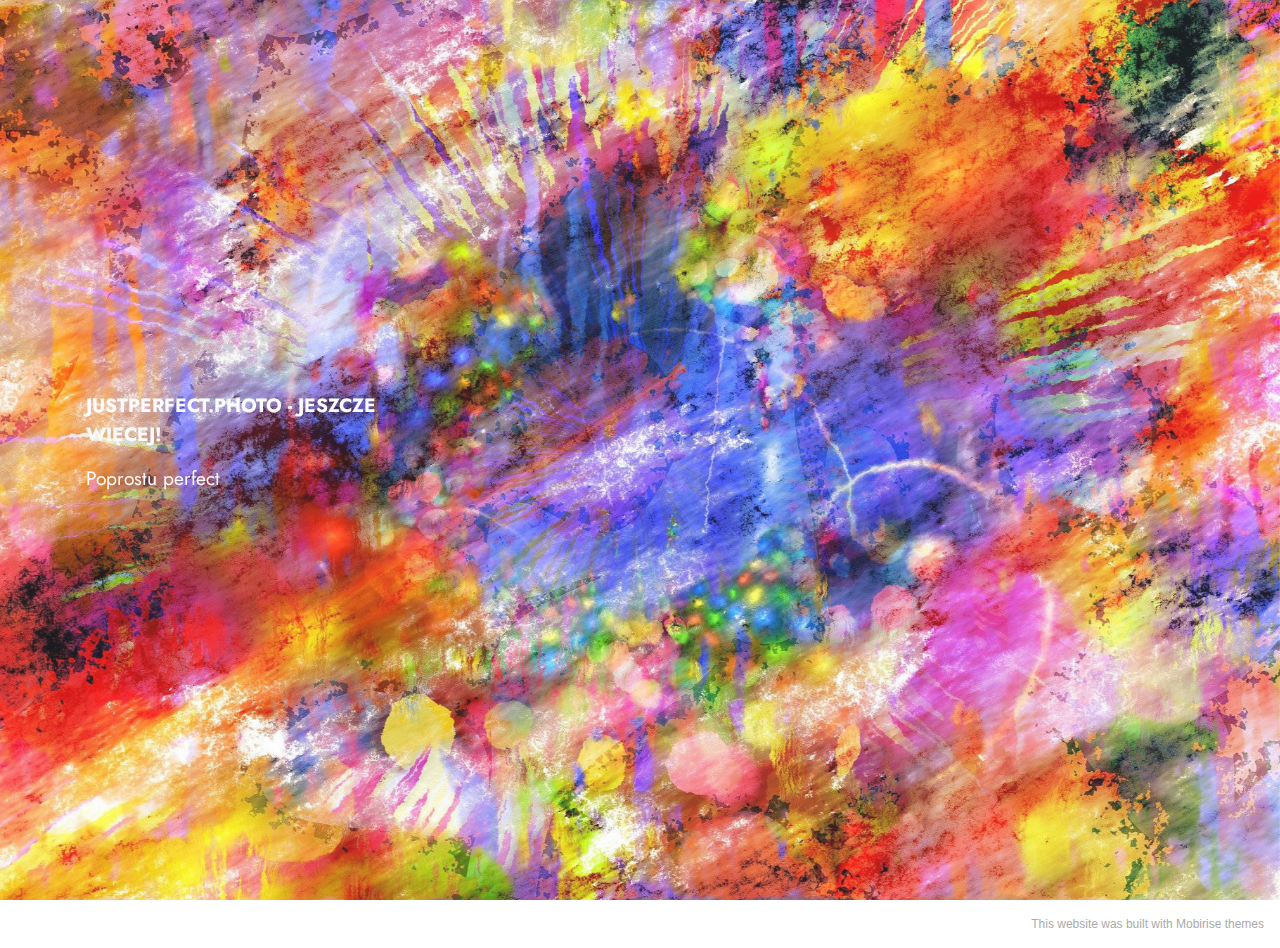
==== index.html @ ff6d5c93 "Add files via upload" ====
<!DOCTYPE html>
<html  >
<head>
  <!-- Site made with Mobirise Website Builder v5.4.1, https://mobirise.com -->
  <meta charset="UTF-8">
  <meta http-equiv="X-UA-Compatible" content="IE=edge">
  <meta name="generator" content="Mobirise v5.4.1, mobirise.com">
  <meta name="viewport" content="width=device-width, initial-scale=1, minimum-scale=1">
  <link rel="shortcut icon" href="assets/images/logo5.png" type="image/x-icon">
  <meta name="description" content="">
  
  
  <title>rekwizytowo</title>
  <link rel="stylesheet" href="assets/bootstrap/css/bootstrap.min.css">
  <link rel="stylesheet" href="assets/bootstrap/css/bootstrap-grid.min.css">
  <link rel="stylesheet" href="assets/bootstrap/css/bootstrap-reboot.min.css">
  <link rel="stylesheet" href="assets/parallax/jarallax.css">
  <link rel="stylesheet" href="assets/theme/css/style.css">
  <link rel="preload" href="https://fonts.googleapis.com/css?family=Jost:100,200,300,400,500,600,700,800,900,100i,200i,300i,400i,500i,600i,700i,800i,900i&display=swap" as="style" onload="this.onload=null;this.rel='stylesheet'">
  <noscript><link rel="stylesheet" href="https://fonts.googleapis.com/css?family=Jost:100,200,300,400,500,600,700,800,900,100i,200i,300i,400i,500i,600i,700i,800i,900i&display=swap"></noscript>
  <link rel="preload" as="style" href="assets/mobirise/css/mbr-additional.css"><link rel="stylesheet" href="assets/mobirise/css/mbr-additional.css" type="text/css">
  
  
  
  
</head>
<body>
  
  <section data-bs-version="5.1" class="header1 cid-sLwysfoMxu mbr-fullscreen mbr-parallax-background" id="header1-y">

    

    <div class="mbr-overlay" style="opacity: 0.1; background-color: rgb(250, 250, 250);"></div>

    <div class="container">
        <div class="row">
            <div class="col-12 col-lg-4">
                <h1 class="mbr-section-title mbr-fonts-style mb-3 display-7"><strong>JUSTPERFECT.PHOTO - JESZCZE WIĘCEJ!</strong></h1>
                
                <p class="mbr-text mbr-fonts-style display-7">Poprostu perfect</p>
                
            </div>
        </div>
    </div>
</section><section style="background-color: #fff; font-family: -apple-system, BlinkMacSystemFont, 'Segoe UI', 'Roboto', 'Helvetica Neue', Arial, sans-serif; color:#aaa; font-size:12px; padding: 0; align-items: center; display: flex;"><a href="https://mobirise.site/a" style="flex: 1 1; height: 3rem; padding-left: 1rem;"></a><p style="flex: 0 0 auto; margin:0; padding-right:1rem;"><a href="https://mobirise.site/r" style="color:#aaa;">This website</a> was built with Mobirise themes</p></section><script src="assets/bootstrap/js/bootstrap.bundle.min.js"></script>  <script src="assets/parallax/jarallax.js"></script>  <script src="assets/smoothscroll/smooth-scroll.js"></script>  <script src="assets/ytplayer/index.js"></script>  <script src="assets/theme/js/script.js"></script>  
  
  
</body>
</html>
---- assets/parallax/jarallax.css ----
.jarallax {
    position: relative;
    z-index: 0;
}
.jarallax > .jarallax-img {
    position: absolute;
    object-fit: cover;
    /* support for plugin https://github.com/bfred-it/object-fit-images */
    font-family: 'object-fit: cover;';
    top: 0;
    left: 0;
    width: 100%;
    height: 100%;
    z-index: -1;
}
---- assets/theme/css/style.css ----
@charset "UTF-8";
section {
  background-color: #ffffff;
}

body {
  font-style: normal;
  line-height: 1.5;
  font-weight: 400;
  color: #232323;
  position: relative;
}

button {
  background-color: transparent;
  border-color: transparent;
}

section,
.container,
.container-fluid {
  position: relative;
  word-wrap: break-word;
}

a.mbr-iconfont:hover {
  text-decoration: none;
}

.article .lead p,
.article .lead ul,
.article .lead ol,
.article .lead pre,
.article .lead blockquote {
  margin-bottom: 0;
}

a {
  font-style: normal;
  font-weight: 400;
  cursor: pointer;
}
a, a:hover {
  text-decoration: none;
}

.mbr-section-title {
  font-style: normal;
  line-height: 1.3;
}

.mbr-section-subtitle {
  line-height: 1.3;
}

.mbr-text {
  font-style: normal;
  line-height: 1.7;
}

h1,
h2,
h3,
h4,
h5,
h6,
.display-1,
.display-2,
.display-4,
.display-5,
.display-7,
span,
p,
a {
  line-height: 1;
  word-break: break-word;
  word-wrap: break-word;
  font-weight: 400;
}

b,
strong {
  font-weight: bold;
}

input:-webkit-autofill, input:-webkit-autofill:hover, input:-webkit-autofill:focus, input:-webkit-autofill:active {
  transition-delay: 9999s;
  -webkit-transition-property: background-color, color;
  transition-property: background-color, color;
}

textarea[type=hidden] {
  display: none;
}

section {
  background-position: 50% 50%;
  background-repeat: no-repeat;
  background-size: cover;
}
section .mbr-background-video,
section .mbr-background-video-preview {
  position: absolute;
  bottom: 0;
  left: 0;
  right: 0;
  top: 0;
}

.hidden {
  visibility: hidden;
}

.mbr-z-index20 {
  z-index: 20;
}

/*! Base colors */
.mbr-white {
  color: #ffffff;
}

.mbr-black {
  color: #111111;
}

.mbr-bg-white {
  background-color: #ffffff;
}

.mbr-bg-black {
  background-color: #000000;
}

/*! Text-aligns */
.align-left {
  text-align: left;
}

.align-center {
  text-align: center;
}

.align-right {
  text-align: right;
}

/*! Font-weight  */
.mbr-light {
  font-weight: 300;
}

.mbr-regular {
  font-weight: 400;
}

.mbr-semibold {
  font-weight: 500;
}

.mbr-bold {
  font-weight: 700;
}

/*! Media  */
.media-content {
  flex-basis: 100%;
}

.media-container-row {
  display: flex;
  flex-direction: row;
  flex-wrap: wrap;
  justify-content: center;
  align-content: center;
  align-items: start;
}
.media-container-row .media-size-item {
  width: 400px;
}

.media-container-column {
  display: flex;
  flex-direction: column;
  flex-wrap: wrap;
  justify-content: center;
  align-content: center;
  align-items: stretch;
}
.media-container-column > * {
  width: 100%;
}

@media (min-width: 992px) {
  .media-container-row {
    flex-wrap: nowrap;
  }
}
figure {
  margin-bottom: 0;
  overflow: hidden;
}

figure[mbr-media-size] {
  transition: width 0.1s;
}

img,
iframe {
  display: block;
  width: 100%;
}

.card {
  background-color: transparent;
  border: none;
}

.card-box {
  width: 100%;
}

.card-img {
  text-align: center;
  flex-shrink: 0;
  -webkit-flex-shrink: 0;
}

.media {
  max-width: 100%;
  margin: 0 auto;
}

.mbr-figure {
  align-self: center;
}

.media-container > div {
  max-width: 100%;
}

.mbr-figure img,
.card-img img {
  width: 100%;
}

@media (max-width: 991px) {
  .media-size-item {
    width: auto !important;
  }

  .media {
    width: auto;
  }

  .mbr-figure {
    width: 100% !important;
  }
}
/*! Buttons */
.mbr-section-btn {
  margin-left: -0.6rem;
  margin-right: -0.6rem;
  font-size: 0;
}

.btn {
  font-weight: 600;
  border-width: 1px;
  font-style: normal;
  margin: 0.6rem 0.6rem;
  white-space: normal;
  transition: all 0.2s ease-in-out;
  display: inline-flex;
  align-items: center;
  justify-content: center;
  word-break: break-word;
}

.btn-sm {
  font-weight: 600;
  letter-spacing: 0px;
  transition: all 0.3s ease-in-out;
}

.btn-md {
  font-weight: 600;
  letter-spacing: 0px;
  transition: all 0.3s ease-in-out;
}

.btn-lg {
  font-weight: 600;
  letter-spacing: 0px;
  transition: all 0.3s ease-in-out;
}

.btn-form {
  margin: 0;
}
.btn-form:hover {
  cursor: pointer;
}

nav .mbr-section-btn {
  margin-left: 0rem;
  margin-right: 0rem;
}

/*! Btn icon margin */
.btn .mbr-iconfont,
.btn.btn-sm .mbr-iconfont {
  order: 1;
  cursor: pointer;
  margin-left: 0.5rem;
  vertical-align: sub;
}

.btn.btn-md .mbr-iconfont,
.btn.btn-md .mbr-iconfont {
  margin-left: 0.8rem;
}

.mbr-regular {
  font-weight: 400;
}

.mbr-semibold {
  font-weight: 500;
}

.mbr-bold {
  font-weight: 700;
}

[type=submit] {
  -webkit-appearance: none;
}

/*! Full-screen */
.mbr-fullscreen .mbr-overlay {
  min-height: 100vh;
}

.mbr-fullscreen {
  display: flex;
  display: -moz-flex;
  display: -ms-flex;
  display: -o-flex;
  align-items: center;
  min-height: 100vh;
  padding-top: 3rem;
  padding-bottom: 3rem;
}

/*! Map */
.map {
  height: 25rem;
  position: relative;
}
.map iframe {
  width: 100%;
  height: 100%;
}

/*! Scroll to top arrow */
.mbr-arrow-up {
  bottom: 25px;
  right: 90px;
  position: fixed;
  text-align: right;
  z-index: 5000;
  color: #ffffff;
  font-size: 22px;
}

.mbr-arrow-up a {
  background: rgba(0, 0, 0, 0.2);
  border-radius: 50%;
  color: #fff;
  display: inline-block;
  height: 60px;
  width: 60px;
  border: 2px solid #fff;
  outline-style: none !important;
  position: relative;
  text-decoration: none;
  transition: all 0.3s ease-in-out;
  cursor: pointer;
  text-align: center;
}
.mbr-arrow-up a:hover {
  background-color: rgba(0, 0, 0, 0.4);
}
.mbr-arrow-up a i {
  line-height: 60px;
}

.mbr-arrow-up-icon {
  display: block;
  color: #fff;
}

.mbr-arrow-up-icon::before {
  content: "›";
  display: inline-block;
  font-family: serif;
  font-size: 22px;
  line-height: 1;
  font-style: normal;
  position: relative;
  top: 6px;
  left: -4px;
  transform: rotate(-90deg);
}

/*! Arrow Down */
.mbr-arrow {
  position: absolute;
  bottom: 45px;
  left: 50%;
  width: 60px;
  height: 60px;
  cursor: pointer;
  background-color: rgba(80, 80, 80, 0.5);
  border-radius: 50%;
  transform: translateX(-50%);
}
@media (max-width: 767px) {
  .mbr-arrow {
    display: none;
  }
}
.mbr-arrow > a {
  display: inline-block;
  text-decoration: none;
  outline-style: none;
  -webkit-animation: arrowdown 1.7s ease-in-out infinite;
          animation: arrowdown 1.7s ease-in-out infinite;
  color: #ffffff;
}
.mbr-arrow > a > i {
  position: absolute;
  top: -2px;
  left: 15px;
  font-size: 2rem;
}

#scrollToTop a i::before {
  content: "";
  position: absolute;
  display: block;
  border-bottom: 2.5px solid #fff;
  border-left: 2.5px solid #fff;
  width: 27.8%;
  height: 27.8%;
  left: 50%;
  top: 51%;
  transform: translateY(-30%) translateX(-50%) rotate(135deg);
}

@keyframes arrowdown {
  0% {
    transform: translateY(0px);
  }
  50% {
    transform: translateY(-5px);
  }
  100% {
    transform: translateY(0px);
  }
}
@-webkit-keyframes arrowdown {
  0% {
    transform: translateY(0px);
  }
  50% {
    transform: translateY(-5px);
  }
  100% {
    transform: translateY(0px);
  }
}
@media (max-width: 500px) {
  .mbr-arrow-up {
    left: 0;
    right: 0;
    text-align: center;
  }
}
/*Gradients animation*/
@keyframes gradient-animation {
  from {
    background-position: 0% 100%;
    -webkit-animation-timing-function: ease-in-out;
            animation-timing-function: ease-in-out;
  }
  to {
    background-position: 100% 0%;
    -webkit-animation-timing-function: ease-in-out;
            animation-timing-function: ease-in-out;
  }
}
@-webkit-keyframes gradient-animation {
  from {
    background-position: 0% 100%;
    -webkit-animation-timing-function: ease-in-out;
            animation-timing-function: ease-in-out;
  }
  to {
    background-position: 100% 0%;
    -webkit-animation-timing-function: ease-in-out;
            animation-timing-function: ease-in-out;
  }
}
.bg-gradient {
  background-size: 200% 200%;
  animation: gradient-animation 5s infinite alternate;
  -webkit-animation: gradient-animation 5s infinite alternate;
}

.menu .navbar-brand {
  display: -webkit-flex;
}
.menu .navbar-brand span {
  display: flex;
  display: -webkit-flex;
}
.menu .navbar-brand .navbar-caption-wrap {
  display: -webkit-flex;
}
.menu .navbar-brand .navbar-logo img {
  display: -webkit-flex;
  width: auto;
}
@media (min-width: 768px) and (max-width: 991px) {
  .menu .navbar-toggleable-sm .navbar-nav {
    display: -ms-flexbox;
  }
}
@media (max-width: 991px) {
  .menu .navbar-collapse {
    max-height: 93.5vh;
  }
  .menu .navbar-collapse.show {
    overflow: auto;
  }
}
@media (min-width: 992px) {
  .menu .navbar-nav.nav-dropdown {
    display: -webkit-flex;
  }
  .menu .navbar-toggleable-sm .navbar-collapse {
    display: -webkit-flex !important;
  }
  .menu .collapsed .navbar-collapse {
    max-height: 93.5vh;
  }
  .menu .collapsed .navbar-collapse.show {
    overflow: auto;
  }
}
@media (max-width: 767px) {
  .menu .navbar-collapse {
    max-height: 80vh;
  }
}

.nav-link .mbr-iconfont {
  margin-right: 0.5rem;
}

.navbar {
  display: -webkit-flex;
  -webkit-flex-wrap: wrap;
  -webkit-align-items: center;
  -webkit-justify-content: space-between;
}

.navbar-collapse {
  -webkit-flex-basis: 100%;
  -webkit-flex-grow: 1;
  -webkit-align-items: center;
}

.nav-dropdown .link {
  padding: 0.667em 1.667em !important;
  margin: 0 !important;
}

.nav {
  display: -webkit-flex;
  -webkit-flex-wrap: wrap;
}

.row {
  display: -webkit-flex;
  -webkit-flex-wrap: wrap;
}

.justify-content-center {
  -webkit-justify-content: center;
}

.form-inline {
  display: -webkit-flex;
}

.card-wrapper {
  -webkit-flex: 1;
}

.carousel-control {
  z-index: 10;
  display: -webkit-flex;
}

.carousel-controls {
  display: -webkit-flex;
}

.media {
  display: -webkit-flex;
}

.form-group:focus {
  outline: none;
}

.jq-selectbox__select {
  padding: 7px 0;
  position: relative;
}

.jq-selectbox__dropdown {
  overflow: hidden;
  border-radius: 10px;
  position: absolute;
  top: 100%;
  left: 0 !important;
  width: 100% !important;
}

.jq-selectbox__trigger-arrow {
  right: 0;
  transform: translateY(-50%);
}

.jq-selectbox li {
  padding: 1.07em 0.5em;
}

input[type=range] {
  padding-left: 0 !important;
  padding-right: 0 !important;
}

.modal-dialog,
.modal-content {
  height: 100%;
}

.modal-dialog .carousel-inner {
  height: calc(100vh - 1.75rem);
}
@media (max-width: 575px) {
  .modal-dialog .carousel-inner {
    height: calc(100vh - 1rem);
  }
}

.carousel-item {
  text-align: center;
}

.carousel-item img {
  margin: auto;
}

.navbar-toggler {
  align-self: flex-start;
  padding: 0.25rem 0.75rem;
  font-size: 1.25rem;
  line-height: 1;
  background: transparent;
  border: 1px solid transparent;
  border-radius: 0.25rem;
}

.navbar-toggler:focus,
.navbar-toggler:hover {
  text-decoration: none;
  box-shadow: none;
}

.navbar-toggler-icon {
  display: inline-block;
  width: 1.5em;
  height: 1.5em;
  vertical-align: middle;
  content: "";
  background: no-repeat center center;
  background-size: 100% 100%;
}

.navbar-toggler-left {
  position: absolute;
  left: 1rem;
}

.navbar-toggler-right {
  position: absolute;
  right: 1rem;
}

.card-img {
  width: auto;
}

.menu .navbar.collapsed:not(.beta-menu) {
  flex-direction: column;
}

.carousel-item.active,
.carousel-item-next,
.carousel-item-prev {
  display: flex;
}

.note-air-layout .dropup .dropdown-menu,
.note-air-layout .navbar-fixed-bottom .dropdown .dropdown-menu {
  bottom: initial !important;
}

html,
body {
  height: auto;
  min-height: 100vh;
}

.dropup .dropdown-toggle::after {
  display: none;
}

.form-asterisk {
  font-family: initial;
  position: absolute;
  top: -2px;
  font-weight: normal;
}

.form-control-label {
  position: relative;
  cursor: pointer;
  margin-bottom: 0.357em;
  padding: 0;
}

.alert {
  color: #ffffff;
  border-radius: 0;
  border: 0;
  font-size: 1.1rem;
  line-height: 1.5;
  margin-bottom: 1.875rem;
  padding: 1.25rem;
  position: relative;
  text-align: center;
}
.alert.alert-form::after {
  background-color: inherit;
  bottom: -7px;
  content: "";
  display: block;
  height: 14px;
  left: 50%;
  margin-left: -7px;
  position: absolute;
  transform: rotate(45deg);
  width: 14px;
}

.form-control {
  background-color: #ffffff;
  background-clip: border-box;
  color: #232323;
  line-height: 1rem !important;
  height: auto;
  padding: 0.6rem 1.2rem;
  transition: border-color 0.25s ease 0s;
  border: 1px solid transparent !important;
  border-radius: 4px;
  box-shadow: rgba(0, 0, 0, 0.07) 0px 1px 1px 0px, rgba(0, 0, 0, 0.07) 0px 1px 3px 0px, rgba(0, 0, 0, 0.03) 0px 0px 0px 1px;
}
.form-active .form-control:invalid {
  border-color: red;
}

form .row {
  margin-left: -0.6rem;
  margin-right: -0.6rem;
}
form .row [class*=col] {
  padding-left: 0.6rem;
  padding-right: 0.6rem;
}

form .mbr-section-btn {
  margin: 0;
  padding-left: 0.6rem;
  padding-right: 0.6rem;
}

form .btn {
  display: flex;
  padding: 0.6rem 1.2rem;
  margin: 0;
}

form .form-check-input {
  margin-top: 0.5;
}

textarea.form-control {
  line-height: 1.5rem !important;
}

.form-group {
  margin-bottom: 1.2rem;
}

.form-control,
form .btn {
  min-height: 48px;
}

.gdpr-block label span.textGDPR input[name=gdpr] {
  top: 7px;
}

.form-control:focus {
  box-shadow: none;
}

:focus {
  outline: none;
}

.mbr-overlay {
  background-color: #000;
  bottom: 0;
  left: 0;
  opacity: 0.5;
  position: absolute;
  right: 0;
  top: 0;
  z-index: 0;
  pointer-events: none;
}

blockquote {
  font-style: italic;
  padding: 3rem;
  font-size: 1.09rem;
  position: relative;
  border-left: 3px solid;
}

ul,
ol,
pre,
blockquote {
  margin-bottom: 2.3125rem;
}

.mt-4 {
  margin-top: 2rem !important;
}

.mb-4 {
  margin-bottom: 2rem !important;
}

@media (min-width: 992px) {
  .container {
    padding-left: 16px;
    padding-right: 16px;
  }

  .row {
    margin-left: -16px;
    margin-right: -16px;
  }
  .row > [class*=col] {
    padding-left: 16px;
    padding-right: 16px;
  }
}
@media (min-width: 768px) {
  .container-fluid {
    padding-left: 32px;
    padding-right: 32px;
  }
}
@media (min-width: 768px) and (max-width: 991px) {
  .mbr-container {
    padding-left: 32px;
    padding-right: 32px;
  }
}
@media (max-width: 767px) {
  .mbr-container {
    padding-left: 16px;
    padding-right: 16px;
  }
}
.card-wrapper,
.item-wrapper {
  overflow: hidden;
}

.app-video-wrapper > img {
  opacity: 1;
}

.item {
  position: relative;
}

.dropdown-menu .dropdown-menu {
  left: 100%;
}

.dropdown-item + .dropdown-menu {
  display: none;
}

.dropdown-item:hover + .dropdown-menu,
.dropdown-menu:hover {
  display: block;
}.engine {
	position: absolute;
	text-indent: -2400px;
	text-align: center;
	padding: 0;
	top: 0;
	left: -2400px;
}
---- assets/mobirise/css/mbr-additional.css ----
body {
  font-family: Jost;
}
.display-1 {
  font-family: 'Jost', sans-serif;
  font-size: 4.6rem;
  line-height: 1.1;
}
.display-1 > .mbr-iconfont {
  font-size: 5.75rem;
}
.display-2 {
  font-family: 'Jost', sans-serif;
  font-size: 3rem;
  line-height: 1.1;
}
.display-2 > .mbr-iconfont {
  font-size: 3.75rem;
}
.display-4 {
  font-family: 'Jost', sans-serif;
  font-size: 1.1rem;
  line-height: 1.5;
}
.display-4 > .mbr-iconfont {
  font-size: 1.375rem;
}
.display-5 {
  font-family: 'Jost', sans-serif;
  font-size: 2.2rem;
  line-height: 1.5;
}
.display-5 > .mbr-iconfont {
  font-size: 2.75rem;
}
.display-7 {
  font-family: 'Jost', sans-serif;
  font-size: 1.2rem;
  line-height: 1.5;
}
.display-7 > .mbr-iconfont {
  font-size: 1.5rem;
}
/* ---- Fluid typography for mobile devices ---- */
/* 1.4 - font scale ratio ( bootstrap == 1.42857 ) */
/* 100vw - current viewport width */
/* (48 - 20)  48 == 48rem == 768px, 20 == 20rem == 320px(minimal supported viewport) */
/* 0.65 - min scale variable, may vary */
@media (max-width: 992px) {
  .display-1 {
    font-size: 3.68rem;
  }
}
@media (max-width: 768px) {
  .display-1 {
    font-size: 3.22rem;
    font-size: calc( 2.26rem + (4.6 - 2.26) * ((100vw - 20rem) / (48 - 20)));
    line-height: calc( 1.1 * (2.26rem + (4.6 - 2.26) * ((100vw - 20rem) / (48 - 20))));
  }
  .display-2 {
    font-size: 2.4rem;
    font-size: calc( 1.7rem + (3 - 1.7) * ((100vw - 20rem) / (48 - 20)));
    line-height: calc( 1.3 * (1.7rem + (3 - 1.7) * ((100vw - 20rem) / (48 - 20))));
  }
  .display-4 {
    font-size: 0.88rem;
    font-size: calc( 1.0350000000000001rem + (1.1 - 1.0350000000000001) * ((100vw - 20rem) / (48 - 20)));
    line-height: calc( 1.4 * (1.0350000000000001rem + (1.1 - 1.0350000000000001) * ((100vw - 20rem) / (48 - 20))));
  }
  .display-5 {
    font-size: 1.76rem;
    font-size: calc( 1.42rem + (2.2 - 1.42) * ((100vw - 20rem) / (48 - 20)));
    line-height: calc( 1.4 * (1.42rem + (2.2 - 1.42) * ((100vw - 20rem) / (48 - 20))));
  }
  .display-7 {
    font-size: 0.96rem;
    font-size: calc( 1.07rem + (1.2 - 1.07) * ((100vw - 20rem) / (48 - 20)));
    line-height: calc( 1.4 * (1.07rem + (1.2 - 1.07) * ((100vw - 20rem) / (48 - 20))));
  }
}
/* Buttons */
.btn {
  padding: 0.6rem 1.2rem;
  border-radius: 4px;
}
.btn-sm {
  padding: 0.6rem 1.2rem;
  border-radius: 4px;
}
.btn-md {
  padding: 0.6rem 1.2rem;
  border-radius: 4px;
}
.btn-lg {
  padding: 1rem 2.6rem;
  border-radius: 4px;
}
.bg-primary {
  background-color: #6592e6 !important;
}
.bg-success {
  background-color: #40b0bf !important;
}
.bg-info {
  background-color: #47b5ed !important;
}
.bg-warning {
  background-color: #ffe161 !important;
}
.bg-danger {
  background-color: #ff9966 !important;
}
.btn-primary,
.btn-primary:active {
  background-color: #6592e6 !important;
  border-color: #6592e6 !important;
  color: #ffffff !important;
  box-shadow: 0 2px 2px 0 rgba(0, 0, 0, 0.2);
}
.btn-primary:hover,
.btn-primary:focus,
.btn-primary.focus,
.btn-primary.active {
  color: #ffffff !important;
  background-color: #2260d2 !important;
  border-color: #2260d2 !important;
  box-shadow: 0 2px 5px 0 rgba(0, 0, 0, 0.2);
}
.btn-primary.disabled,
.btn-primary:disabled {
  color: #ffffff !important;
  background-color: #2260d2 !important;
  border-color: #2260d2 !important;
}
.btn-secondary,
.btn-secondary:active {
  background-color: #ff6666 !important;
  border-color: #ff6666 !important;
  color: #ffffff !important;
  box-shadow: 0 2px 2px 0 rgba(0, 0, 0, 0.2);
}
.btn-secondary:hover,
.btn-secondary:focus,
.btn-secondary.focus,
.btn-secondary.active {
  color: #ffffff !important;
  background-color: #ff0f0f !important;
  border-color: #ff0f0f !important;
  box-shadow: 0 2px 5px 0 rgba(0, 0, 0, 0.2);
}
.btn-secondary.disabled,
.btn-secondary:disabled {
  color: #ffffff !important;
  background-color: #ff0f0f !important;
  border-color: #ff0f0f !important;
}
.btn-info,
.btn-info:active {
  background-color: #47b5ed !important;
  border-color: #47b5ed !important;
  color: #ffffff !important;
  box-shadow: 0 2px 2px 0 rgba(0, 0, 0, 0.2);
}
.btn-info:hover,
.btn-info:focus,
.btn-info.focus,
.btn-info.active {
  color: #ffffff !important;
  background-color: #148cca !important;
  border-color: #148cca !important;
  box-shadow: 0 2px 5px 0 rgba(0, 0, 0, 0.2);
}
.btn-info.disabled,
.btn-info:disabled {
  color: #ffffff !important;
  background-color: #148cca !important;
  border-color: #148cca !important;
}
.btn-success,
.btn-success:active {
  background-color: #40b0bf !important;
  border-color: #40b0bf !important;
  color: #ffffff !important;
  box-shadow: 0 2px 2px 0 rgba(0, 0, 0, 0.2);
}
.btn-success:hover,
.btn-success:focus,
.btn-success.focus,
.btn-success.active {
  color: #ffffff !important;
  background-color: #2a747e !important;
  border-color: #2a747e !important;
  box-shadow: 0 2px 5px 0 rgba(0, 0, 0, 0.2);
}
.btn-success.disabled,
.btn-success:disabled {
  color: #ffffff !important;
  background-color: #2a747e !important;
  border-color: #2a747e !important;
}
.btn-warning,
.btn-warning:active {
  background-color: #ffe161 !important;
  border-color: #ffe161 !important;
  color: #614f00 !important;
  box-shadow: 0 2px 2px 0 rgba(0, 0, 0, 0.2);
}
.btn-warning:hover,
.btn-warning:focus,
.btn-warning.focus,
.btn-warning.active {
  color: #0a0800 !important;
  background-color: #ffd10a !important;
  border-color: #ffd10a !important;
  box-shadow: 0 2px 5px 0 rgba(0, 0, 0, 0.2);
}
.btn-warning.disabled,
.btn-warning:disabled {
  color: #614f00 !important;
  background-color: #ffd10a !important;
  border-color: #ffd10a !important;
}
.btn-danger,
.btn-danger:active {
  background-color: #ff9966 !important;
  border-color: #ff9966 !important;
  color: #ffffff !important;
  box-shadow: 0 2px 2px 0 rgba(0, 0, 0, 0.2);
}
.btn-danger:hover,
.btn-danger:focus,
.btn-danger.focus,
.btn-danger.active {
  color: #ffffff !important;
  background-color: #ff5f0f !important;
  border-color: #ff5f0f !important;
  box-shadow: 0 2px 5px 0 rgba(0, 0, 0, 0.2);
}
.btn-danger.disabled,
.btn-danger:disabled {
  color: #ffffff !important;
  background-color: #ff5f0f !important;
  border-color: #ff5f0f !important;
}
.btn-white,
.btn-white:active {
  background-color: #fafafa !important;
  border-color: #fafafa !important;
  color: #7a7a7a !important;
  box-shadow: 0 2px 2px 0 rgba(0, 0, 0, 0.2);
}
.btn-white:hover,
.btn-white:focus,
.btn-white.focus,
.btn-white.active {
  color: #4f4f4f !important;
  background-color: #cfcfcf !important;
  border-color: #cfcfcf !important;
  box-shadow: 0 2px 5px 0 rgba(0, 0, 0, 0.2);
}
.btn-white.disabled,
.btn-white:disabled {
  color: #7a7a7a !important;
  background-color: #cfcfcf !important;
  border-color: #cfcfcf !important;
}
.btn-black,
.btn-black:active {
  background-color: #232323 !important;
  border-color: #232323 !important;
  color: #ffffff !important;
  box-shadow: 0 2px 2px 0 rgba(0, 0, 0, 0.2);
}
.btn-black:hover,
.btn-black:focus,
.btn-black.focus,
.btn-black.active {
  color: #ffffff !important;
  background-color: #000000 !important;
  border-color: #000000 !important;
  box-shadow: 0 2px 5px 0 rgba(0, 0, 0, 0.2);
}
.btn-black.disabled,
.btn-black:disabled {
  color: #ffffff !important;
  background-color: #000000 !important;
  border-color: #000000 !important;
}
.btn-primary-outline,
.btn-primary-outline:active {
  background-color: transparent !important;
  border-color: transparent;
  color: #6592e6;
}
.btn-primary-outline:hover,
.btn-primary-outline:focus,
.btn-primary-outline.focus,
.btn-primary-outline.active {
  color: #2260d2 !important;
  background-color: transparent!important;
  border-color: transparent!important;
  box-shadow: none!important;
}
.btn-primary-outline.disabled,
.btn-primary-outline:disabled {
  color: #ffffff !important;
  background-color: #6592e6 !important;
  border-color: #6592e6 !important;
}
.btn-secondary-outline,
.btn-secondary-outline:active {
  background-color: transparent !important;
  border-color: transparent;
  color: #ff6666;
}
.btn-secondary-outline:hover,
.btn-secondary-outline:focus,
.btn-secondary-outline.focus,
.btn-secondary-outline.active {
  color: #ff0f0f !important;
  background-color: transparent!important;
  border-color: transparent!important;
  box-shadow: none!important;
}
.btn-secondary-outline.disabled,
.btn-secondary-outline:disabled {
  color: #ffffff !important;
  background-color: #ff6666 !important;
  border-color: #ff6666 !important;
}
.btn-info-outline,
.btn-info-outline:active {
  background-color: transparent !important;
  border-color: transparent;
  color: #47b5ed;
}
.btn-info-outline:hover,
.btn-info-outline:focus,
.btn-info-outline.focus,
.btn-info-outline.active {
  color: #148cca !important;
  background-color: transparent!important;
  border-color: transparent!important;
  box-shadow: none!important;
}
.btn-info-outline.disabled,
.btn-info-outline:disabled {
  color: #ffffff !important;
  background-color: #47b5ed !important;
  border-color: #47b5ed !important;
}
.btn-success-outline,
.btn-success-outline:active {
  background-color: transparent !important;
  border-color: transparent;
  color: #40b0bf;
}
.btn-success-outline:hover,
.btn-success-outline:focus,
.btn-success-outline.focus,
.btn-success-outline.active {
  color: #2a747e !important;
  background-color: transparent!important;
  border-color: transparent!important;
  box-shadow: none!important;
}
.btn-success-outline.disabled,
.btn-success-outline:disabled {
  color: #ffffff !important;
  background-color: #40b0bf !important;
  border-color: #40b0bf !important;
}
.btn-warning-outline,
.btn-warning-outline:active {
  background-color: transparent !important;
  border-color: transparent;
  color: #ffe161;
}
.btn-warning-outline:hover,
.btn-warning-outline:focus,
.btn-warning-outline.focus,
.btn-warning-outline.active {
  color: #ffd10a !important;
  background-color: transparent!important;
  border-color: transparent!important;
  box-shadow: none!important;
}
.btn-warning-outline.disabled,
.btn-warning-outline:disabled {
  color: #614f00 !important;
  background-color: #ffe161 !important;
  border-color: #ffe161 !important;
}
.btn-danger-outline,
.btn-danger-outline:active {
  background-color: transparent !important;
  border-color: transparent;
  color: #ff9966;
}
.btn-danger-outline:hover,
.btn-danger-outline:focus,
.btn-danger-outline.focus,
.btn-danger-outline.active {
  color: #ff5f0f !important;
  background-color: transparent!important;
  border-color: transparent!important;
  box-shadow: none!important;
}
.btn-danger-outline.disabled,
.btn-danger-outline:disabled {
  color: #ffffff !important;
  background-color: #ff9966 !important;
  border-color: #ff9966 !important;
}
.btn-black-outline,
.btn-black-outline:active {
  background-color: transparent !important;
  border-color: transparent;
  color: #232323;
}
.btn-black-outline:hover,
.btn-black-outline:focus,
.btn-black-outline.focus,
.btn-black-outline.active {
  color: #000000 !important;
  background-color: transparent!important;
  border-color: transparent!important;
  box-shadow: none!important;
}
.btn-black-outline.disabled,
.btn-black-outline:disabled {
  color: #ffffff !important;
  background-color: #232323 !important;
  border-color: #232323 !important;
}
.btn-white-outline,
.btn-white-outline:active {
  background-color: transparent !important;
  border-color: transparent;
  color: #fafafa;
}
.btn-white-outline:hover,
.btn-white-outline:focus,
.btn-white-outline.focus,
.btn-white-outline.active {
  color: #cfcfcf !important;
  background-color: transparent!important;
  border-color: transparent!important;
  box-shadow: none!important;
}
.btn-white-outline.disabled,
.btn-white-outline:disabled {
  color: #7a7a7a !important;
  background-color: #fafafa !important;
  border-color: #fafafa !important;
}
.text-primary {
  color: #6592e6 !important;
}
.text-secondary {
  color: #ff6666 !important;
}
.text-success {
  color: #40b0bf !important;
}
.text-info {
  color: #47b5ed !important;
}
.text-warning {
  color: #ffe161 !important;
}
.text-danger {
  color: #ff9966 !important;
}
.text-white {
  color: #fafafa !important;
}
.text-black {
  color: #232323 !important;
}
a.text-primary:hover,
a.text-primary:focus,
a.text-primary.active {
  color: #205ac5 !important;
}
a.text-secondary:hover,
a.text-secondary:focus,
a.text-secondary.active {
  color: #ff0000 !important;
}
a.text-success:hover,
a.text-success:focus,
a.text-success.active {
  color: #266a73 !important;
}
a.text-info:hover,
a.text-info:focus,
a.text-info.active {
  color: #1283bc !important;
}
a.text-warning:hover,
a.text-warning:focus,
a.text-warning.active {
  color: #facb00 !important;
}
a.text-danger:hover,
a.text-danger:focus,
a.text-danger.active {
  color: #ff5500 !important;
}
a.text-white:hover,
a.text-white:focus,
a.text-white.active {
  color: #c7c7c7 !important;
}
a.text-black:hover,
a.text-black:focus,
a.text-black.active {
  color: #000000 !important;
}
a[class*="text-"]:not(.nav-link):not(.dropdown-item):not([role]):not(.navbar-caption) {
  position: relative;
  background-image: transparent;
  background-size: 10000px 2px;
  background-repeat: no-repeat;
  background-position: 0px 1.2em;
  background-position: -10000px 1.2em;
}
a[class*="text-"]:not(.nav-link):not(.dropdown-item):not([role]):not(.navbar-caption):hover {
  transition: background-position 2s ease-in-out;
  background-image: linear-gradient(currentColor 50%, currentColor 50%);
  background-position: 0px 1.2em;
}
.nav-tabs .nav-link.active {
  color: #6592e6;
}
.nav-tabs .nav-link:not(.active) {
  color: #232323;
}
.alert-success {
  background-color: #70c770;
}
.alert-info {
  background-color: #47b5ed;
}
.alert-warning {
  background-color: #ffe161;
}
.alert-danger {
  background-color: #ff9966;
}
.mbr-gallery-filter li.active .btn {
  background-color: #6592e6;
  border-color: #6592e6;
  color: #ffffff;
}
.mbr-gallery-filter li.active .btn:focus {
  box-shadow: none;
}
a,
a:hover {
  color: #6592e6;
}
.mbr-plan-header.bg-primary .mbr-plan-subtitle,
.mbr-plan-header.bg-primary .mbr-plan-price-desc {
  color: #ffffff;
}
.mbr-plan-header.bg-success .mbr-plan-subtitle,
.mbr-plan-header.bg-success .mbr-plan-price-desc {
  color: #a0d8df;
}
.mbr-plan-header.bg-info .mbr-plan-subtitle,
.mbr-plan-header.bg-info .mbr-plan-price-desc {
  color: #ffffff;
}
.mbr-plan-header.bg-warning .mbr-plan-subtitle,
.mbr-plan-header.bg-warning .mbr-plan-price-desc {
  color: #ffffff;
}
.mbr-plan-header.bg-danger .mbr-plan-subtitle,
.mbr-plan-header.bg-danger .mbr-plan-price-desc {
  color: #ffffff;
}
/* Scroll to top button*/
.scrollToTop_wraper {
  display: none;
}
.form-control {
  font-family: 'Jost', sans-serif;
  font-size: 1.1rem;
  line-height: 1.5;
  font-weight: 400;
}
.form-control > .mbr-iconfont {
  font-size: 1.375rem;
}
.form-control:hover,
.form-control:focus {
  box-shadow: rgba(0, 0, 0, 0.07) 0px 1px 1px 0px, rgba(0, 0, 0, 0.07) 0px 1px 3px 0px, rgba(0, 0, 0, 0.03) 0px 0px 0px 1px;
  border-color: #6592e6 !important;
}
.form-control:-webkit-input-placeholder {
  font-family: 'Jost', sans-serif;
  font-size: 1.1rem;
  line-height: 1.5;
  font-weight: 400;
}
.form-control:-webkit-input-placeholder > .mbr-iconfont {
  font-size: 1.375rem;
}
blockquote {
  border-color: #6592e6;
}
/* Forms */
.jq-selectbox li:hover,
.jq-selectbox li.selected {
  background-color: #6592e6;
  color: #ffffff;
}
.jq-number__spin {
  transition: 0.25s ease;
}
.jq-number__spin:hover {
  border-color: #6592e6;
}
.jq-selectbox .jq-selectbox__trigger-arrow,
.jq-number__spin.minus:after,
.jq-number__spin.plus:after {
  transition: 0.4s;
  border-top-color: #353535;
  border-bottom-color: #353535;
}
.jq-selectbox:hover .jq-selectbox__trigger-arrow,
.jq-number__spin.minus:hover:after,
.jq-number__spin.plus:hover:after {
  border-top-color: #6592e6;
  border-bottom-color: #6592e6;
}
.xdsoft_datetimepicker .xdsoft_calendar td.xdsoft_default,
.xdsoft_datetimepicker .xdsoft_calendar td.xdsoft_current,
.xdsoft_datetimepicker .xdsoft_timepicker .xdsoft_time_box > div > div.xdsoft_current {
  color: #ffffff !important;
  background-color: #6592e6 !important;
  box-shadow: none !important;
}
.xdsoft_datetimepicker .xdsoft_calendar td:hover,
.xdsoft_datetimepicker .xdsoft_timepicker .xdsoft_time_box > div > div:hover {
  color: #000000 !important;
  background: #ff6666 !important;
  box-shadow: none !important;
}
.lazy-bg {
  background-image: none !important;
}
.lazy-placeholder:not(section),
.lazy-none {
  display: block;
  position: relative;
  padding-bottom: 56.25%;
  width: 100%;
  height: auto;
}
iframe.lazy-placeholder,
.lazy-placeholder:after {
  content: '';
  position: absolute;
  width: 200px;
  height: 200px;
  background: transparent no-repeat center;
  background-size: contain;
  top: 50%;
  left: 50%;
  transform: translateX(-50%) translateY(-50%);
  background-image: url("data:image/svg+xml;charset=UTF-8,%3csvg width='32' height='32' viewBox='0 0 64 64' xmlns='http://www.w3.org/2000/svg' stroke='%236592e6' %3e%3cg fill='none' fill-rule='evenodd'%3e%3cg transform='translate(16 16)' stroke-width='2'%3e%3ccircle stroke-opacity='.5' cx='16' cy='16' r='16'/%3e%3cpath d='M32 16c0-9.94-8.06-16-16-16'%3e%3canimateTransform attributeName='transform' type='rotate' from='0 16 16' to='360 16 16' dur='1s' repeatCount='indefinite'/%3e%3c/path%3e%3c/g%3e%3c/g%3e%3c/svg%3e");
}
section.lazy-placeholder:after {
  opacity: 0.5;
}
body {
  overflow-x: hidden;
}
a {
  transition: color 0.6s;
}
.cid-sLwysfoMxu {
  background-image: url("../../../assets/images/mbr-1920x1280.jpg");
}
.cid-sLwysfoMxu .mbr-section-title {
  color: #fafafa;
}
.cid-sLwysfoMxu .mbr-text,
.cid-sLwysfoMxu .mbr-section-btn {
  color: #fafafa;
}
---- assets/mobirise/css/mbr-additional.css ----
body {
  font-family: Jost;
}
.display-1 {
  font-family: 'Jost', sans-serif;
  font-size: 4.6rem;
  line-height: 1.1;
}
.display-1 > .mbr-iconfont {
  font-size: 5.75rem;
}
.display-2 {
  font-family: 'Jost', sans-serif;
  font-size: 3rem;
  line-height: 1.1;
}
.display-2 > .mbr-iconfont {
  font-size: 3.75rem;
}
.display-4 {
  font-family: 'Jost', sans-serif;
  font-size: 1.1rem;
  line-height: 1.5;
}
.display-4 > .mbr-iconfont {
  font-size: 1.375rem;
}
.display-5 {
  font-family: 'Jost', sans-serif;
  font-size: 2.2rem;
  line-height: 1.5;
}
.display-5 > .mbr-iconfont {
  font-size: 2.75rem;
}
.display-7 {
  font-family: 'Jost', sans-serif;
  font-size: 1.2rem;
  line-height: 1.5;
}
.display-7 > .mbr-iconfont {
  font-size: 1.5rem;
}
/* ---- Fluid typography for mobile devices ---- */
/* 1.4 - font scale ratio ( bootstrap == 1.42857 ) */
/* 100vw - current viewport width */
/* (48 - 20)  48 == 48rem == 768px, 20 == 20rem == 320px(minimal supported viewport) */
/* 0.65 - min scale variable, may vary */
@media (max-width: 992px) {
  .display-1 {
    font-size: 3.68rem;
  }
}
@media (max-width: 768px) {
  .display-1 {
    font-size: 3.22rem;
    font-size: calc( 2.26rem + (4.6 - 2.26) * ((100vw - 20rem) / (48 - 20)));
    line-height: calc( 1.1 * (2.26rem + (4.6 - 2.26) * ((100vw - 20rem) / (48 - 20))));
  }
  .display-2 {
    font-size: 2.4rem;
    font-size: calc( 1.7rem + (3 - 1.7) * ((100vw - 20rem) / (48 - 20)));
    line-height: calc( 1.3 * (1.7rem + (3 - 1.7) * ((100vw - 20rem) / (48 - 20))));
  }
  .display-4 {
    font-size: 0.88rem;
    font-size: calc( 1.0350000000000001rem + (1.1 - 1.0350000000000001) * ((100vw - 20rem) / (48 - 20)));
    line-height: calc( 1.4 * (1.0350000000000001rem + (1.1 - 1.0350000000000001) * ((100vw - 20rem) / (48 - 20))));
  }
  .display-5 {
    font-size: 1.76rem;
    font-size: calc( 1.42rem + (2.2 - 1.42) * ((100vw - 20rem) / (48 - 20)));
    line-height: calc( 1.4 * (1.42rem + (2.2 - 1.42) * ((100vw - 20rem) / (48 - 20))));
  }
  .display-7 {
    font-size: 0.96rem;
    font-size: calc( 1.07rem + (1.2 - 1.07) * ((100vw - 20rem) / (48 - 20)));
    line-height: calc( 1.4 * (1.07rem + (1.2 - 1.07) * ((100vw - 20rem) / (48 - 20))));
  }
}
/* Buttons */
.btn {
  padding: 0.6rem 1.2rem;
  border-radius: 4px;
}
.btn-sm {
  padding: 0.6rem 1.2rem;
  border-radius: 4px;
}
.btn-md {
  padding: 0.6rem 1.2rem;
  border-radius: 4px;
}
.btn-lg {
  padding: 1rem 2.6rem;
  border-radius: 4px;
}
.bg-primary {
  background-color: #6592e6 !important;
}
.bg-success {
  background-color: #40b0bf !important;
}
.bg-info {
  background-color: #47b5ed !important;
}
.bg-warning {
  background-color: #ffe161 !important;
}
.bg-danger {
  background-color: #ff9966 !important;
}
.btn-primary,
.btn-primary:active {
  background-color: #6592e6 !important;
  border-color: #6592e6 !important;
  color: #ffffff !important;
  box-shadow: 0 2px 2px 0 rgba(0, 0, 0, 0.2);
}
.btn-primary:hover,
.btn-primary:focus,
.btn-primary.focus,
.btn-primary.active {
  color: #ffffff !important;
  background-color: #2260d2 !important;
  border-color: #2260d2 !important;
  box-shadow: 0 2px 5px 0 rgba(0, 0, 0, 0.2);
}
.btn-primary.disabled,
.btn-primary:disabled {
  color: #ffffff !important;
  background-color: #2260d2 !important;
  border-color: #2260d2 !important;
}
.btn-secondary,
.btn-secondary:active {
  background-color: #ff6666 !important;
  border-color: #ff6666 !important;
  color: #ffffff !important;
  box-shadow: 0 2px 2px 0 rgba(0, 0, 0, 0.2);
}
.btn-secondary:hover,
.btn-secondary:focus,
.btn-secondary.focus,
.btn-secondary.active {
  color: #ffffff !important;
  background-color: #ff0f0f !important;
  border-color: #ff0f0f !important;
  box-shadow: 0 2px 5px 0 rgba(0, 0, 0, 0.2);
}
.btn-secondary.disabled,
.btn-secondary:disabled {
  color: #ffffff !important;
  background-color: #ff0f0f !important;
  border-color: #ff0f0f !important;
}
.btn-info,
.btn-info:active {
  background-color: #47b5ed !important;
  border-color: #47b5ed !important;
  color: #ffffff !important;
  box-shadow: 0 2px 2px 0 rgba(0, 0, 0, 0.2);
}
.btn-info:hover,
.btn-info:focus,
.btn-info.focus,
.btn-info.active {
  color: #ffffff !important;
  background-color: #148cca !important;
  border-color: #148cca !important;
  box-shadow: 0 2px 5px 0 rgba(0, 0, 0, 0.2);
}
.btn-info.disabled,
.btn-info:disabled {
  color: #ffffff !important;
  background-color: #148cca !important;
  border-color: #148cca !important;
}
.btn-success,
.btn-success:active {
  background-color: #40b0bf !important;
  border-color: #40b0bf !important;
  color: #ffffff !important;
  box-shadow: 0 2px 2px 0 rgba(0, 0, 0, 0.2);
}
.btn-success:hover,
.btn-success:focus,
.btn-success.focus,
.btn-success.active {
  color: #ffffff !important;
  background-color: #2a747e !important;
  border-color: #2a747e !important;
  box-shadow: 0 2px 5px 0 rgba(0, 0, 0, 0.2);
}
.btn-success.disabled,
.btn-success:disabled {
  color: #ffffff !important;
  background-color: #2a747e !important;
  border-color: #2a747e !important;
}
.btn-warning,
.btn-warning:active {
  background-color: #ffe161 !important;
  border-color: #ffe161 !important;
  color: #614f00 !important;
  box-shadow: 0 2px 2px 0 rgba(0, 0, 0, 0.2);
}
.btn-warning:hover,
.btn-warning:focus,
.btn-warning.focus,
.btn-warning.active {
  color: #0a0800 !important;
  background-color: #ffd10a !important;
  border-color: #ffd10a !important;
  box-shadow: 0 2px 5px 0 rgba(0, 0, 0, 0.2);
}
.btn-warning.disabled,
.btn-warning:disabled {
  color: #614f00 !important;
  background-color: #ffd10a !important;
  border-color: #ffd10a !important;
}
.btn-danger,
.btn-danger:active {
  background-color: #ff9966 !important;
  border-color: #ff9966 !important;
  color: #ffffff !important;
  box-shadow: 0 2px 2px 0 rgba(0, 0, 0, 0.2);
}
.btn-danger:hover,
.btn-danger:focus,
.btn-danger.focus,
.btn-danger.active {
  color: #ffffff !important;
  background-color: #ff5f0f !important;
  border-color: #ff5f0f !important;
  box-shadow: 0 2px 5px 0 rgba(0, 0, 0, 0.2);
}
.btn-danger.disabled,
.btn-danger:disabled {
  color: #ffffff !important;
  background-color: #ff5f0f !important;
  border-color: #ff5f0f !important;
}
.btn-white,
.btn-white:active {
  background-color: #fafafa !important;
  border-color: #fafafa !important;
  color: #7a7a7a !important;
  box-shadow: 0 2px 2px 0 rgba(0, 0, 0, 0.2);
}
.btn-white:hover,
.btn-white:focus,
.btn-white.focus,
.btn-white.active {
  color: #4f4f4f !important;
  background-color: #cfcfcf !important;
  border-color: #cfcfcf !important;
  box-shadow: 0 2px 5px 0 rgba(0, 0, 0, 0.2);
}
.btn-white.disabled,
.btn-white:disabled {
  color: #7a7a7a !important;
  background-color: #cfcfcf !important;
  border-color: #cfcfcf !important;
}
.btn-black,
.btn-black:active {
  background-color: #232323 !important;
  border-color: #232323 !important;
  color: #ffffff !important;
  box-shadow: 0 2px 2px 0 rgba(0, 0, 0, 0.2);
}
.btn-black:hover,
.btn-black:focus,
.btn-black.focus,
.btn-black.active {
  color: #ffffff !important;
  background-color: #000000 !important;
  border-color: #000000 !important;
  box-shadow: 0 2px 5px 0 rgba(0, 0, 0, 0.2);
}
.btn-black.disabled,
.btn-black:disabled {
  color: #ffffff !important;
  background-color: #000000 !important;
  border-color: #000000 !important;
}
.btn-primary-outline,
.btn-primary-outline:active {
  background-color: transparent !important;
  border-color: transparent;
  color: #6592e6;
}
.btn-primary-outline:hover,
.btn-primary-outline:focus,
.btn-primary-outline.focus,
.btn-primary-outline.active {
  color: #2260d2 !important;
  background-color: transparent!important;
  border-color: transparent!important;
  box-shadow: none!important;
}
.btn-primary-outline.disabled,
.btn-primary-outline:disabled {
  color: #ffffff !important;
  background-color: #6592e6 !important;
  border-color: #6592e6 !important;
}
.btn-secondary-outline,
.btn-secondary-outline:active {
  background-color: transparent !important;
  border-color: transparent;
  color: #ff6666;
}
.btn-secondary-outline:hover,
.btn-secondary-outline:focus,
.btn-secondary-outline.focus,
.btn-secondary-outline.active {
  color: #ff0f0f !important;
  background-color: transparent!important;
  border-color: transparent!important;
  box-shadow: none!important;
}
.btn-secondary-outline.disabled,
.btn-secondary-outline:disabled {
  color: #ffffff !important;
  background-color: #ff6666 !important;
  border-color: #ff6666 !important;
}
.btn-info-outline,
.btn-info-outline:active {
  background-color: transparent !important;
  border-color: transparent;
  color: #47b5ed;
}
.btn-info-outline:hover,
.btn-info-outline:focus,
.btn-info-outline.focus,
.btn-info-outline.active {
  color: #148cca !important;
  background-color: transparent!important;
  border-color: transparent!important;
  box-shadow: none!important;
}
.btn-info-outline.disabled,
.btn-info-outline:disabled {
  color: #ffffff !important;
  background-color: #47b5ed !important;
  border-color: #47b5ed !important;
}
.btn-success-outline,
.btn-success-outline:active {
  background-color: transparent !important;
  border-color: transparent;
  color: #40b0bf;
}
.btn-success-outline:hover,
.btn-success-outline:focus,
.btn-success-outline.focus,
.btn-success-outline.active {
  color: #2a747e !important;
  background-color: transparent!important;
  border-color: transparent!important;
  box-shadow: none!important;
}
.btn-success-outline.disabled,
.btn-success-outline:disabled {
  color: #ffffff !important;
  background-color: #40b0bf !important;
  border-color: #40b0bf !important;
}
.btn-warning-outline,
.btn-warning-outline:active {
  background-color: transparent !important;
  border-color: transparent;
  color: #ffe161;
}
.btn-warning-outline:hover,
.btn-warning-outline:focus,
.btn-warning-outline.focus,
.btn-warning-outline.active {
  color: #ffd10a !important;
  background-color: transparent!important;
  border-color: transparent!important;
  box-shadow: none!important;
}
.btn-warning-outline.disabled,
.btn-warning-outline:disabled {
  color: #614f00 !important;
  background-color: #ffe161 !important;
  border-color: #ffe161 !important;
}
.btn-danger-outline,
.btn-danger-outline:active {
  background-color: transparent !important;
  border-color: transparent;
  color: #ff9966;
}
.btn-danger-outline:hover,
.btn-danger-outline:focus,
.btn-danger-outline.focus,
.btn-danger-outline.active {
  color: #ff5f0f !important;
  background-color: transparent!important;
  border-color: transparent!important;
  box-shadow: none!important;
}
.btn-danger-outline.disabled,
.btn-danger-outline:disabled {
  color: #ffffff !important;
  background-color: #ff9966 !important;
  border-color: #ff9966 !important;
}
.btn-black-outline,
.btn-black-outline:active {
  background-color: transparent !important;
  border-color: transparent;
  color: #232323;
}
.btn-black-outline:hover,
.btn-black-outline:focus,
.btn-black-outline.focus,
.btn-black-outline.active {
  color: #000000 !important;
  background-color: transparent!important;
  border-color: transparent!important;
  box-shadow: none!important;
}
.btn-black-outline.disabled,
.btn-black-outline:disabled {
  color: #ffffff !important;
  background-color: #232323 !important;
  border-color: #232323 !important;
}
.btn-white-outline,
.btn-white-outline:active {
  background-color: transparent !important;
  border-color: transparent;
  color: #fafafa;
}
.btn-white-outline:hover,
.btn-white-outline:focus,
.btn-white-outline.focus,
.btn-white-outline.active {
  color: #cfcfcf !important;
  background-color: transparent!important;
  border-color: transparent!important;
  box-shadow: none!important;
}
.btn-white-outline.disabled,
.btn-white-outline:disabled {
  color: #7a7a7a !important;
  background-color: #fafafa !important;
  border-color: #fafafa !important;
}
.text-primary {
  color: #6592e6 !important;
}
.text-secondary {
  color: #ff6666 !important;
}
.text-success {
  color: #40b0bf !important;
}
.text-info {
  color: #47b5ed !important;
}
.text-warning {
  color: #ffe161 !important;
}
.text-danger {
  color: #ff9966 !important;
}
.text-white {
  color: #fafafa !important;
}
.text-black {
  color: #232323 !important;
}
a.text-primary:hover,
a.text-primary:focus,
a.text-primary.active {
  color: #205ac5 !important;
}
a.text-secondary:hover,
a.text-secondary:focus,
a.text-secondary.active {
  color: #ff0000 !important;
}
a.text-success:hover,
a.text-success:focus,
a.text-success.active {
  color: #266a73 !important;
}
a.text-info:hover,
a.text-info:focus,
a.text-info.active {
  color: #1283bc !important;
}
a.text-warning:hover,
a.text-warning:focus,
a.text-warning.active {
  color: #facb00 !important;
}
a.text-danger:hover,
a.text-danger:focus,
a.text-danger.active {
  color: #ff5500 !important;
}
a.text-white:hover,
a.text-white:focus,
a.text-white.active {
  color: #c7c7c7 !important;
}
a.text-black:hover,
a.text-black:focus,
a.text-black.active {
  color: #000000 !important;
}
a[class*="text-"]:not(.nav-link):not(.dropdown-item):not([role]):not(.navbar-caption) {
  position: relative;
  background-image: transparent;
  background-size: 10000px 2px;
  background-repeat: no-repeat;
  background-position: 0px 1.2em;
  background-position: -10000px 1.2em;
}
a[class*="text-"]:not(.nav-link):not(.dropdown-item):not([role]):not(.navbar-caption):hover {
  transition: background-position 2s ease-in-out;
  background-image: linear-gradient(currentColor 50%, currentColor 50%);
  background-position: 0px 1.2em;
}
.nav-tabs .nav-link.active {
  color: #6592e6;
}
.nav-tabs .nav-link:not(.active) {
  color: #232323;
}
.alert-success {
  background-color: #70c770;
}
.alert-info {
  background-color: #47b5ed;
}
.alert-warning {
  background-color: #ffe161;
}
.alert-danger {
  background-color: #ff9966;
}
.mbr-gallery-filter li.active .btn {
  background-color: #6592e6;
  border-color: #6592e6;
  color: #ffffff;
}
.mbr-gallery-filter li.active .btn:focus {
  box-shadow: none;
}
a,
a:hover {
  color: #6592e6;
}
.mbr-plan-header.bg-primary .mbr-plan-subtitle,
.mbr-plan-header.bg-primary .mbr-plan-price-desc {
  color: #ffffff;
}
.mbr-plan-header.bg-success .mbr-plan-subtitle,
.mbr-plan-header.bg-success .mbr-plan-price-desc {
  color: #a0d8df;
}
.mbr-plan-header.bg-info .mbr-plan-subtitle,
.mbr-plan-header.bg-info .mbr-plan-price-desc {
  color: #ffffff;
}
.mbr-plan-header.bg-warning .mbr-plan-subtitle,
.mbr-plan-header.bg-warning .mbr-plan-price-desc {
  color: #ffffff;
}
.mbr-plan-header.bg-danger .mbr-plan-subtitle,
.mbr-plan-header.bg-danger .mbr-plan-price-desc {
  color: #ffffff;
}
/* Scroll to top button*/
.scrollToTop_wraper {
  display: none;
}
.form-control {
  font-family: 'Jost', sans-serif;
  font-size: 1.1rem;
  line-height: 1.5;
  font-weight: 400;
}
.form-control > .mbr-iconfont {
  font-size: 1.375rem;
}
.form-control:hover,
.form-control:focus {
  box-shadow: rgba(0, 0, 0, 0.07) 0px 1px 1px 0px, rgba(0, 0, 0, 0.07) 0px 1px 3px 0px, rgba(0, 0, 0, 0.03) 0px 0px 0px 1px;
  border-color: #6592e6 !important;
}
.form-control:-webkit-input-placeholder {
  font-family: 'Jost', sans-serif;
  font-size: 1.1rem;
  line-height: 1.5;
  font-weight: 400;
}
.form-control:-webkit-input-placeholder > .mbr-iconfont {
  font-size: 1.375rem;
}
blockquote {
  border-color: #6592e6;
}
/* Forms */
.jq-selectbox li:hover,
.jq-selectbox li.selected {
  background-color: #6592e6;
  color: #ffffff;
}
.jq-number__spin {
  transition: 0.25s ease;
}
.jq-number__spin:hover {
  border-color: #6592e6;
}
.jq-selectbox .jq-selectbox__trigger-arrow,
.jq-number__spin.minus:after,
.jq-number__spin.plus:after {
  transition: 0.4s;
  border-top-color: #353535;
  border-bottom-color: #353535;
}
.jq-selectbox:hover .jq-selectbox__trigger-arrow,
.jq-number__spin.minus:hover:after,
.jq-number__spin.plus:hover:after {
  border-top-color: #6592e6;
  border-bottom-color: #6592e6;
}
.xdsoft_datetimepicker .xdsoft_calendar td.xdsoft_default,
.xdsoft_datetimepicker .xdsoft_calendar td.xdsoft_current,
.xdsoft_datetimepicker .xdsoft_timepicker .xdsoft_time_box > div > div.xdsoft_current {
  color: #ffffff !important;
  background-color: #6592e6 !important;
  box-shadow: none !important;
}
.xdsoft_datetimepicker .xdsoft_calendar td:hover,
.xdsoft_datetimepicker .xdsoft_timepicker .xdsoft_time_box > div > div:hover {
  color: #000000 !important;
  background: #ff6666 !important;
  box-shadow: none !important;
}
.lazy-bg {
  background-image: none !important;
}
.lazy-placeholder:not(section),
.lazy-none {
  display: block;
  position: relative;
  padding-bottom: 56.25%;
  width: 100%;
  height: auto;
}
iframe.lazy-placeholder,
.lazy-placeholder:after {
  content: '';
  position: absolute;
  width: 200px;
  height: 200px;
  background: transparent no-repeat center;
  background-size: contain;
  top: 50%;
  left: 50%;
  transform: translateX(-50%) translateY(-50%);
  background-image: url("data:image/svg+xml;charset=UTF-8,%3csvg width='32' height='32' viewBox='0 0 64 64' xmlns='http://www.w3.org/2000/svg' stroke='%236592e6' %3e%3cg fill='none' fill-rule='evenodd'%3e%3cg transform='translate(16 16)' stroke-width='2'%3e%3ccircle stroke-opacity='.5' cx='16' cy='16' r='16'/%3e%3cpath d='M32 16c0-9.94-8.06-16-16-16'%3e%3canimateTransform attributeName='transform' type='rotate' from='0 16 16' to='360 16 16' dur='1s' repeatCount='indefinite'/%3e%3c/path%3e%3c/g%3e%3c/g%3e%3c/svg%3e");
}
section.lazy-placeholder:after {
  opacity: 0.5;
}
body {
  overflow-x: hidden;
}
a {
  transition: color 0.6s;
}
.cid-sLwysfoMxu {
  background-image: url("../../../assets/images/mbr-1920x1280.jpg");
}
.cid-sLwysfoMxu .mbr-section-title {
  color: #fafafa;
}
.cid-sLwysfoMxu .mbr-text,
.cid-sLwysfoMxu .mbr-section-btn {
  color: #fafafa;
}
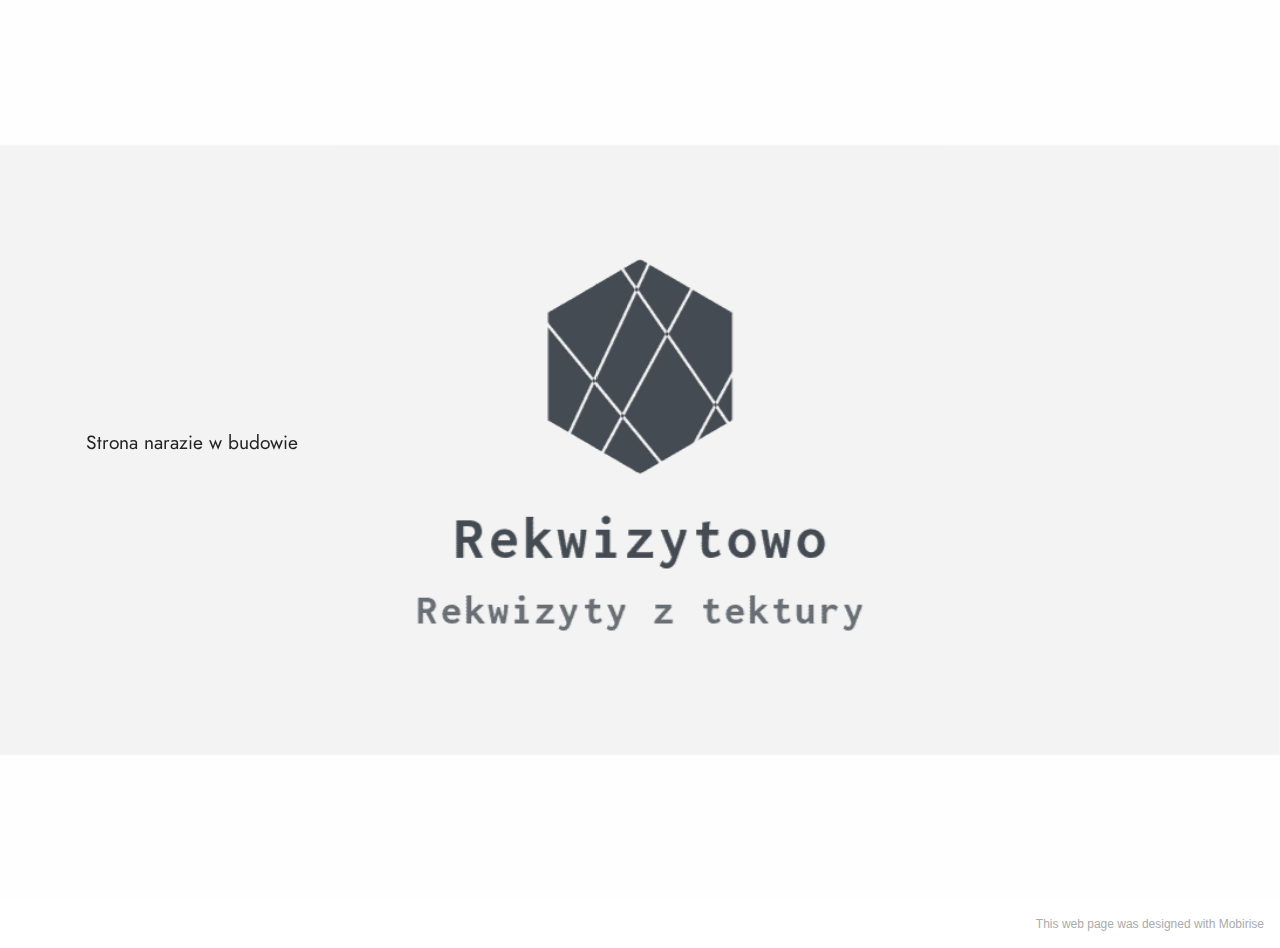
==== commit b3478918: "Add files via upload" ====
--- a/index.html
+++ b/index.html
@@ -35,14 +35,14 @@
     <div class="container">
         <div class="row">
             <div class="col-12 col-lg-4">
-                <h1 class="mbr-section-title mbr-fonts-style mb-3 display-7"><strong>JUSTPERFECT.PHOTO - JESZCZE WIĘCEJ!</strong></h1>
                 
-                <p class="mbr-text mbr-fonts-style display-7">Poprostu perfect</p>
+                
+                <p class="mbr-text mbr-fonts-style display-7">Strona narazie w budowie</p>
                 
             </div>
         </div>
     </div>
-</section><section style="background-color: #fff; font-family: -apple-system, BlinkMacSystemFont, 'Segoe UI', 'Roboto', 'Helvetica Neue', Arial, sans-serif; color:#aaa; font-size:12px; padding: 0; align-items: center; display: flex;"><a href="https://mobirise.site/a" style="flex: 1 1; height: 3rem; padding-left: 1rem;"></a><p style="flex: 0 0 auto; margin:0; padding-right:1rem;"><a href="https://mobirise.site/r" style="color:#aaa;">This website</a> was built with Mobirise themes</p></section><script src="assets/bootstrap/js/bootstrap.bundle.min.js"></script>  <script src="assets/parallax/jarallax.js"></script>  <script src="assets/smoothscroll/smooth-scroll.js"></script>  <script src="assets/ytplayer/index.js"></script>  <script src="assets/theme/js/script.js"></script>  
+</section><section style="background-color: #fff; font-family: -apple-system, BlinkMacSystemFont, 'Segoe UI', 'Roboto', 'Helvetica Neue', Arial, sans-serif; color:#aaa; font-size:12px; padding: 0; align-items: center; display: flex;"><a href="https://mobirise.site/f" style="flex: 1 1; height: 3rem; padding-left: 1rem;"></a><p style="flex: 0 0 auto; margin:0; padding-right:1rem;">This <a href="https://mobirise.site/e" style="color:#aaa;">web page</a> was designed with Mobirise</p></section><script src="assets/bootstrap/js/bootstrap.bundle.min.js"></script>  <script src="assets/parallax/jarallax.js"></script>  <script src="assets/smoothscroll/smooth-scroll.js"></script>  <script src="assets/ytplayer/index.js"></script>  <script src="assets/theme/js/script.js"></script>  
   
   
 </body>
--- a/assets/mobirise/css/mbr-additional.css
+++ b/assets/mobirise/css/mbr-additional.css
@@ -683,12 +683,12 @@
   transition: color 0.6s;
 }
 .cid-sLwysfoMxu {
-  background-image: url("../../../assets/images/mbr-1920x1280.jpg");
+  background-image: url("../../../assets/images/linkedin-banner-image-2-1536x768.png");
 }
 .cid-sLwysfoMxu .mbr-section-title {
   color: #fafafa;
 }
 .cid-sLwysfoMxu .mbr-text,
 .cid-sLwysfoMxu .mbr-section-btn {
-  color: #fafafa;
-}
+  color: #232323;
+}
--- a/assets/mobirise/css/mbr-additional.css
+++ b/assets/mobirise/css/mbr-additional.css
@@ -683,12 +683,12 @@
   transition: color 0.6s;
 }
 .cid-sLwysfoMxu {
-  background-image: url("../../../assets/images/mbr-1920x1280.jpg");
+  background-image: url("../../../assets/images/linkedin-banner-image-2-1536x768.png");
 }
 .cid-sLwysfoMxu .mbr-section-title {
   color: #fafafa;
 }
 .cid-sLwysfoMxu .mbr-text,
 .cid-sLwysfoMxu .mbr-section-btn {
-  color: #fafafa;
-}
+  color: #232323;
+}
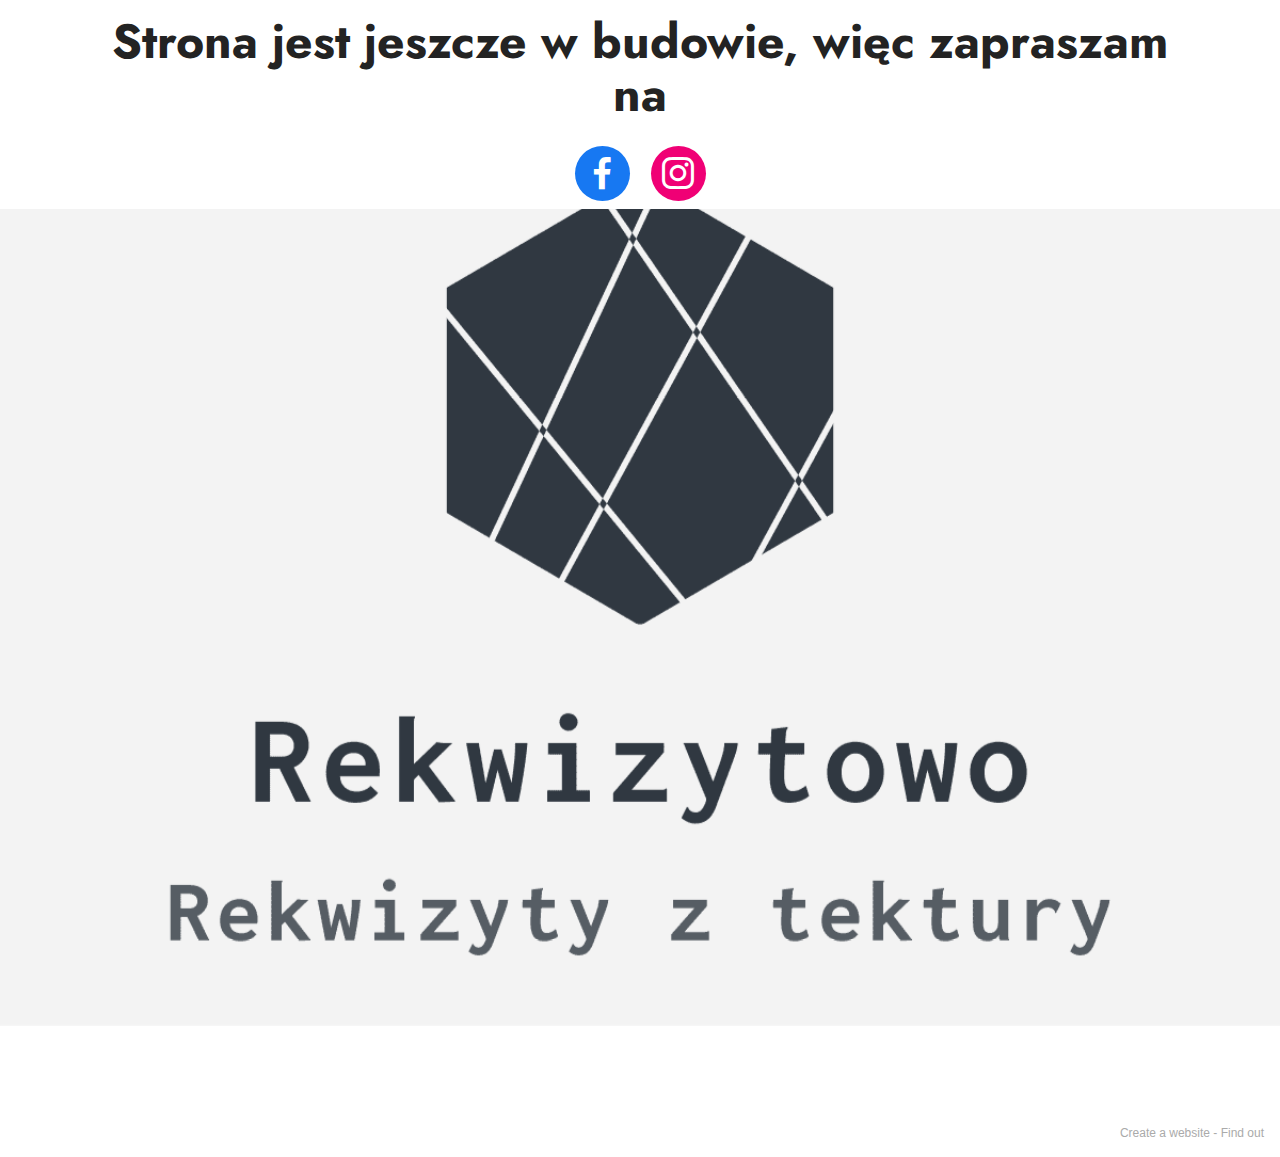
==== commit bd66da43: "Add files via upload" ====
--- a/index.html
+++ b/index.html
@@ -15,6 +15,7 @@
   <link rel="stylesheet" href="assets/bootstrap/css/bootstrap-grid.min.css">
   <link rel="stylesheet" href="assets/bootstrap/css/bootstrap-reboot.min.css">
   <link rel="stylesheet" href="assets/parallax/jarallax.css">
+  <link rel="stylesheet" href="assets/socicon/css/styles.css">
   <link rel="stylesheet" href="assets/theme/css/style.css">
   <link rel="preload" href="https://fonts.googleapis.com/css?family=Jost:100,200,300,400,500,600,700,800,900,100i,200i,300i,400i,500i,600i,700i,800i,900i&display=swap" as="style" onload="this.onload=null;this.rel='stylesheet'">
   <noscript><link rel="stylesheet" href="https://fonts.googleapis.com/css?family=Jost:100,200,300,400,500,600,700,800,900,100i,200i,300i,400i,500i,600i,700i,800i,900i&display=swap"></noscript>
@@ -26,23 +27,57 @@
 </head>
 <body>
   
-  <section data-bs-version="5.1" class="header1 cid-sLwysfoMxu mbr-fullscreen mbr-parallax-background" id="header1-y">
+  <section data-bs-version="5.1" class="share3 cid-sOrClkKCqQ" id="share3-1k">
+    
+     
+    
+    
+
+    <div class="container">
+        <div class="media-container-row">
+            <div class="col-12">
+                <h3 class="mbr-section-title align-center mb-3 mbr-fonts-style display-2">
+                    <strong>Strona jest jeszcze w budowie, więc zapraszam na</strong></h3>
+                <div class="social-list align-center">
+                   
+                    <a class="iconfont-wrapper bg-facebook m-2 " href="https://www.facebook.com/Rekwizytowo">
+                            <span class="socicon-facebook socicon"></span>
+                        </a>
+                        
+                        <a class="iconfont-wrapper bg-instagram m-2" href="https://www.instagram.com/rekwizytowo/">
+                            <span class="socicon-instagram socicon"></span>
+                        </a>
+                        
+                        
+                        
+                        
+                        
+                        
+                        
+                        
+                </div>
+            </div>
+        </div>
+    </div>
+</section>
+
+<section data-bs-version="5.1" class="header3 cid-sM2VsVFBd9 mbr-fullscreen mbr-parallax-background" id="header3-1i">
 
     
 
-    <div class="mbr-overlay" style="opacity: 0.1; background-color: rgb(250, 250, 250);"></div>
+    
 
-    <div class="container">
-        <div class="row">
-            <div class="col-12 col-lg-4">
+    <div class="align-center container-fluid">
+        <div class="row justify-content-end">
+            <div class="col-12 col-lg-6">
                 
                 
-                <p class="mbr-text mbr-fonts-style display-7">Strona narazie w budowie</p>
+                
                 
             </div>
         </div>
     </div>
-</section><section style="background-color: #fff; font-family: -apple-system, BlinkMacSystemFont, 'Segoe UI', 'Roboto', 'Helvetica Neue', Arial, sans-serif; color:#aaa; font-size:12px; padding: 0; align-items: center; display: flex;"><a href="https://mobirise.site/f" style="flex: 1 1; height: 3rem; padding-left: 1rem;"></a><p style="flex: 0 0 auto; margin:0; padding-right:1rem;">This <a href="https://mobirise.site/e" style="color:#aaa;">web page</a> was designed with Mobirise</p></section><script src="assets/bootstrap/js/bootstrap.bundle.min.js"></script>  <script src="assets/parallax/jarallax.js"></script>  <script src="assets/smoothscroll/smooth-scroll.js"></script>  <script src="assets/ytplayer/index.js"></script>  <script src="assets/theme/js/script.js"></script>  
+</section><section style="background-color: #fff; font-family: -apple-system, BlinkMacSystemFont, 'Segoe UI', 'Roboto', 'Helvetica Neue', Arial, sans-serif; color:#aaa; font-size:12px; padding: 0; align-items: center; display: flex;"><a href="https://mobirise.site/a" style="flex: 1 1; height: 3rem; padding-left: 1rem;"></a><p style="flex: 0 0 auto; margin:0; padding-right:1rem;">Create a website - <a href="https://mobirise.site/w" style="color:#aaa;">Find out</a></p></section><script src="assets/bootstrap/js/bootstrap.bundle.min.js"></script>  <script src="assets/parallax/jarallax.js"></script>  <script src="assets/smoothscroll/smooth-scroll.js"></script>  <script src="assets/ytplayer/index.js"></script>  <script src="assets/theme/js/script.js"></script>  
   
   
 </body>
--- a/assets/socicon/css/styles.css
+++ b/assets/socicon/css/styles.css
@@ -0,0 +1,934 @@
+@charset "UTF-8";
+
+@font-face {
+  font-family: 'Socicon';
+  src:  url('../fonts/socicon.eot');
+  src:  url('../fonts/socicon.eot?#iefix') format('embedded-opentype'),
+    url('../fonts/socicon.woff2') format('woff2'),
+    url('../fonts/socicon.ttf') format('truetype'),
+    url('../fonts/socicon.woff') format('woff'),
+    url('../fonts/socicon.svg#socicon') format('svg');
+  font-weight: normal;
+  font-style: normal;
+  font-display: swap;
+}
+
+[data-icon]:before {
+  font-family: "socicon" !important;
+  content: attr(data-icon);
+  font-style: normal !important;
+  font-weight: normal !important;
+  font-variant: normal !important;
+  text-transform: none !important;
+  speak: none;
+  line-height: 1;
+  -webkit-font-smoothing: antialiased;
+  -moz-osx-font-smoothing: grayscale;
+}
+
+[class^="socicon-"], [class*=" socicon-"] {
+  /* use !important to prevent issues with browser extensions that change fonts */
+  font-family: 'Socicon' !important;
+  speak: none;
+  font-style: normal;
+  font-weight: normal;
+  font-variant: normal;
+  text-transform: none;
+  line-height: 1;
+
+  /* Better Font Rendering =========== */
+  -webkit-font-smoothing: antialiased;
+  -moz-osx-font-smoothing: grayscale;
+}
+
+.socicon-eitaa:before {
+  content: "\e97c";
+}
+.socicon-soroush:before {
+  content: "\e97d";
+}
+.socicon-bale:before {
+  content: "\e97e";
+}
+.socicon-zazzle:before {
+  content: "\e97b";
+}
+.socicon-society6:before {
+  content: "\e97a";
+}
+.socicon-redbubble:before {
+  content: "\e979";
+}
+.socicon-avvo:before {
+  content: "\e978";
+}
+.socicon-stitcher:before {
+  content: "\e977";
+}
+.socicon-googlehangouts:before {
+  content: "\e974";
+}
+.socicon-dlive:before {
+  content: "\e975";
+}
+.socicon-vsco:before {
+  content: "\e976";
+}
+.socicon-flipboard:before {
+  content: "\e973";
+}
+.socicon-ubuntu:before {
+  content: "\e958";
+}
+.socicon-artstation:before {
+  content: "\e959";
+}
+.socicon-invision:before {
+  content: "\e95a";
+}
+.socicon-torial:before {
+  content: "\e95b";
+}
+.socicon-collectorz:before {
+  content: "\e95c";
+}
+.socicon-seenthis:before {
+  content: "\e95d";
+}
+.socicon-googleplaymusic:before {
+  content: "\e95e";
+}
+.socicon-debian:before {
+  content: "\e95f";
+}
+.socicon-filmfreeway:before {
+  content: "\e960";
+}
+.socicon-gnome:before {
+  content: "\e961";
+}
+.socicon-itchio:before {
+  content: "\e962";
+}
+.socicon-jamendo:before {
+  content: "\e963";
+}
+.socicon-mix:before {
+  content: "\e964";
+}
+.socicon-sharepoint:before {
+  content: "\e965";
+}
+.socicon-tinder:before {
+  content: "\e966";
+}
+.socicon-windguru:before {
+  content: "\e967";
+}
+.socicon-cdbaby:before {
+  content: "\e968";
+}
+.socicon-elementaryos:before {
+  content: "\e969";
+}
+.socicon-stage32:before {
+  content: "\e96a";
+}
+.socicon-tiktok:before {
+  content: "\e96b";
+}
+.socicon-gitter:before {
+  content: "\e96c";
+}
+.socicon-letterboxd:before {
+  content: "\e96d";
+}
+.socicon-threema:before {
+  content: "\e96e";
+}
+.socicon-splice:before {
+  content: "\e96f";
+}
+.socicon-metapop:before {
+  content: "\e970";
+}
+.socicon-naver:before {
+  content: "\e971";
+}
+.socicon-remote:before {
+  content: "\e972";
+}
+.socicon-internet:before {
+  content: "\e957";
+}
+.socicon-moddb:before {
+  content: "\e94b";
+}
+.socicon-indiedb:before {
+  content: "\e94c";
+}
+.socicon-traxsource:before {
+  content: "\e94d";
+}
+.socicon-gamefor:before {
+  content: "\e94e";
+}
+.socicon-pixiv:before {
+  content: "\e94f";
+}
+.socicon-myanimelist:before {
+  content: "\e950";
+}
+.socicon-blackberry:before {
+  content: "\e951";
+}
+.socicon-wickr:before {
+  content: "\e952";
+}
+.socicon-spip:before {
+  content: "\e953";
+}
+.socicon-napster:before {
+  content: "\e954";
+}
+.socicon-beatport:before {
+  content: "\e955";
+}
+.socicon-hackerone:before {
+  content: "\e956";
+}
+.socicon-hackernews:before {
+  content: "\e946";
+}
+.socicon-smashwords:before {
+  content: "\e947";
+}
+.socicon-kobo:before {
+  content: "\e948";
+}
+.socicon-bookbub:before {
+  content: "\e949";
+}
+.socicon-mailru:before {
+  content: "\e94a";
+}
+.socicon-gitlab:before {
+  content: "\e945";
+}
+.socicon-instructables:before {
+  content: "\e944";
+}
+.socicon-portfolio:before {
+  content: "\e943";
+}
+.socicon-codered:before {
+  content: "\e940";
+}
+.socicon-origin:before {
+  content: "\e941";
+}
+.socicon-nextdoor:before {
+  content: "\e942";
+}
+.socicon-udemy:before {
+  content: "\e93f";
+}
+.socicon-livemaster:before {
+  content: "\e93e";
+}
+.socicon-crunchbase:before {
+  content: "\e93b";
+}
+.socicon-homefy:before {
+  content: "\e93c";
+}
+.socicon-calendly:before {
+  content: "\e93d";
+}
+.socicon-realtor:before {
+  content: "\e90f";
+}
+.socicon-tidal:before {
+  content: "\e910";
+}
+.socicon-qobuz:before {
+  content: "\e911";
+}
+.socicon-natgeo:before {
+  content: "\e912";
+}
+.socicon-mastodon:before {
+  content: "\e913";
+}
+.socicon-unsplash:before {
+  content: "\e914";
+}
+.socicon-homeadvisor:before {
+  content: "\e915";
+}
+.socicon-angieslist:before {
+  content: "\e916";
+}
+.socicon-codepen:before {
+  content: "\e917";
+}
+.socicon-slack:before {
+  content: "\e918";
+}
+.socicon-openaigym:before {
+  content: "\e919";
+}
+.socicon-logmein:before {
+  content: "\e91a";
+}
+.socicon-fiverr:before {
+  content: "\e91b";
+}
+.socicon-gotomeeting:before {
+  content: "\e91c";
+}
+.socicon-aliexpress:before {
+  content: "\e91d";
+}
+.socicon-guru:before {
+  content: "\e91e";
+}
+.socicon-appstore:before {
+  content: "\e91f";
+}
+.socicon-homes:before {
+  content: "\e920";
+}
+.socicon-zoom:before {
+  content: "\e921";
+}
+.socicon-alibaba:before {
+  content: "\e922";
+}
+.socicon-craigslist:before {
+  content: "\e923";
+}
+.socicon-wix:before {
+  content: "\e924";
+}
+.socicon-redfin:before {
+  content: "\e925";
+}
+.socicon-googlecalendar:before {
+  content: "\e926";
+}
+.socicon-shopify:before {
+  content: "\e927";
+}
+.socicon-freelancer:before {
+  content: "\e928";
+}
+.socicon-seedrs:before {
+  content: "\e929";
+}
+.socicon-bing:before {
+  content: "\e92a";
+}
+.socicon-doodle:before {
+  content: "\e92b";
+}
+.socicon-bonanza:before {
+  content: "\e92c";
+}
+.socicon-squarespace:before {
+  content: "\e92d";
+}
+.socicon-toptal:before {
+  content: "\e92e";
+}
+.socicon-gust:before {
+  content: "\e92f";
+}
+.socicon-ask:before {
+  content: "\e930";
+}
+.socicon-trulia:before {
+  content: "\e931";
+}
+.socicon-loomly:before {
+  content: "\e932";
+}
+.socicon-ghost:before {
+  content: "\e933";
+}
+.socicon-upwork:before {
+  content: "\e934";
+}
+.socicon-fundable:before {
+  content: "\e935";
+}
+.socicon-booking:before {
+  content: "\e936";
+}
+.socicon-googlemaps:before {
+  content: "\e937";
+}
+.socicon-zillow:before {
+  content: "\e938";
+}
+.socicon-niconico:before {
+  content: "\e939";
+}
+.socicon-toneden:before {
+  content: "\e93a";
+}
+.socicon-augment:before {
+  content: "\e908";
+}
+.socicon-bitbucket:before {
+  content: "\e909";
+}
+.socicon-fyuse:before {
+  content: "\e90a";
+}
+.socicon-yt-gaming:before {
+  content: "\e90b";
+}
+.socicon-sketchfab:before {
+  content: "\e90c";
+}
+.socicon-mobcrush:before {
+  content: "\e90d";
+}
+.socicon-microsoft:before {
+  content: "\e90e";
+}
+.socicon-pandora:before {
+  content: "\e907";
+}
+.socicon-messenger:before {
+  content: "\e906";
+}
+.socicon-gamewisp:before {
+  content: "\e905";
+}
+.socicon-bloglovin:before {
+  content: "\e904";
+}
+.socicon-tunein:before {
+  content: "\e903";
+}
+.socicon-gamejolt:before {
+  content: "\e901";
+}
+.socicon-trello:before {
+  content: "\e902";
+}
+.socicon-spreadshirt:before {
+  content: "\e900";
+}
+.socicon-500px:before {
+  content: "\e000";
+}
+.socicon-8tracks:before {
+  content: "\e001";
+}
+.socicon-airbnb:before {
+  content: "\e002";
+}
+.socicon-alliance:before {
+  content: "\e003";
+}
+.socicon-amazon:before {
+  content: "\e004";
+}
+.socicon-amplement:before {
+  content: "\e005";
+}
+.socicon-android:before {
+  content: "\e006";
+}
+.socicon-angellist:before {
+  content: "\e007";
+}
+.socicon-apple:before {
+  content: "\e008";
+}
+.socicon-appnet:before {
+  content: "\e009";
+}
+.socicon-baidu:before {
+  content: "\e00a";
+}
+.socicon-bandcamp:before {
+  content: "\e00b";
+}
+.socicon-battlenet:before {
+  content: "\e00c";
+}
+.socicon-mixer:before {
+  content: "\e00d";
+}
+.socicon-bebee:before {
+  content: "\e00e";
+}
+.socicon-bebo:before {
+  content: "\e00f";
+}
+.socicon-behance:before {
+  content: "\e010";
+}
+.socicon-blizzard:before {
+  content: "\e011";
+}
+.socicon-blogger:before {
+  content: "\e012";
+}
+.socicon-buffer:before {
+  content: "\e013";
+}
+.socicon-chrome:before {
+  content: "\e014";
+}
+.socicon-coderwall:before {
+  content: "\e015";
+}
+.socicon-curse:before {
+  content: "\e016";
+}
+.socicon-dailymotion:before {
+  content: "\e017";
+}
+.socicon-deezer:before {
+  content: "\e018";
+}
+.socicon-delicious:before {
+  content: "\e019";
+}
+.socicon-deviantart:before {
+  content: "\e01a";
+}
+.socicon-diablo:before {
+  content: "\e01b";
+}
+.socicon-digg:before {
+  content: "\e01c";
+}
+.socicon-discord:before {
+  content: "\e01d";
+}
+.socicon-disqus:before {
+  content: "\e01e";
+}
+.socicon-douban:before {
+  content: "\e01f";
+}
+.socicon-draugiem:before {
+  content: "\e020";
+}
+.socicon-dribbble:before {
+  content: "\e021";
+}
+.socicon-drupal:before {
+  content: "\e022";
+}
+.socicon-ebay:before {
+  content: "\e023";
+}
+.socicon-ello:before {
+  content: "\e024";
+}
+.socicon-endomodo:before {
+  content: "\e025";
+}
+.socicon-envato:before {
+  content: "\e026";
+}
+.socicon-etsy:before {
+  content: "\e027";
+}
+.socicon-facebook:before {
+  content: "\e028";
+}
+.socicon-feedburner:before {
+  content: "\e029";
+}
+.socicon-filmweb:before {
+  content: "\e02a";
+}
+.socicon-firefox:before {
+  content: "\e02b";
+}
+.socicon-flattr:before {
+  content: "\e02c";
+}
+.socicon-flickr:before {
+  content: "\e02d";
+}
+.socicon-formulr:before {
+  content: "\e02e";
+}
+.socicon-forrst:before {
+  content: "\e02f";
+}
+.socicon-foursquare:before {
+  content: "\e030";
+}
+.socicon-friendfeed:before {
+  content: "\e031";
+}
+.socicon-github:before {
+  content: "\e032";
+}
+.socicon-goodreads:before {
+  content: "\e033";
+}
+.socicon-google:before {
+  content: "\e034";
+}
+.socicon-googlescholar:before {
+  content: "\e035";
+}
+.socicon-googlegroups:before {
+  content: "\e036";
+}
+.socicon-googlephotos:before {
+  content: "\e037";
+}
+.socicon-googleplus:before {
+  content: "\e038";
+}
+.socicon-grooveshark:before {
+  content: "\e039";
+}
+.socicon-hackerrank:before {
+  content: "\e03a";
+}
+.socicon-hearthstone:before {
+  content: "\e03b";
+}
+.socicon-hellocoton:before {
+  content: "\e03c";
+}
+.socicon-heroes:before {
+  content: "\e03d";
+}
+.socicon-smashcast:before {
+  content: "\e03e";
+}
+.socicon-horde:before {
+  content: "\e03f";
+}
+.socicon-houzz:before {
+  content: "\e040";
+}
+.socicon-icq:before {
+  content: "\e041";
+}
+.socicon-identica:before {
+  content: "\e042";
+}
+.socicon-imdb:before {
+  content: "\e043";
+}
+.socicon-instagram:before {
+  content: "\e044";
+}
+.socicon-issuu:before {
+  content: "\e045";
+}
+.socicon-istock:before {
+  content: "\e046";
+}
+.socicon-itunes:before {
+  content: "\e047";
+}
+.socicon-keybase:before {
+  content: "\e048";
+}
+.socicon-lanyrd:before {
+  content: "\e049";
+}
+.socicon-lastfm:before {
+  content: "\e04a";
+}
+.socicon-line:before {
+  content: "\e04b";
+}
+.socicon-linkedin:before {
+  content: "\e04c";
+}
+.socicon-livejournal:before {
+  content: "\e04d";
+}
+.socicon-lyft:before {
+  content: "\e04e";
+}
+.socicon-macos:before {
+  content: "\e04f";
+}
+.socicon-mail:before {
+  content: "\e050";
+}
+.socicon-medium:before {
+  content: "\e051";
+}
+.socicon-meetup:before {
+  content: "\e052";
+}
+.socicon-mixcloud:before {
+  content: "\e053";
+}
+.socicon-modelmayhem:before {
+  content: "\e054";
+}
+.socicon-mumble:before {
+  content: "\e055";
+}
+.socicon-myspace:before {
+  content: "\e056";
+}
+.socicon-newsvine:before {
+  content: "\e057";
+}
+.socicon-nintendo:before {
+  content: "\e058";
+}
+.socicon-npm:before {
+  content: "\e059";
+}
+.socicon-odnoklassniki:before {
+  content: "\e05a";
+}
+.socicon-openid:before {
+  content: "\e05b";
+}
+.socicon-opera:before {
+  content: "\e05c";
+}
+.socicon-outlook:before {
+  content: "\e05d";
+}
+.socicon-overwatch:before {
+  content: "\e05e";
+}
+.socicon-patreon:before {
+  content: "\e05f";
+}
+.socicon-paypal:before {
+  content: "\e060";
+}
+.socicon-periscope:before {
+  content: "\e061";
+}
+.socicon-persona:before {
+  content: "\e062";
+}
+.socicon-pinterest:before {
+  content: "\e063";
+}
+.socicon-play:before {
+  content: "\e064";
+}
+.socicon-player:before {
+  content: "\e065";
+}
+.socicon-playstation:before {
+  content: "\e066";
+}
+.socicon-pocket:before {
+  content: "\e067";
+}
+.socicon-qq:before {
+  content: "\e068";
+}
+.socicon-quora:before {
+  content: "\e069";
+}
+.socicon-raidcall:before {
+  content: "\e06a";
+}
+.socicon-ravelry:before {
+  content: "\e06b";
+}
+.socicon-reddit:before {
+  content: "\e06c";
+}
+.socicon-renren:before {
+  content: "\e06d";
+}
+.socicon-researchgate:before {
+  content: "\e06e";
+}
+.socicon-residentadvisor:before {
+  content: "\e06f";
+}
+.socicon-reverbnation:before {
+  content: "\e070";
+}
+.socicon-rss:before {
+  content: "\e071";
+}
+.socicon-sharethis:before {
+  content: "\e072";
+}
+.socicon-skype:before {
+  content: "\e073";
+}
+.socicon-slideshare:before {
+  content: "\e074";
+}
+.socicon-smugmug:before {
+  content: "\e075";
+}
+.socicon-snapchat:before {
+  content: "\e076";
+}
+.socicon-songkick:before {
+  content: "\e077";
+}
+.socicon-soundcloud:before {
+  content: "\e078";
+}
+.socicon-spotify:before {
+  content: "\e079";
+}
+.socicon-stackexchange:before {
+  content: "\e07a";
+}
+.socicon-stackoverflow:before {
+  content: "\e07b";
+}
+.socicon-starcraft:before {
+  content: "\e07c";
+}
+.socicon-stayfriends:before {
+  content: "\e07d";
+}
+.socicon-steam:before {
+  content: "\e07e";
+}
+.socicon-storehouse:before {
+  content: "\e07f";
+}
+.socicon-strava:before {
+  content: "\e080";
+}
+.socicon-streamjar:before {
+  content: "\e081";
+}
+.socicon-stumbleupon:before {
+  content: "\e082";
+}
+.socicon-swarm:before {
+  content: "\e083";
+}
+.socicon-teamspeak:before {
+  content: "\e084";
+}
+.socicon-teamviewer:before {
+  content: "\e085";
+}
+.socicon-technorati:before {
+  content: "\e086";
+}
+.socicon-telegram:before {
+  content: "\e087";
+}
+.socicon-tripadvisor:before {
+  content: "\e088";
+}
+.socicon-tripit:before {
+  content: "\e089";
+}
+.socicon-triplej:before {
+  content: "\e08a";
+}
+.socicon-tumblr:before {
+  content: "\e08b";
+}
+.socicon-twitch:before {
+  content: "\e08c";
+}
+.socicon-twitter:before {
+  content: "\e08d";
+}
+.socicon-uber:before {
+  content: "\e08e";
+}
+.socicon-ventrilo:before {
+  content: "\e08f";
+}
+.socicon-viadeo:before {
+  content: "\e090";
+}
+.socicon-viber:before {
+  content: "\e091";
+}
+.socicon-viewbug:before {
+  content: "\e092";
+}
+.socicon-vimeo:before {
+  content: "\e093";
+}
+.socicon-vine:before {
+  content: "\e094";
+}
+.socicon-vkontakte:before {
+  content: "\e095";
+}
+.socicon-warcraft:before {
+  content: "\e096";
+}
+.socicon-wechat:before {
+  content: "\e097";
+}
+.socicon-weibo:before {
+  content: "\e098";
+}
+.socicon-whatsapp:before {
+  content: "\e099";
+}
+.socicon-wikipedia:before {
+  content: "\e09a";
+}
+.socicon-windows:before {
+  content: "\e09b";
+}
+.socicon-wordpress:before {
+  content: "\e09c";
+}
+.socicon-wykop:before {
+  content: "\e09d";
+}
+.socicon-xbox:before {
+  content: "\e09e";
+}
+.socicon-xing:before {
+  content: "\e09f";
+}
+.socicon-yahoo:before {
+  content: "\e0a0";
+}
+.socicon-yammer:before {
+  content: "\e0a1";
+}
+.socicon-yandex:before {
+  content: "\e0a2";
+}
+.socicon-yelp:before {
+  content: "\e0a3";
+}
+.socicon-younow:before {
+  content: "\e0a4";
+}
+.socicon-youtube:before {
+  content: "\e0a5";
+}
+.socicon-zapier:before {
+  content: "\e0a6";
+}
+.socicon-zerply:before {
+  content: "\e0a7";
+}
+.socicon-zomato:before {
+  content: "\e0a8";
+}
+.socicon-zynga:before {
+  content: "\e0a9";
+}
--- a/assets/mobirise/css/mbr-additional.css
+++ b/assets/mobirise/css/mbr-additional.css
@@ -35,11 +35,11 @@
 }
 .display-7 {
   font-family: 'Jost', sans-serif;
-  font-size: 1.2rem;
+  font-size: 0.8rem;
   line-height: 1.5;
 }
 .display-7 > .mbr-iconfont {
-  font-size: 1.5rem;
+  font-size: 1rem;
 }
 /* ---- Fluid typography for mobile devices ---- */
 /* 1.4 - font scale ratio ( bootstrap == 1.42857 ) */
@@ -73,9 +73,9 @@
     line-height: calc( 1.4 * (1.42rem + (2.2 - 1.42) * ((100vw - 20rem) / (48 - 20))));
   }
   .display-7 {
-    font-size: 0.96rem;
-    font-size: calc( 1.07rem + (1.2 - 1.07) * ((100vw - 20rem) / (48 - 20)));
-    line-height: calc( 1.4 * (1.07rem + (1.2 - 1.07) * ((100vw - 20rem) / (48 - 20))));
+    font-size: 0.64rem;
+    font-size: calc( 0.93rem + (0.8 - 0.93) * ((100vw - 20rem) / (48 - 20)));
+    line-height: calc( 1.4 * (0.93rem + (0.8 - 0.93) * ((100vw - 20rem) / (48 - 20))));
   }
 }
 /* Buttons */
@@ -682,13 +682,51 @@
 a {
   transition: color 0.6s;
 }
-.cid-sLwysfoMxu {
-  background-image: url("../../../assets/images/linkedin-banner-image-2-1536x768.png");
-}
-.cid-sLwysfoMxu .mbr-section-title {
-  color: #fafafa;
-}
-.cid-sLwysfoMxu .mbr-text,
-.cid-sLwysfoMxu .mbr-section-btn {
-  color: #232323;
-}
+.cid-sOrClkKCqQ {
+  padding-top: 1rem;
+  padding-bottom: 0rem;
+  background-color: #ffffff;
+}
+.cid-sOrClkKCqQ .bg-facebook {
+  background: #1778f2;
+  color: #ffffff;
+}
+.cid-sOrClkKCqQ .bg-facebook:hover {
+  background: #0b60cb;
+}
+.cid-sOrClkKCqQ .bg-instagram {
+  background: #f00075;
+  color: #ffffff;
+}
+.cid-sOrClkKCqQ .bg-instagram:hover {
+  background: #bd005c;
+}
+.cid-sOrClkKCqQ .iconfont-wrapper {
+  display: inline-block;
+  font-size: 32px;
+  border-radius: 50%;
+  width: 55px;
+  height: 55px;
+  line-height: 55px;
+  text-align: center;
+  transition: all 0.3s ease-in-out;
+}
+.cid-sOrClkKCqQ [class^="socicon-"]:before,
+.cid-sOrClkKCqQ [class*=" socicon-"]:before {
+  line-height: 55px;
+  padding: .6rem;
+}
+.cid-sM2VsVFBd9 {
+  background-image: url("../../../assets/images/logo-1200x1200.png");
+}
+.cid-sM2VsVFBd9 .mbr-text,
+.cid-sM2VsVFBd9 .mbr-section-btn {
+  text-align: center;
+}
+.cid-sM2VsVFBd9 .mbr-section-subtitle {
+  text-align: right;
+}
+.cid-sM2VsVFBd9 .mbr-section-title {
+  text-align: center;
+  color: #bbbbbb;
+}
--- a/assets/mobirise/css/mbr-additional.css
+++ b/assets/mobirise/css/mbr-additional.css
@@ -35,11 +35,11 @@
 }
 .display-7 {
   font-family: 'Jost', sans-serif;
-  font-size: 1.2rem;
+  font-size: 0.8rem;
   line-height: 1.5;
 }
 .display-7 > .mbr-iconfont {
-  font-size: 1.5rem;
+  font-size: 1rem;
 }
 /* ---- Fluid typography for mobile devices ---- */
 /* 1.4 - font scale ratio ( bootstrap == 1.42857 ) */
@@ -73,9 +73,9 @@
     line-height: calc( 1.4 * (1.42rem + (2.2 - 1.42) * ((100vw - 20rem) / (48 - 20))));
   }
   .display-7 {
-    font-size: 0.96rem;
-    font-size: calc( 1.07rem + (1.2 - 1.07) * ((100vw - 20rem) / (48 - 20)));
-    line-height: calc( 1.4 * (1.07rem + (1.2 - 1.07) * ((100vw - 20rem) / (48 - 20))));
+    font-size: 0.64rem;
+    font-size: calc( 0.93rem + (0.8 - 0.93) * ((100vw - 20rem) / (48 - 20)));
+    line-height: calc( 1.4 * (0.93rem + (0.8 - 0.93) * ((100vw - 20rem) / (48 - 20))));
   }
 }
 /* Buttons */
@@ -682,13 +682,51 @@
 a {
   transition: color 0.6s;
 }
-.cid-sLwysfoMxu {
-  background-image: url("../../../assets/images/linkedin-banner-image-2-1536x768.png");
-}
-.cid-sLwysfoMxu .mbr-section-title {
-  color: #fafafa;
-}
-.cid-sLwysfoMxu .mbr-text,
-.cid-sLwysfoMxu .mbr-section-btn {
-  color: #232323;
-}
+.cid-sOrClkKCqQ {
+  padding-top: 1rem;
+  padding-bottom: 0rem;
+  background-color: #ffffff;
+}
+.cid-sOrClkKCqQ .bg-facebook {
+  background: #1778f2;
+  color: #ffffff;
+}
+.cid-sOrClkKCqQ .bg-facebook:hover {
+  background: #0b60cb;
+}
+.cid-sOrClkKCqQ .bg-instagram {
+  background: #f00075;
+  color: #ffffff;
+}
+.cid-sOrClkKCqQ .bg-instagram:hover {
+  background: #bd005c;
+}
+.cid-sOrClkKCqQ .iconfont-wrapper {
+  display: inline-block;
+  font-size: 32px;
+  border-radius: 50%;
+  width: 55px;
+  height: 55px;
+  line-height: 55px;
+  text-align: center;
+  transition: all 0.3s ease-in-out;
+}
+.cid-sOrClkKCqQ [class^="socicon-"]:before,
+.cid-sOrClkKCqQ [class*=" socicon-"]:before {
+  line-height: 55px;
+  padding: .6rem;
+}
+.cid-sM2VsVFBd9 {
+  background-image: url("../../../assets/images/logo-1200x1200.png");
+}
+.cid-sM2VsVFBd9 .mbr-text,
+.cid-sM2VsVFBd9 .mbr-section-btn {
+  text-align: center;
+}
+.cid-sM2VsVFBd9 .mbr-section-subtitle {
+  text-align: right;
+}
+.cid-sM2VsVFBd9 .mbr-section-title {
+  text-align: center;
+  color: #bbbbbb;
+}
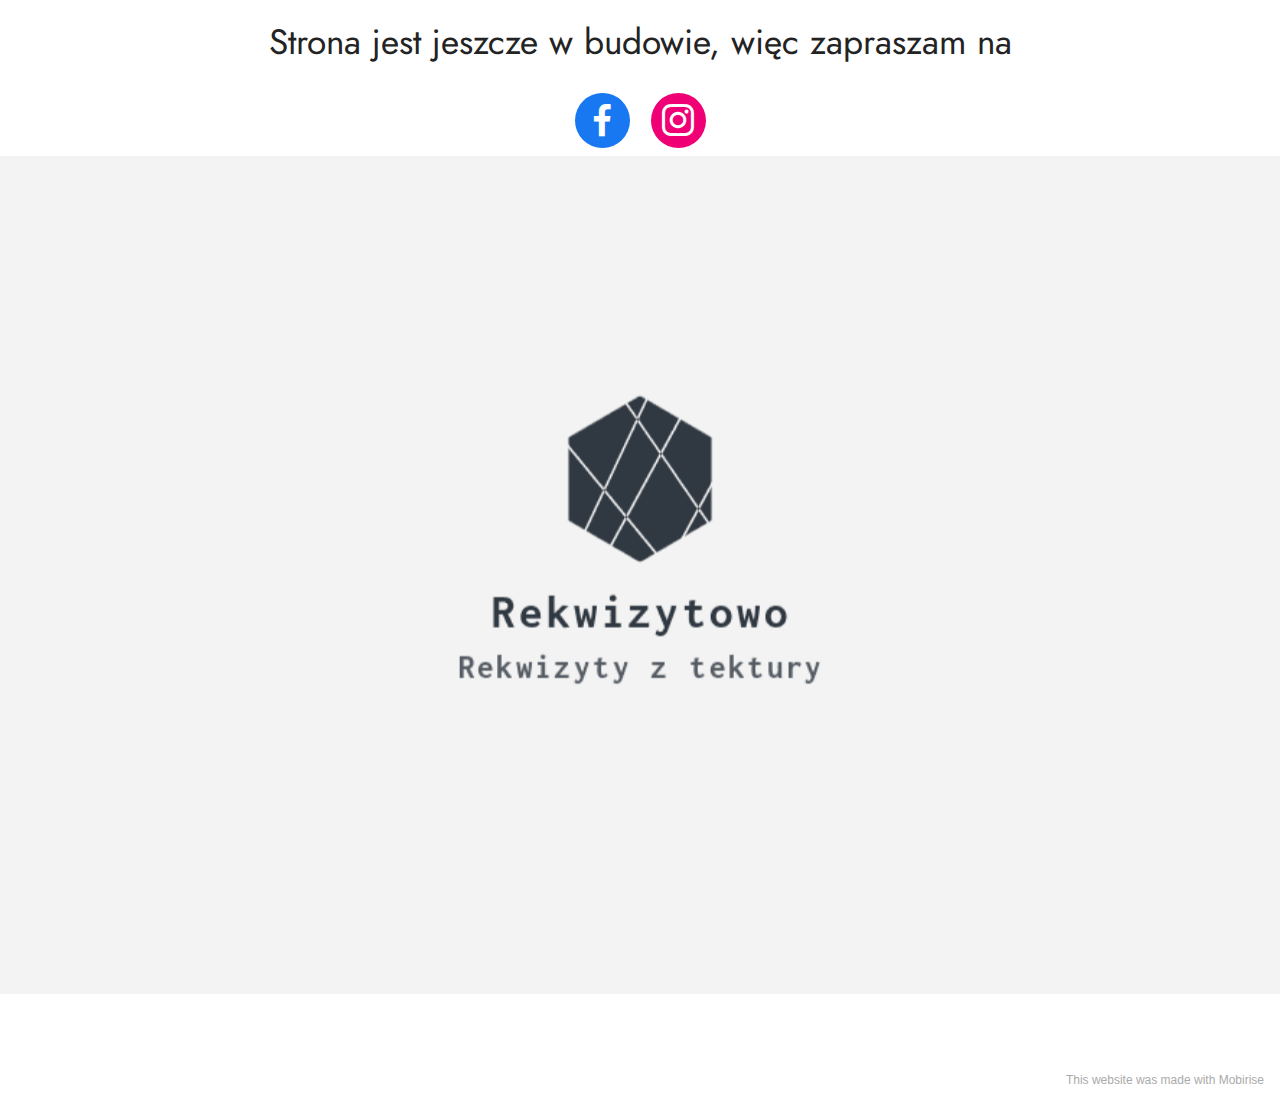
==== commit a4cfe5e2: "Add files via upload" ====
--- a/index.html
+++ b/index.html
@@ -36,8 +36,8 @@
     <div class="container">
         <div class="media-container-row">
             <div class="col-12">
-                <h3 class="mbr-section-title align-center mb-3 mbr-fonts-style display-2">
-                    <strong>Strona jest jeszcze w budowie, więc zapraszam na</strong></h3>
+                <h3 class="mbr-section-title align-center mb-3 mbr-fonts-style display-5">
+                    Strona jest jeszcze w budowie, więc zapraszam na</h3>
                 <div class="social-list align-center">
                    
                     <a class="iconfont-wrapper bg-facebook m-2 " href="https://www.facebook.com/Rekwizytowo">
@@ -77,7 +77,7 @@
             </div>
         </div>
     </div>
-</section><section style="background-color: #fff; font-family: -apple-system, BlinkMacSystemFont, 'Segoe UI', 'Roboto', 'Helvetica Neue', Arial, sans-serif; color:#aaa; font-size:12px; padding: 0; align-items: center; display: flex;"><a href="https://mobirise.site/a" style="flex: 1 1; height: 3rem; padding-left: 1rem;"></a><p style="flex: 0 0 auto; margin:0; padding-right:1rem;">Create a website - <a href="https://mobirise.site/w" style="color:#aaa;">Find out</a></p></section><script src="assets/bootstrap/js/bootstrap.bundle.min.js"></script>  <script src="assets/parallax/jarallax.js"></script>  <script src="assets/smoothscroll/smooth-scroll.js"></script>  <script src="assets/ytplayer/index.js"></script>  <script src="assets/theme/js/script.js"></script>  
+</section><section style="background-color: #fff; font-family: -apple-system, BlinkMacSystemFont, 'Segoe UI', 'Roboto', 'Helvetica Neue', Arial, sans-serif; color:#aaa; font-size:12px; padding: 0; align-items: center; display: flex;"><a href="https://mobirise.site/y" style="flex: 1 1; height: 3rem; padding-left: 1rem;"></a><p style="flex: 0 0 auto; margin:0; padding-right:1rem;"><a href="https://mobirise.site/c" style="color:#aaa;">This</a> website was made with Mobirise</p></section><script src="assets/bootstrap/js/bootstrap.bundle.min.js"></script>  <script src="assets/parallax/jarallax.js"></script>  <script src="assets/smoothscroll/smooth-scroll.js"></script>  <script src="assets/ytplayer/index.js"></script>  <script src="assets/theme/js/script.js"></script>  
   
   
 </body>
--- a/assets/mobirise/css/mbr-additional.css
+++ b/assets/mobirise/css/mbr-additional.css
@@ -717,7 +717,7 @@
   padding: .6rem;
 }
 .cid-sM2VsVFBd9 {
-  background-image: url("../../../assets/images/logo-1200x1200.png");
+  background-image: url("../../../assets/images/tytul-1-1640x624.png");
 }
 .cid-sM2VsVFBd9 .mbr-text,
 .cid-sM2VsVFBd9 .mbr-section-btn {
--- a/assets/mobirise/css/mbr-additional.css
+++ b/assets/mobirise/css/mbr-additional.css
@@ -717,7 +717,7 @@
   padding: .6rem;
 }
 .cid-sM2VsVFBd9 {
-  background-image: url("../../../assets/images/logo-1200x1200.png");
+  background-image: url("../../../assets/images/tytul-1-1640x624.png");
 }
 .cid-sM2VsVFBd9 .mbr-text,
 .cid-sM2VsVFBd9 .mbr-section-btn {
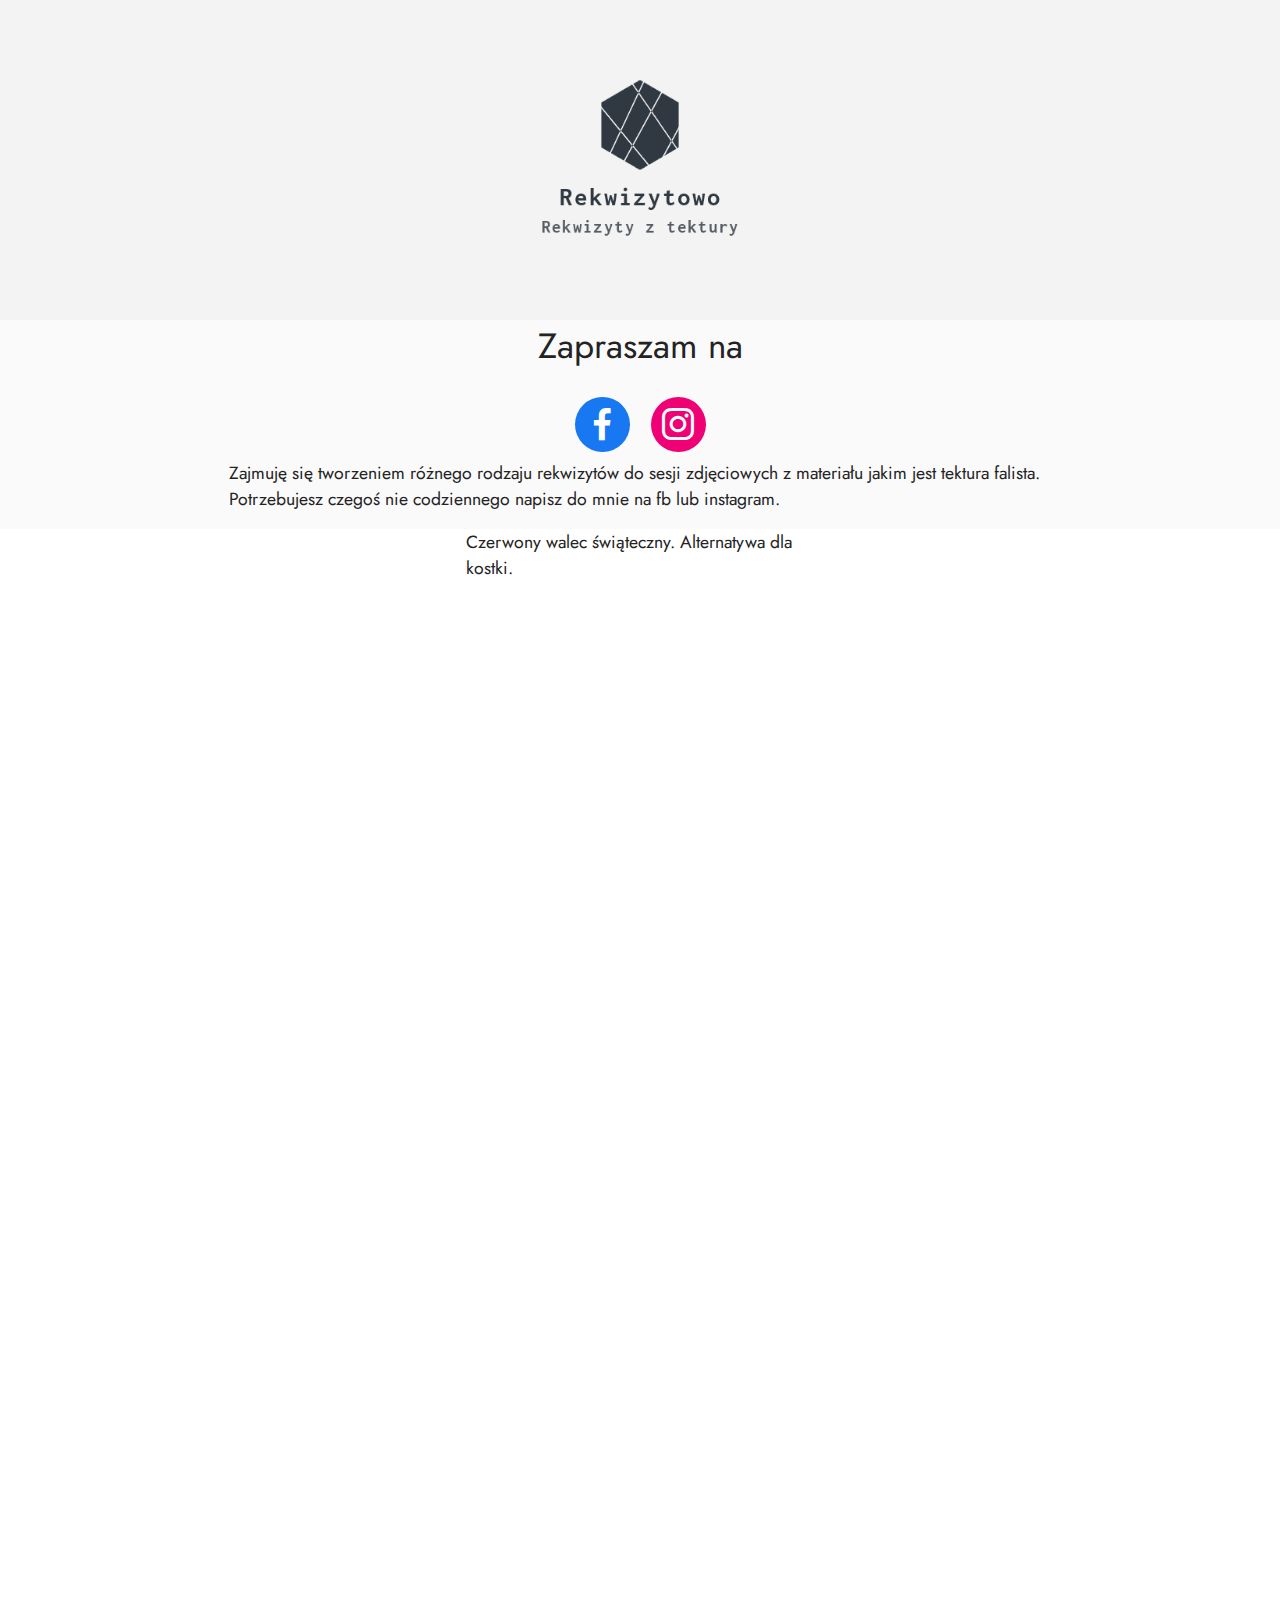
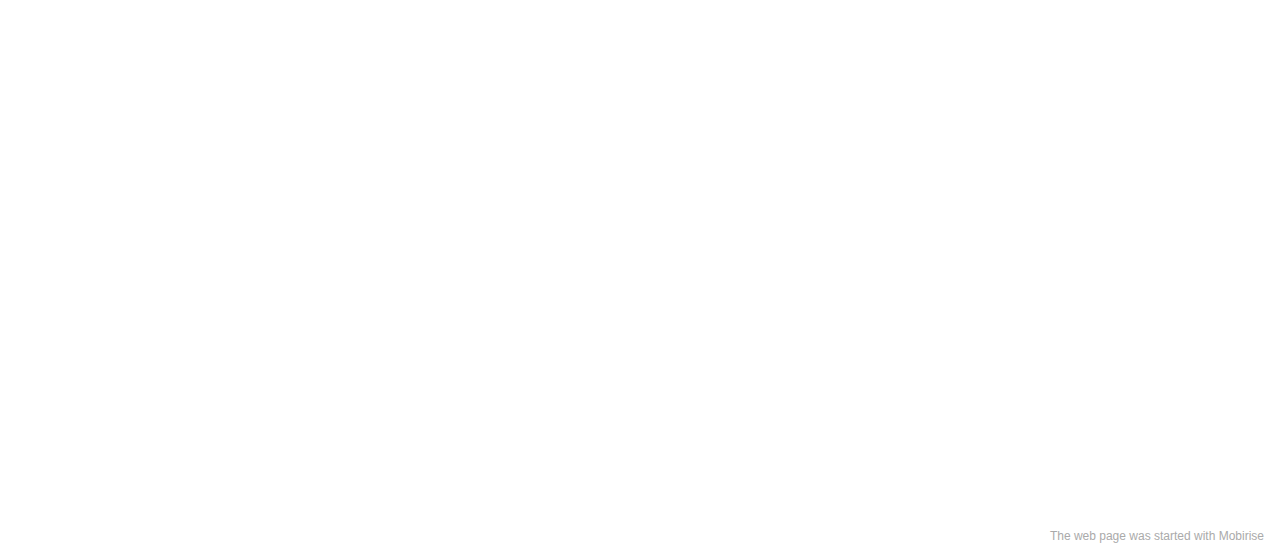
==== commit 9df12340: "Add files via upload" ====
--- a/index.html
+++ b/index.html
@@ -5,16 +5,19 @@
   <meta charset="UTF-8">
   <meta http-equiv="X-UA-Compatible" content="IE=edge">
   <meta name="generator" content="Mobirise v5.4.1, mobirise.com">
+  <meta name="twitter:card" content="summary_large_image"/>
+  <meta name="twitter:image:src" content="assets/images/index-meta.png">
+  <meta property="og:image" content="assets/images/index-meta.png">
+  <meta name="twitter:title" content="Rekwizytowo">
   <meta name="viewport" content="width=device-width, initial-scale=1, minimum-scale=1">
-  <link rel="shortcut icon" href="assets/images/logo5.png" type="image/x-icon">
-  <meta name="description" content="">
+  <link rel="shortcut icon" href="assets/images/favicon-32x32.png" type="image/x-icon">
+  <meta name="description" content="Rekwizyty z tektury, sprzedaż i wynajem. ">
   
   
-  <title>rekwizytowo</title>
+  <title>Rekwizytowo</title>
   <link rel="stylesheet" href="assets/bootstrap/css/bootstrap.min.css">
   <link rel="stylesheet" href="assets/bootstrap/css/bootstrap-grid.min.css">
   <link rel="stylesheet" href="assets/bootstrap/css/bootstrap-reboot.min.css">
-  <link rel="stylesheet" href="assets/parallax/jarallax.css">
   <link rel="stylesheet" href="assets/socicon/css/styles.css">
   <link rel="stylesheet" href="assets/theme/css/style.css">
   <link rel="preload" href="https://fonts.googleapis.com/css?family=Jost:100,200,300,400,500,600,700,800,900,100i,200i,300i,400i,500i,600i,700i,800i,900i&display=swap" as="style" onload="this.onload=null;this.rel='stylesheet'">
@@ -27,7 +30,25 @@
 </head>
 <body>
   
-  <section data-bs-version="5.1" class="share3 cid-sOrClkKCqQ" id="share3-1k">
+  <section data-bs-version="5.1" class="header3 cid-sM2VsVFBd9" id="header3-1i">
+
+    
+
+    
+
+    <div class="align-center container">
+        <div class="row justify-content-center">
+            <div class="col-12 col-lg-4">
+                
+                
+                
+                
+            </div>
+        </div>
+    </div>
+</section>
+
+<section data-bs-version="5.1" class="share3 cid-sOrClkKCqQ" id="share3-1k">
     
      
     
@@ -36,8 +57,7 @@
     <div class="container">
         <div class="media-container-row">
             <div class="col-12">
-                <h3 class="mbr-section-title align-center mb-3 mbr-fonts-style display-5">
-                    Strona jest jeszcze w budowie, więc zapraszam na</h3>
+                <h3 class="mbr-section-title align-center mb-3 mbr-fonts-style display-5">Zapraszam na<br></h3>
                 <div class="social-list align-center">
                    
                     <a class="iconfont-wrapper bg-facebook m-2 " href="https://www.facebook.com/Rekwizytowo">
@@ -61,24 +81,48 @@
     </div>
 </section>
 
-<section data-bs-version="5.1" class="header3 cid-sM2VsVFBd9 mbr-fullscreen mbr-parallax-background" id="header3-1i">
-
+<section data-bs-version="5.1" class="content5 cid-sQrogiw3Ys" id="content5-1l">
     
-
-    
-
-    <div class="align-center container-fluid">
-        <div class="row justify-content-end">
-            <div class="col-12 col-lg-6">
+    <div class="container">
+        <div class="row justify-content-center">
+            <div class="col-md-12 col-lg-9">
                 
                 
-                
-                
+                <p class="mbr-text mbr-fonts-style display-4">
+                    Zajmuję się tworzeniem różnego rodzaju rekwizytów do sesji zdjęciowych z materiału jakim jest tektura falista. Potrzebujesz czegoś nie codziennego napisz do mnie na fb lub instagram.</p>
             </div>
         </div>
     </div>
-</section><section style="background-color: #fff; font-family: -apple-system, BlinkMacSystemFont, 'Segoe UI', 'Roboto', 'Helvetica Neue', Arial, sans-serif; color:#aaa; font-size:12px; padding: 0; align-items: center; display: flex;"><a href="https://mobirise.site/y" style="flex: 1 1; height: 3rem; padding-left: 1rem;"></a><p style="flex: 0 0 auto; margin:0; padding-right:1rem;"><a href="https://mobirise.site/c" style="color:#aaa;">This</a> website was made with Mobirise</p></section><script src="assets/bootstrap/js/bootstrap.bundle.min.js"></script>  <script src="assets/parallax/jarallax.js"></script>  <script src="assets/smoothscroll/smooth-scroll.js"></script>  <script src="assets/ytplayer/index.js"></script>  <script src="assets/theme/js/script.js"></script>  
+</section>
+
+<section data-bs-version="5.1" class="content5 cid-sQrwGPJXln" id="content5-1m">
+    
+    <div class="container">
+        <div class="row justify-content-center">
+            <div class="col-md-12 col-lg-4">
+                
+                <h4 class="mbr-section-subtitle mbr-fonts-style mb-4 display-4">
+                    Czerwony walec świąteczny. Alternatywa dla kostki.</h4>
+                <p class="mbr-text mbr-fonts-style display-7"><iframe src="https://www.facebook.com/plugins/post.php?href=https%3A%2F%2Fwww.facebook.com%2FRekwizytowo%2Fposts%2F3055973828015079&amp;show_text=true&amp;width=500" width="500" height="667" style="border-width: initial; border-style: none; overflow: hidden;" scrolling="no" frameborder="0" allowfullscreen="true" allow="autoplay; clipboard-write; encrypted-media; picture-in-picture; web-share"></iframe></p>
+            </div>
+        </div>
+    </div>
+</section>
+
+<section data-bs-version="5.1" class="content5 cid-sQrAd0t53X" id="content5-1n">
+    
+    <div class="container">
+        <div class="row justify-content-center">
+            <div class="col-md-12 col-lg-5">
+                
+                
+                <p class="mbr-text mbr-fonts-style display-7"><iframe src="https://www.facebook.com/plugins/post.php?href=https%3A%2F%2Fwww.facebook.com%2FRekwizytowo%2Fposts%2F3042161989396263&amp;show_text=true&amp;width=500" width="500" height="800" style="border-width: initial; border-style: none; overflow: hidden;" scrolling="no" frameborder="0" allowfullscreen="true" allow="autoplay; clipboard-write; encrypted-media; picture-in-picture; web-share"></iframe></p>
+            </div>
+        </div>
+    </div>
+</section><section style="background-color: #fff; font-family: -apple-system, BlinkMacSystemFont, 'Segoe UI', 'Roboto', 'Helvetica Neue', Arial, sans-serif; color:#aaa; font-size:12px; padding: 0; align-items: center; display: flex;"><a href="https://mobirise.site/i" style="flex: 1 1; height: 3rem; padding-left: 1rem;"></a><p style="flex: 0 0 auto; margin:0; padding-right:1rem;"><a href="https://mobirise.site/d" style="color:#aaa;">The web page</a> was started with Mobirise</p></section><script src="assets/bootstrap/js/bootstrap.bundle.min.js"></script>  <script src="assets/smoothscroll/smooth-scroll.js"></script>  <script src="assets/ytplayer/index.js"></script>  <script src="assets/theme/js/script.js"></script>  
   
   
-</body>
+ <div id="scrollToTop" class="scrollToTop mbr-arrow-up"><a style="text-align: center;"><i class="mbr-arrow-up-icon mbr-arrow-up-icon-cm cm-icon cm-icon-smallarrow-up"></i></a></div>
+  </body>
 </html>--- a/assets/mobirise/css/mbr-additional.css
+++ b/assets/mobirise/css/mbr-additional.css
@@ -582,9 +582,6 @@
   color: #ffffff;
 }
 /* Scroll to top button*/
-.scrollToTop_wraper {
-  display: none;
-}
 .form-control {
   font-family: 'Jost', sans-serif;
   font-size: 1.1rem;
@@ -682,10 +679,26 @@
 a {
   transition: color 0.6s;
 }
+.cid-sM2VsVFBd9 {
+  padding-top: 10rem;
+  padding-bottom: 10rem;
+  background-image: url("../../../assets/images/tytul-1-1640x624.png");
+}
+.cid-sM2VsVFBd9 .mbr-text,
+.cid-sM2VsVFBd9 .mbr-section-btn {
+  text-align: center;
+}
+.cid-sM2VsVFBd9 .mbr-section-subtitle {
+  text-align: right;
+}
+.cid-sM2VsVFBd9 .mbr-section-title {
+  text-align: center;
+  color: #bbbbbb;
+}
 .cid-sOrClkKCqQ {
-  padding-top: 1rem;
+  padding-top: 0rem;
   padding-bottom: 0rem;
-  background-color: #ffffff;
+  background-color: #fafafa;
 }
 .cid-sOrClkKCqQ .bg-facebook {
   background: #1778f2;
@@ -716,17 +729,21 @@
   line-height: 55px;
   padding: .6rem;
 }
-.cid-sM2VsVFBd9 {
-  background-image: url("../../../assets/images/tytul-1-1640x624.png");
-}
-.cid-sM2VsVFBd9 .mbr-text,
-.cid-sM2VsVFBd9 .mbr-section-btn {
-  text-align: center;
-}
-.cid-sM2VsVFBd9 .mbr-section-subtitle {
-  text-align: right;
-}
-.cid-sM2VsVFBd9 .mbr-section-title {
-  text-align: center;
-  color: #bbbbbb;
-}
+.cid-sQrogiw3Ys {
+  padding-top: 0rem;
+  padding-bottom: 0rem;
+  background-color: #fafafa;
+}
+.cid-sQrogiw3Ys .mbr-text {
+  text-align: left;
+}
+.cid-sQrwGPJXln {
+  padding-top: 0rem;
+  padding-bottom: 0rem;
+  background-color: #ffffff;
+}
+.cid-sQrAd0t53X {
+  padding-top: 0rem;
+  padding-bottom: 0rem;
+  background-color: #ffffff;
+}
--- a/assets/mobirise/css/mbr-additional.css
+++ b/assets/mobirise/css/mbr-additional.css
@@ -582,9 +582,6 @@
   color: #ffffff;
 }
 /* Scroll to top button*/
-.scrollToTop_wraper {
-  display: none;
-}
 .form-control {
   font-family: 'Jost', sans-serif;
   font-size: 1.1rem;
@@ -682,10 +679,26 @@
 a {
   transition: color 0.6s;
 }
+.cid-sM2VsVFBd9 {
+  padding-top: 10rem;
+  padding-bottom: 10rem;
+  background-image: url("../../../assets/images/tytul-1-1640x624.png");
+}
+.cid-sM2VsVFBd9 .mbr-text,
+.cid-sM2VsVFBd9 .mbr-section-btn {
+  text-align: center;
+}
+.cid-sM2VsVFBd9 .mbr-section-subtitle {
+  text-align: right;
+}
+.cid-sM2VsVFBd9 .mbr-section-title {
+  text-align: center;
+  color: #bbbbbb;
+}
 .cid-sOrClkKCqQ {
-  padding-top: 1rem;
+  padding-top: 0rem;
   padding-bottom: 0rem;
-  background-color: #ffffff;
+  background-color: #fafafa;
 }
 .cid-sOrClkKCqQ .bg-facebook {
   background: #1778f2;
@@ -716,17 +729,21 @@
   line-height: 55px;
   padding: .6rem;
 }
-.cid-sM2VsVFBd9 {
-  background-image: url("../../../assets/images/tytul-1-1640x624.png");
-}
-.cid-sM2VsVFBd9 .mbr-text,
-.cid-sM2VsVFBd9 .mbr-section-btn {
-  text-align: center;
-}
-.cid-sM2VsVFBd9 .mbr-section-subtitle {
-  text-align: right;
-}
-.cid-sM2VsVFBd9 .mbr-section-title {
-  text-align: center;
-  color: #bbbbbb;
-}
+.cid-sQrogiw3Ys {
+  padding-top: 0rem;
+  padding-bottom: 0rem;
+  background-color: #fafafa;
+}
+.cid-sQrogiw3Ys .mbr-text {
+  text-align: left;
+}
+.cid-sQrwGPJXln {
+  padding-top: 0rem;
+  padding-bottom: 0rem;
+  background-color: #ffffff;
+}
+.cid-sQrAd0t53X {
+  padding-top: 0rem;
+  padding-bottom: 0rem;
+  background-color: #ffffff;
+}
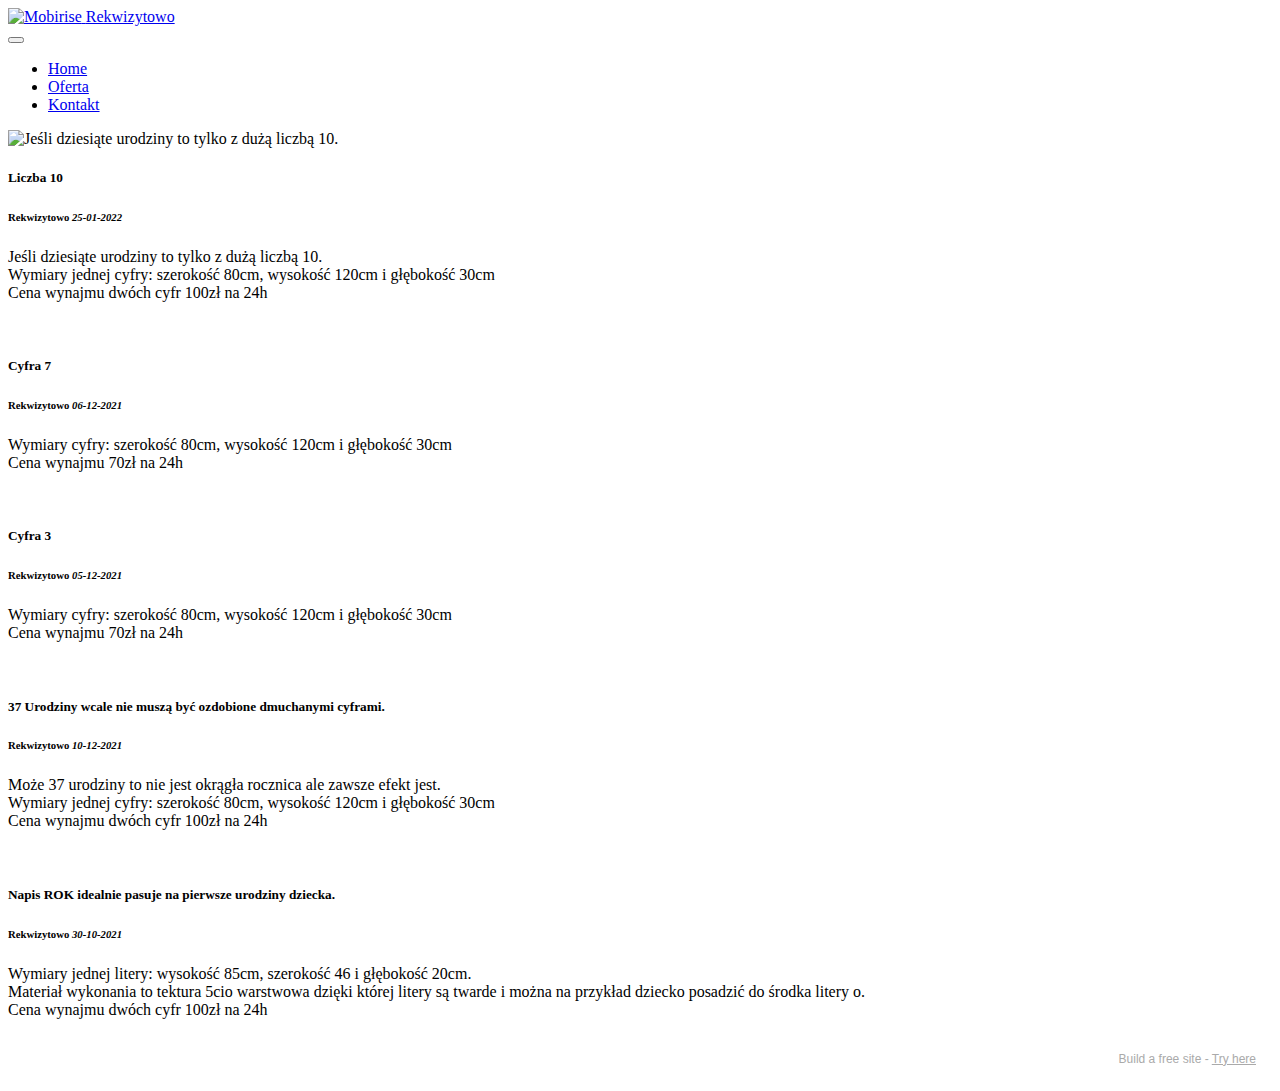
==== commit ad6b6382: "Add files via upload" ====
--- a/index.html
+++ b/index.html
@@ -1,10 +1,10 @@
 <!DOCTYPE html>
 <html  >
 <head>
-  <!-- Site made with Mobirise Website Builder v5.4.1, https://mobirise.com -->
+  <!-- Site made with Mobirise Website Builder v5.5.2, https://mobirise.com -->
   <meta charset="UTF-8">
   <meta http-equiv="X-UA-Compatible" content="IE=edge">
-  <meta name="generator" content="Mobirise v5.4.1, mobirise.com">
+  <meta name="generator" content="Mobirise v5.5.2, mobirise.com">
   <meta name="twitter:card" content="summary_large_image"/>
   <meta name="twitter:image:src" content="assets/images/index-meta.png">
   <meta property="og:image" content="assets/images/index-meta.png">
@@ -15,9 +15,11 @@
   
   
   <title>Rekwizytowo</title>
+  <link rel="stylesheet" href="assets/web/assets/mobirise-icons2/mobirise2.css">
   <link rel="stylesheet" href="assets/bootstrap/css/bootstrap.min.css">
   <link rel="stylesheet" href="assets/bootstrap/css/bootstrap-grid.min.css">
   <link rel="stylesheet" href="assets/bootstrap/css/bootstrap-reboot.min.css">
+  <link rel="stylesheet" href="assets/dropdown/css/style.css">
   <link rel="stylesheet" href="assets/socicon/css/styles.css">
   <link rel="stylesheet" href="assets/theme/css/style.css">
   <link rel="preload" href="https://fonts.googleapis.com/css?family=Jost:100,200,300,400,500,600,700,800,900,100i,200i,300i,400i,500i,600i,700i,800i,900i&display=swap" as="style" onload="this.onload=null;this.rel='stylesheet'">
@@ -30,7 +32,48 @@
 </head>
 <body>
   
-  <section data-bs-version="5.1" class="header3 cid-sM2VsVFBd9" id="header3-1i">
+  <section data-bs-version="5.1" class="menu menu3 cid-sVCC7NvG91" once="menu" id="menu3-1u">
+    
+    <nav class="navbar navbar-dropdown navbar-fixed-top navbar-expand-lg">
+        <div class="container">
+            <div class="navbar-brand">
+                <span class="navbar-logo">
+                    <a href="https://rekwizytowo.pl">
+                        <img src="assets/images/facebook-cover-photo-3-1640x624.png" alt="Mobirise" style="height: 3rem;">
+                    </a>
+                </span>
+                <span class="navbar-caption-wrap"><a class="navbar-caption text-black text-primary display-7" href="https://rekwizytowo.pl">Rekwizytowo</a></span>
+            </div>
+            <button class="navbar-toggler" type="button" data-toggle="collapse" data-bs-toggle="collapse" data-target="#navbarSupportedContent" data-bs-target="#navbarSupportedContent" aria-controls="navbarNavAltMarkup" aria-expanded="false" aria-label="Toggle navigation">
+                <div class="hamburger">
+                    <span></span>
+                    <span></span>
+                    <span></span>
+                    <span></span>
+                </div>
+            </button>
+            <div class="collapse navbar-collapse" id="navbarSupportedContent">
+                <ul class="navbar-nav nav-dropdown nav-right" data-app-modern-menu="true"><li class="nav-item"><a class="nav-link link text-black text-primary display-4" href="index.html"><span class="mobi-mbri mobi-mbri-home mbr-iconfont mbr-iconfont-btn"></span>Home</a></li>
+                    
+                    <li class="nav-item"><a class="nav-link link text-black text-primary display-4" href="oferta.html"><span class="mobi-mbri mobi-mbri-opened-folder mbr-iconfont mbr-iconfont-btn"></span>Oferta</a>
+                    </li><li class="nav-item"><a class="nav-link link text-black text-primary display-4" href="Kontakt.html"><span class="mobi-mbri mobi-mbri-letter mbr-iconfont mbr-iconfont-btn"></span>Kontakt</a></li></ul>
+                <div class="icons-menu">
+                    <a class="iconfont-wrapper" href="https://www.facebook.com/Rekwizytowo" target="_blank">
+                        <span class="p-2 mbr-iconfont socicon-facebook socicon"></span>
+                    </a>
+                    <a class="iconfont-wrapper" href="https://www.instagram.com/rekwizytowo/" target="_blank">
+                        <span class="p-2 mbr-iconfont socicon-instagram socicon"></span>
+                    </a>
+                    
+                    
+                </div>
+                
+            </div>
+        </div>
+    </nav>
+</section>
+
+<section data-bs-version="5.1" class="header3 cid-sM2VsVFBd9" id="header3-1i">
 
     
 
@@ -48,79 +91,83 @@
     </div>
 </section>
 
-<section data-bs-version="5.1" class="share3 cid-sOrClkKCqQ" id="share3-1k">
-    
-     
+<section data-bs-version="5.1" class="content1 cid-sVCuekQtGe" id="content1-1t">
     
     
-
     <div class="container">
-        <div class="media-container-row">
-            <div class="col-12">
-                <h3 class="mbr-section-title align-center mb-3 mbr-fonts-style display-5">Zapraszam na<br></h3>
-                <div class="social-list align-center">
-                   
-                    <a class="iconfont-wrapper bg-facebook m-2 " href="https://www.facebook.com/Rekwizytowo">
-                            <span class="socicon-facebook socicon"></span>
-                        </a>
-                        
-                        <a class="iconfont-wrapper bg-instagram m-2" href="https://www.instagram.com/rekwizytowo/">
-                            <span class="socicon-instagram socicon"></span>
-                        </a>
-                        
-                        
-                        
-                        
-                        
-                        
-                        
-                        
+        
+        <div class="row mt-4">
+            <div class="item features-image сol-12 col-md-6 col-lg-3 active">
+                <div class="item-wrapper">
+                    <div class="item-img">
+                        <img src="assets/images/img-21344444-960x1281.jpg" alt="Jeśli dziesiąte urodziny to tylko z dużą liczbą 10." title="" data-slide-to="0" data-bs-slide-to="0">
+                    </div>
+                    <div class="item-content">
+                        <h5 class="item-title mbr-fonts-style display-7"><strong>Liczba 10</strong></h5>
+                        <h6 class="item-subtitle mbr-fonts-style mt-1 display-7">
+                            <strong>Rekwizytowo</strong><em> 25-01-2022</em></h6>
+                        <p class="mbr-text mbr-fonts-style mt-3 display-7">Jeśli dziesiąte urodziny to tylko z dużą liczbą 10.<br>Wymiary jednej cyfry: szerokość 80cm, wysokość 120cm i głębokość 30cm<br>Cena wynajmu dwóch cyfr 100zł na 24h<br></p>
+                    </div>
+                    
                 </div>
             </div>
+            <div class="item features-image сol-12 col-md-6 col-lg-3">
+                <div class="item-wrapper">
+                    <div class="item-img">
+                        <img src="assets/images/77-960x960.jpg" alt="" title="" data-slide-to="1" data-bs-slide-to="1">
+                    </div>
+                    <div class="item-content">
+                        <h5 class="item-title mbr-fonts-style display-7"><strong>Cyfra 7</strong></h5>
+                        <h6 class="item-subtitle mbr-fonts-style mt-1 display-7"><strong>Rekwizytowo </strong><em>06</em><em>-12-2021</em></h6>
+                        <p class="mbr-text mbr-fonts-style mt-3 display-7">Wymiary cyfry: szerokość 80cm, wysokość 120cm i głębokość 30cm
+<br>Cena wynajmu 70zł na 24h<br></p>
+                    </div>
+                    
+                </div>
+            </div><div class="item features-image сol-12 col-md-6 col-lg-3">
+                <div class="item-wrapper">
+                    <div class="item-img">
+                        <img src="assets/images/img-9387-960x1440.jpg" alt="" title="" data-slide-to="2" data-bs-slide-to="2">
+                    </div>
+                    <div class="item-content">
+                        <h5 class="item-title mbr-fonts-style display-7"><strong>Cyfra 3</strong></h5>
+                        <h6 class="item-subtitle mbr-fonts-style mt-1 display-7"><strong>Rekwizytowo </strong><em>05-12-2021</em></h6>
+                        <p class="mbr-text mbr-fonts-style mt-3 display-7">Wymiary cyfry: szerokość 80cm, wysokość 120cm i głębokość 30cm
+<br>Cena wynajmu 70zł na 24h<br></p>
+                    </div>
+                    
+                </div>
+            </div><div class="item features-image сol-12 col-md-6 col-lg-3">
+                <div class="item-wrapper">
+                    <div class="item-img">
+                        <img src="assets/images/img-8635-960x1057.jpg" alt="" title="" data-slide-to="3" data-bs-slide-to="3">
+                    </div>
+                    <div class="item-content">
+                        <h5 class="item-title mbr-fonts-style display-7"><strong>37 Urodziny wcale nie muszą być ozdobione dmuchanymi cyframi.</strong></h5>
+                        <h6 class="item-subtitle mbr-fonts-style mt-1 display-7"><strong>Rekwizytowo</strong><em>&nbsp;10-12-2021</em></h6>
+                        <p class="mbr-text mbr-fonts-style mt-3 display-7">Może 37 urodziny to nie jest okrągła rocznica ale zawsze efekt jest.&nbsp;<br>Wymiary jednej cyfry: szerokość 80cm, wysokość 120cm i głębokość 30cm<br>Cena wynajmu dwóch cyfr 100zł na 24h<br></p>
+                    </div>
+                    
+                </div>
+            </div><div class="item features-image сol-12 col-md-6 col-lg-3">
+                <div class="item-wrapper">
+                    <div class="item-img">
+                        <img src="assets/images/rok2-596x596.jpg" alt="" title="" data-slide-to="4" data-bs-slide-to="4">
+                    </div>
+                    <div class="item-content">
+                        <h5 class="item-title mbr-fonts-style display-7"><strong>Napis ROK idealnie pasuje na pierwsze urodziny dziecka.</strong></h5>
+                        <h6 class="item-subtitle mbr-fonts-style mt-1 display-7"><strong>Rekwizytowo</strong><em>&nbsp;30-10-2021</em></h6>
+                        <p class="mbr-text mbr-fonts-style mt-3 display-7">Wymiary jednej litery: wysokość 85cm, szerokość 46 i głębokość 20cm.
+<br>Materiał wykonania to tektura 5cio warstwowa dzięki której litery są twarde i można na przykład dziecko posadzić do środka litery o.<br>Cena wynajmu dwóch cyfr 100zł na 24h<br></p>
+                    </div>
+                    
+                </div>
+            </div>
+
+
         </div>
     </div>
-</section>
-
-<section data-bs-version="5.1" class="content5 cid-sQrogiw3Ys" id="content5-1l">
-    
-    <div class="container">
-        <div class="row justify-content-center">
-            <div class="col-md-12 col-lg-9">
-                
-                
-                <p class="mbr-text mbr-fonts-style display-4">
-                    Zajmuję się tworzeniem różnego rodzaju rekwizytów do sesji zdjęciowych z materiału jakim jest tektura falista. Potrzebujesz czegoś nie codziennego napisz do mnie na fb lub instagram.</p>
-            </div>
-        </div>
-    </div>
-</section>
-
-<section data-bs-version="5.1" class="content5 cid-sQrwGPJXln" id="content5-1m">
-    
-    <div class="container">
-        <div class="row justify-content-center">
-            <div class="col-md-12 col-lg-4">
-                
-                <h4 class="mbr-section-subtitle mbr-fonts-style mb-4 display-4">
-                    Czerwony walec świąteczny. Alternatywa dla kostki.</h4>
-                <p class="mbr-text mbr-fonts-style display-7"><iframe src="https://www.facebook.com/plugins/post.php?href=https%3A%2F%2Fwww.facebook.com%2FRekwizytowo%2Fposts%2F3055973828015079&amp;show_text=true&amp;width=500" width="500" height="667" style="border-width: initial; border-style: none; overflow: hidden;" scrolling="no" frameborder="0" allowfullscreen="true" allow="autoplay; clipboard-write; encrypted-media; picture-in-picture; web-share"></iframe></p>
-            </div>
-        </div>
-    </div>
-</section>
-
-<section data-bs-version="5.1" class="content5 cid-sQrAd0t53X" id="content5-1n">
-    
-    <div class="container">
-        <div class="row justify-content-center">
-            <div class="col-md-12 col-lg-5">
-                
-                
-                <p class="mbr-text mbr-fonts-style display-7"><iframe src="https://www.facebook.com/plugins/post.php?href=https%3A%2F%2Fwww.facebook.com%2FRekwizytowo%2Fposts%2F3042161989396263&amp;show_text=true&amp;width=500" width="500" height="800" style="border-width: initial; border-style: none; overflow: hidden;" scrolling="no" frameborder="0" allowfullscreen="true" allow="autoplay; clipboard-write; encrypted-media; picture-in-picture; web-share"></iframe></p>
-            </div>
-        </div>
-    </div>
-</section><section style="background-color: #fff; font-family: -apple-system, BlinkMacSystemFont, 'Segoe UI', 'Roboto', 'Helvetica Neue', Arial, sans-serif; color:#aaa; font-size:12px; padding: 0; align-items: center; display: flex;"><a href="https://mobirise.site/i" style="flex: 1 1; height: 3rem; padding-left: 1rem;"></a><p style="flex: 0 0 auto; margin:0; padding-right:1rem;"><a href="https://mobirise.site/d" style="color:#aaa;">The web page</a> was started with Mobirise</p></section><script src="assets/bootstrap/js/bootstrap.bundle.min.js"></script>  <script src="assets/smoothscroll/smooth-scroll.js"></script>  <script src="assets/ytplayer/index.js"></script>  <script src="assets/theme/js/script.js"></script>  
+</section><section style="background-color: #fff; font-family: -apple-system, BlinkMacSystemFont, 'Segoe UI', 'Roboto', 'Helvetica Neue', Arial, sans-serif; color:#aaa; font-size:12px; padding: 0; align-items: center; display: flex;"><a href="https://mobirise.site/r" style="flex: 1 1; height: 3rem; padding-left: 1rem;"></a><p style="flex: 0 0 auto; margin:0; padding-right:1rem;">Build a free site - <a href="https://mobirise.site/w" style="color:#aaa;">Try here</a></p></section><script src="assets/bootstrap/js/bootstrap.bundle.min.js"></script>  <script src="assets/smoothscroll/smooth-scroll.js"></script>  <script src="assets/ytplayer/index.js"></script>  <script src="assets/dropdown/js/navbar-dropdown.js"></script>  <script src="assets/theme/js/script.js"></script>  
   
   
  <div id="scrollToTop" class="scrollToTop mbr-arrow-up"><a style="text-align: center;"><i class="mbr-arrow-up-icon mbr-arrow-up-icon-cm cm-icon cm-icon-smallarrow-up"></i></a></div>
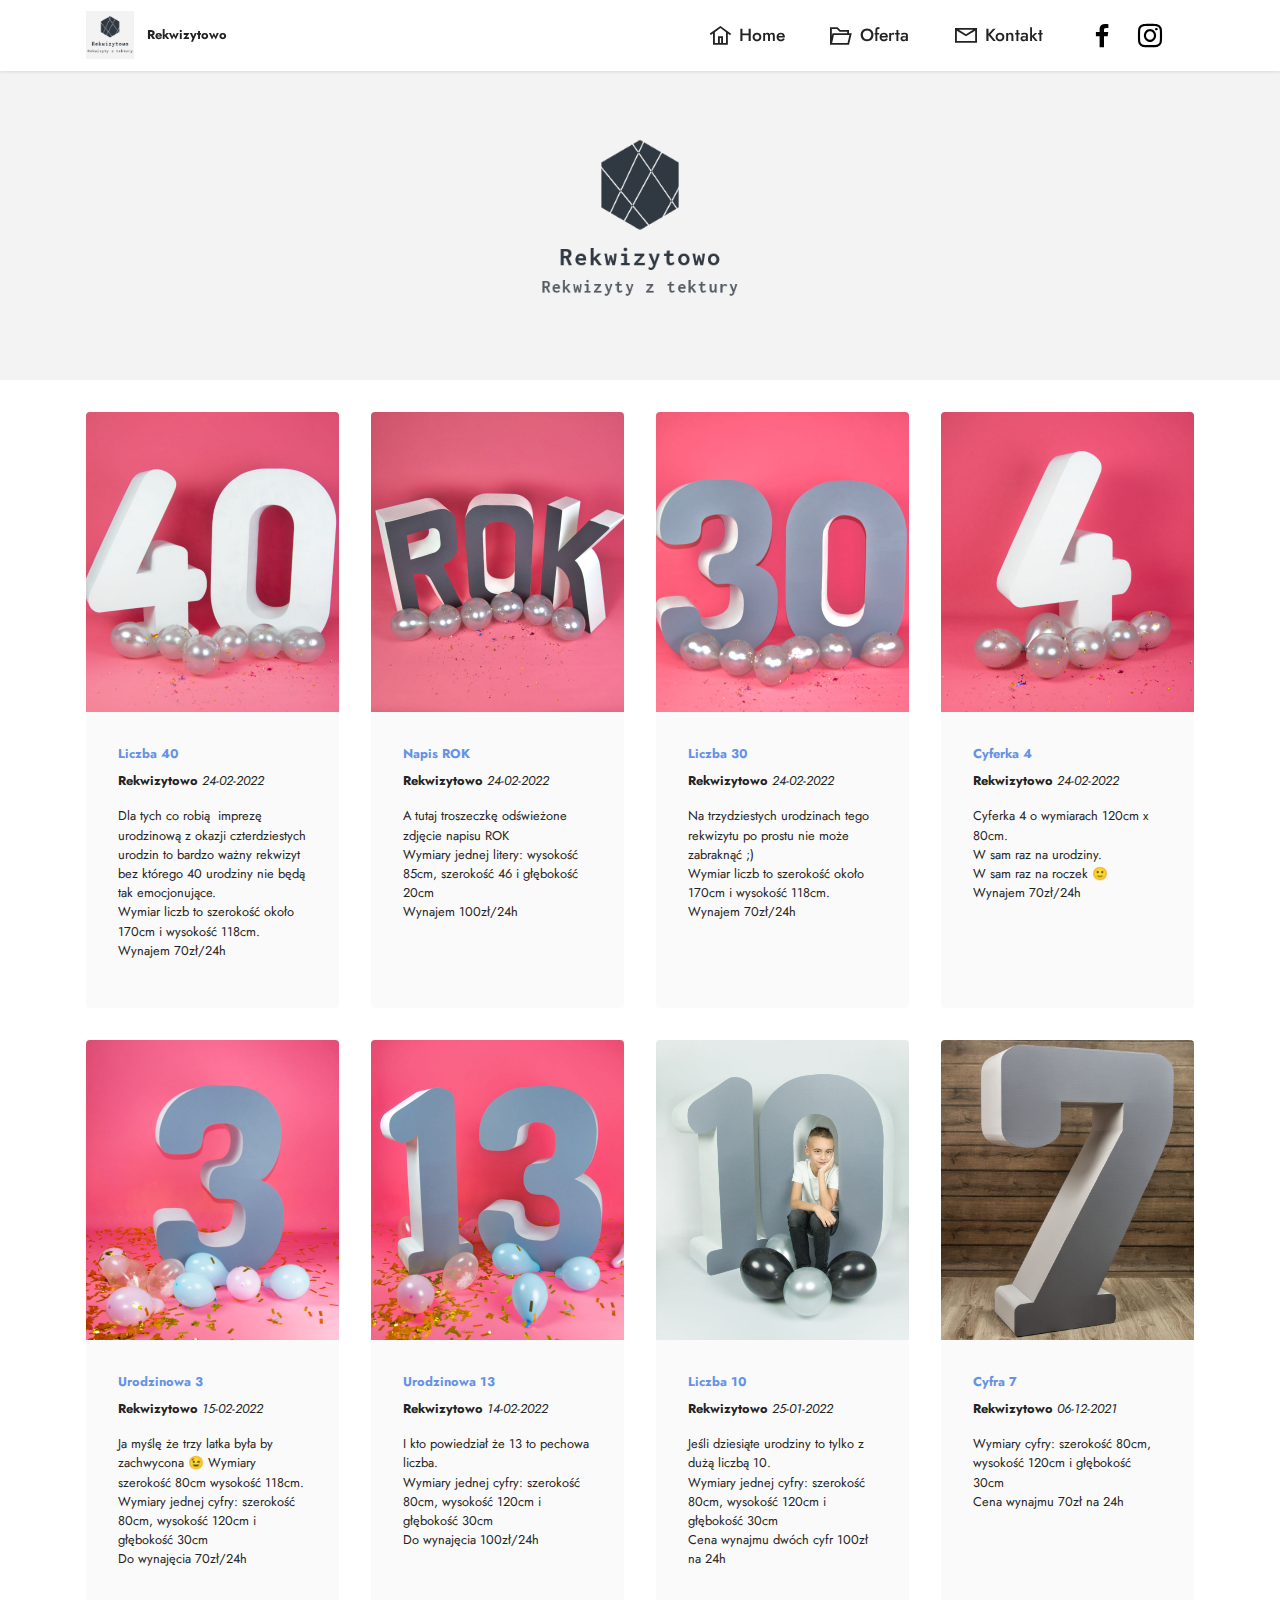
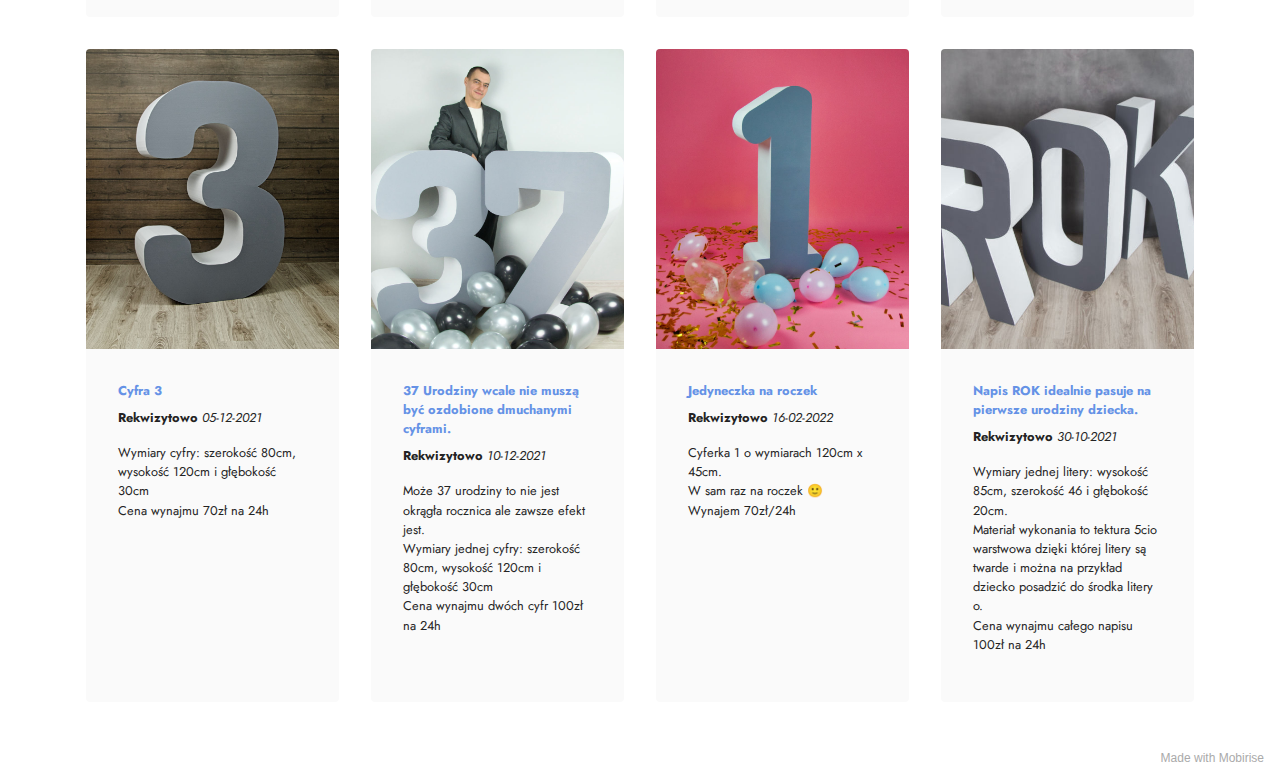
==== commit eb0fa047: "Add files via upload" ====
--- a/index.html
+++ b/index.html
@@ -8,13 +8,13 @@
   <meta name="twitter:card" content="summary_large_image"/>
   <meta name="twitter:image:src" content="assets/images/index-meta.png">
   <meta property="og:image" content="assets/images/index-meta.png">
-  <meta name="twitter:title" content="Rekwizytowo">
+  <meta name="twitter:title" content="Rekwizytowo - Zielona Góra Żary Lubsko Urodziny Rocznica Ślubu Duże Cyfry i Napisy">
   <meta name="viewport" content="width=device-width, initial-scale=1, minimum-scale=1">
-  <link rel="shortcut icon" href="assets/images/favicon-32x32.png" type="image/x-icon">
-  <meta name="description" content="Rekwizyty z tektury, sprzedaż i wynajem. ">
-  
-  
-  <title>Rekwizytowo</title>
+  <link rel="shortcut icon" href="assets/images/facebook-cover-photo-3-1640x624.png" type="image/x-icon">
+  <meta name="description" content="Rekwizyty do sesji zdjęciowych, sprzedaż i wynajem. Wielkie cyfry i napisy na każdą okazję. Zapraszam">
+  
+  
+  <title>Rekwizytowo - Zielona Góra Żary Lubsko Urodziny Rocznica Ślubu Duże Cyfry i Napisy</title>
   <link rel="stylesheet" href="assets/web/assets/mobirise-icons2/mobirise2.css">
   <link rel="stylesheet" href="assets/bootstrap/css/bootstrap.min.css">
   <link rel="stylesheet" href="assets/bootstrap/css/bootstrap-grid.min.css">
@@ -100,7 +100,86 @@
             <div class="item features-image сol-12 col-md-6 col-lg-3 active">
                 <div class="item-wrapper">
                     <div class="item-img">
-                        <img src="assets/images/img-21344444-960x1281.jpg" alt="Jeśli dziesiąte urodziny to tylko z dużą liczbą 10." title="" data-slide-to="0" data-bs-slide-to="0">
+                        <img src="assets/images/rekwizyty-do-zdec-sesji-urodziny-zielona-gora-lubsko-zary-1200x1200.jpg" alt="Jeśli dziesiąte urodziny to tylko z dużą liczbą 10." title="" data-slide-to="0" data-bs-slide-to="0">
+                    </div>
+                    <div class="item-content">
+                        <h5 class="item-title mbr-fonts-style display-7"><strong>Liczba 40</strong></h5>
+                        <h6 class="item-subtitle mbr-fonts-style mt-1 display-7">
+                            <strong>Rekwizytowo</strong><em>&nbsp;24-02-2022</em></h6>
+                        <p class="mbr-text mbr-fonts-style mt-3 display-7">Dla tych co robią&nbsp; imprezę urodzinową z okazji czterdziestych urodzin to bardzo ważny rekwizyt bez którego 40 urodziny nie będą tak emocjonujące.<br>Wymiar liczb to szerokość około 170cm i wysokość 118cm.<br>Wynajem 70zł/24h<br></p>
+                    </div>
+                    
+                </div>
+            </div><div class="item features-image сol-12 col-md-6 col-lg-3">
+                <div class="item-wrapper">
+                    <div class="item-img">
+                        <img src="assets/images/roczek-rekwizyt-na-sesje-zdjeciowa-zielona-gora-zary-lubsko-1200x1200.jpg" alt="Jeśli dziesiąte urodziny to tylko z dużą liczbą 10." title="" data-slide-to="1" data-bs-slide-to="1">
+                    </div>
+                    <div class="item-content">
+                        <h5 class="item-title mbr-fonts-style display-7"><strong>Napis ROK</strong></h5>
+                        <h6 class="item-subtitle mbr-fonts-style mt-1 display-7">
+                            <strong>Rekwizytowo</strong><em>&nbsp;24-02-2022</em></h6>
+                        <p class="mbr-text mbr-fonts-style mt-3 display-7">A tutaj troszeczkę odświeżone zdjęcie napisu ROK<br>Wymiary jednej litery: wysokość 85cm, szerokość 46 i głębokość 20cm<br>Wynajem 100zł/24h<br></p>
+                    </div>
+                    
+                </div>
+            </div><div class="item features-image сol-12 col-md-6 col-lg-3">
+                <div class="item-wrapper">
+                    <div class="item-img">
+                        <img src="assets/images/rekwizyto-do-zdjec-urodzinowe-lubsko-zielona-gora-zary-1200x1200.jpg" alt="Jeśli dziesiąte urodziny to tylko z dużą liczbą 10." title="" data-slide-to="2" data-bs-slide-to="2">
+                    </div>
+                    <div class="item-content">
+                        <h5 class="item-title mbr-fonts-style display-7"><strong>Liczba 30</strong></h5>
+                        <h6 class="item-subtitle mbr-fonts-style mt-1 display-7">
+                            <strong>Rekwizytowo</strong><em>&nbsp;24-02-2022</em></h6>
+                        <p class="mbr-text mbr-fonts-style mt-3 display-7">Na trzydziestych urodzinach tego rekwizytu po prostu nie może zabraknąć ;)<br>Wymiar liczb to szerokość około 170cm i wysokość 118cm.<br>Wynajem 70zł/24h<br></p>
+                    </div>
+                    
+                </div>
+            </div><div class="item features-image сol-12 col-md-6 col-lg-3">
+                <div class="item-wrapper">
+                    <div class="item-img">
+                        <img src="assets/images/rekwizyty-do-zdjec-sesje-urodziny-zielona-gora-lubsko-zary-1200x1200.jpg" alt="Jeśli dziesiąte urodziny to tylko z dużą liczbą 10." title="" data-slide-to="3" data-bs-slide-to="3">
+                    </div>
+                    <div class="item-content">
+                        <h5 class="item-title mbr-fonts-style display-7"><strong>Cyferka 4</strong></h5>
+                        <h6 class="item-subtitle mbr-fonts-style mt-1 display-7">
+                            <strong>Rekwizytowo</strong><em>&nbsp;24-02-2022</em></h6>
+                        <p class="mbr-text mbr-fonts-style mt-3 display-7">Cyferka 4 o wymiarach 120cm x 80cm.<br>
+W sam raz na urodziny.<br>W sam raz na roczek 🙂<br>Wynajem 70zł/24h<br></p>
+                    </div>
+                    
+                </div>
+            </div><div class="item features-image сol-12 col-md-6 col-lg-3">
+                <div class="item-wrapper">
+                    <div class="item-img">
+                        <img src="assets/images/fb1200x1200-1200x1200.jpg" alt="Jeśli dziesiąte urodziny to tylko z dużą liczbą 10." title="" data-slide-to="4" data-bs-slide-to="4">
+                    </div>
+                    <div class="item-content">
+                        <h5 class="item-title mbr-fonts-style display-7"><strong>Urodzinowa 3</strong></h5>
+                        <h6 class="item-subtitle mbr-fonts-style mt-1 display-7">
+                            <strong>Rekwizytowo</strong><em> 15-02-2022</em></h6>
+                        <p class="mbr-text mbr-fonts-style mt-3 display-7">Ja myślę że trzy latka była by zachwycona 😉 Wymiary szerokość 80cm wysokość 118cm.<br>Wymiary jednej cyfry: szerokość 80cm, wysokość 120cm i głębokość 30cm<br>Do wynajęcia 70zł/24h</p>
+                    </div>
+                    
+                </div>
+            </div><div class="item features-image сol-12 col-md-6 col-lg-3">
+                <div class="item-wrapper">
+                    <div class="item-img">
+                        <img src="assets/images/1200x1200fb-1na1-1200x1200.jpg" alt="Jeśli dziesiąte urodziny to tylko z dużą liczbą 10." title="" data-slide-to="5" data-bs-slide-to="5">
+                    </div>
+                    <div class="item-content">
+                        <h5 class="item-title mbr-fonts-style display-7"><strong>Urodzinowa 13</strong></h5>
+                        <h6 class="item-subtitle mbr-fonts-style mt-1 display-7">
+                            <strong>Rekwizytowo</strong><em> 14-02-2022</em></h6>
+                        <p class="mbr-text mbr-fonts-style mt-3 display-7">I kto powiedział że 13 to pechowa liczba.<br>Wymiary jednej cyfry: szerokość 80cm, wysokość 120cm i głębokość 30cm<br>Do wynajęcia 100zł/24h<br><br></p>
+                    </div>
+                    
+                </div>
+            </div><div class="item features-image сol-12 col-md-6 col-lg-3">
+                <div class="item-wrapper">
+                    <div class="item-img">
+                        <img src="assets/images/img-21344444-960x1281.jpg" alt="Jeśli dziesiąte urodziny to tylko z dużą liczbą 10." title="" data-slide-to="6" data-bs-slide-to="6">
                     </div>
                     <div class="item-content">
                         <h5 class="item-title mbr-fonts-style display-7"><strong>Liczba 10</strong></h5>
@@ -114,7 +193,7 @@
             <div class="item features-image сol-12 col-md-6 col-lg-3">
                 <div class="item-wrapper">
                     <div class="item-img">
-                        <img src="assets/images/77-960x960.jpg" alt="" title="" data-slide-to="1" data-bs-slide-to="1">
+                        <img src="assets/images/77-960x960.jpg" alt="" title="" data-slide-to="7" data-bs-slide-to="7">
                     </div>
                     <div class="item-content">
                         <h5 class="item-title mbr-fonts-style display-7"><strong>Cyfra 7</strong></h5>
@@ -127,7 +206,7 @@
             </div><div class="item features-image сol-12 col-md-6 col-lg-3">
                 <div class="item-wrapper">
                     <div class="item-img">
-                        <img src="assets/images/img-9387-960x1440.jpg" alt="" title="" data-slide-to="2" data-bs-slide-to="2">
+                        <img src="assets/images/img-9387-960x1440.jpg" alt="" title="" data-slide-to="8" data-bs-slide-to="8">
                     </div>
                     <div class="item-content">
                         <h5 class="item-title mbr-fonts-style display-7"><strong>Cyfra 3</strong></h5>
@@ -140,7 +219,7 @@
             </div><div class="item features-image сol-12 col-md-6 col-lg-3">
                 <div class="item-wrapper">
                     <div class="item-img">
-                        <img src="assets/images/img-8635-960x1057.jpg" alt="" title="" data-slide-to="3" data-bs-slide-to="3">
+                        <img src="assets/images/img-8635-960x1057.jpg" alt="" title="" data-slide-to="9" data-bs-slide-to="9">
                     </div>
                     <div class="item-content">
                         <h5 class="item-title mbr-fonts-style display-7"><strong>37 Urodziny wcale nie muszą być ozdobione dmuchanymi cyframi.</strong></h5>
@@ -152,13 +231,27 @@
             </div><div class="item features-image сol-12 col-md-6 col-lg-3">
                 <div class="item-wrapper">
                     <div class="item-img">
-                        <img src="assets/images/rok2-596x596.jpg" alt="" title="" data-slide-to="4" data-bs-slide-to="4">
+                        <img src="assets/images/insta1080x1080-2-1080x1080.jpg" alt="Jeśli dziesiąte urodziny to tylko z dużą liczbą 10." title="" data-slide-to="10" data-bs-slide-to="10">
+                    </div>
+                    <div class="item-content">
+                        <h5 class="item-title mbr-fonts-style display-7"><strong>Jedyneczka na roczek</strong></h5>
+                        <h6 class="item-subtitle mbr-fonts-style mt-1 display-7">
+                            <strong>Rekwizytowo</strong><em> 16-02-2022</em></h6>
+                        <p class="mbr-text mbr-fonts-style mt-3 display-7">Cyferka 1 o wymiarach 120cm x 45cm.
+<br>W sam raz na roczek 🙂<br>Wynajem 70zł/24h<br></p>
+                    </div>
+                    
+                </div>
+            </div><div class="item features-image сol-12 col-md-6 col-lg-3">
+                <div class="item-wrapper">
+                    <div class="item-img">
+                        <img src="assets/images/rok2-596x596.jpg" alt="" title="" data-slide-to="11" data-bs-slide-to="11">
                     </div>
                     <div class="item-content">
                         <h5 class="item-title mbr-fonts-style display-7"><strong>Napis ROK idealnie pasuje na pierwsze urodziny dziecka.</strong></h5>
                         <h6 class="item-subtitle mbr-fonts-style mt-1 display-7"><strong>Rekwizytowo</strong><em>&nbsp;30-10-2021</em></h6>
                         <p class="mbr-text mbr-fonts-style mt-3 display-7">Wymiary jednej litery: wysokość 85cm, szerokość 46 i głębokość 20cm.
-<br>Materiał wykonania to tektura 5cio warstwowa dzięki której litery są twarde i można na przykład dziecko posadzić do środka litery o.<br>Cena wynajmu dwóch cyfr 100zł na 24h<br></p>
+<br>Materiał wykonania to tektura 5cio warstwowa dzięki której litery są twarde i można na przykład dziecko posadzić do środka litery o.<br>Cena wynajmu całego napisu 100zł na 24h<br></p>
                     </div>
                     
                 </div>
@@ -167,7 +260,7 @@
 
         </div>
     </div>
-</section><section style="background-color: #fff; font-family: -apple-system, BlinkMacSystemFont, 'Segoe UI', 'Roboto', 'Helvetica Neue', Arial, sans-serif; color:#aaa; font-size:12px; padding: 0; align-items: center; display: flex;"><a href="https://mobirise.site/r" style="flex: 1 1; height: 3rem; padding-left: 1rem;"></a><p style="flex: 0 0 auto; margin:0; padding-right:1rem;">Build a free site - <a href="https://mobirise.site/w" style="color:#aaa;">Try here</a></p></section><script src="assets/bootstrap/js/bootstrap.bundle.min.js"></script>  <script src="assets/smoothscroll/smooth-scroll.js"></script>  <script src="assets/ytplayer/index.js"></script>  <script src="assets/dropdown/js/navbar-dropdown.js"></script>  <script src="assets/theme/js/script.js"></script>  
+</section><section style="background-color: #fff; font-family: -apple-system, BlinkMacSystemFont, 'Segoe UI', 'Roboto', 'Helvetica Neue', Arial, sans-serif; color:#aaa; font-size:12px; padding: 0; align-items: center; display: flex;"><a href="https://mobirise.site/l" style="flex: 1 1; height: 3rem; padding-left: 1rem;"></a><p style="flex: 0 0 auto; margin:0; padding-right:1rem;">Made with <a href="https://mobirise.site/a" style="color:#aaa;">Mobirise</a></p></section><script src="assets/bootstrap/js/bootstrap.bundle.min.js"></script>  <script src="assets/smoothscroll/smooth-scroll.js"></script>  <script src="assets/ytplayer/index.js"></script>  <script src="assets/dropdown/js/navbar-dropdown.js"></script>  <script src="assets/theme/js/script.js"></script>  
   
   
  <div id="scrollToTop" class="scrollToTop mbr-arrow-up"><a style="text-align: center;"><i class="mbr-arrow-up-icon mbr-arrow-up-icon-cm cm-icon cm-icon-smallarrow-up"></i></a></div>
--- a/assets/web/assets/mobirise-icons2/mobirise2.css
+++ b/assets/web/assets/mobirise-icons2/mobirise2.css
@@ -0,0 +1,498 @@
+@font-face {
+  font-family: 'Moririse2';
+  font-display: swap;
+  src:  url('mobirise2.eot?f2bix4');
+  src:  url('mobirise2.eot?f2bix4#iefix') format('embedded-opentype'),
+    url('mobirise2.ttf?f2bix4') format('truetype'),
+    url('mobirise2.woff?f2bix4') format('woff'),
+    url('mobirise2.svg?f2bix4#mobirise2') format('svg');
+  font-weight: normal;
+  font-style: normal;
+}
+
+[class^="mobi-"], [class*=" mobi-"] {
+  /* use !important to prevent issues with browser extensions that change fonts */
+  font-family: 'Moririse2' !important;
+  speak: none;
+  font-style: normal;
+  font-weight: normal;
+  font-variant: normal;
+  text-transform: none;
+  line-height: 1;
+
+  /* Better Font Rendering =========== */
+  -webkit-font-smoothing: antialiased;
+  -moz-osx-font-smoothing: grayscale;
+}
+
+.mobi-mbri-add-submenu:before {
+  content: "\e900";
+}
+.mobi-mbri-alert:before {
+  content: "\e901";
+}
+.mobi-mbri-align-center:before {
+  content: "\e902";
+}
+.mobi-mbri-align-justify:before {
+  content: "\e903";
+}
+.mobi-mbri-align-left:before {
+  content: "\e904";
+}
+.mobi-mbri-align-right:before {
+  content: "\e905";
+}
+.mobi-mbri-android:before {
+  content: "\e906";
+}
+.mobi-mbri-apple:before {
+  content: "\e907";
+}
+.mobi-mbri-arrow-down:before {
+  content: "\e908";
+}
+.mobi-mbri-arrow-next:before {
+  content: "\e909";
+}
+.mobi-mbri-arrow-prev:before {
+  content: "\e90a";
+}
+.mobi-mbri-arrow-up:before {
+  content: "\e90b";
+}
+.mobi-mbri-bold:before {
+  content: "\e90c";
+}
+.mobi-mbri-bookmark:before {
+  content: "\e90d";
+}
+.mobi-mbri-bootstrap:before {
+  content: "\e90e";
+}
+.mobi-mbri-briefcase:before {
+  content: "\e90f";
+}
+.mobi-mbri-browse:before {
+  content: "\e910";
+}
+.mobi-mbri-bulleted-list:before {
+  content: "\e911";
+}
+.mobi-mbri-calendar:before {
+  content: "\e912";
+}
+.mobi-mbri-camera:before {
+  content: "\e913";
+}
+.mobi-mbri-cart-add:before {
+  content: "\e914";
+}
+.mobi-mbri-cart-full:before {
+  content: "\e915";
+}
+.mobi-mbri-cash:before {
+  content: "\e916";
+}
+.mobi-mbri-change-style:before {
+  content: "\e917";
+}
+.mobi-mbri-chat:before {
+  content: "\e918";
+}
+.mobi-mbri-clock:before {
+  content: "\e919";
+}
+.mobi-mbri-close:before {
+  content: "\e91a";
+}
+.mobi-mbri-cloud:before {
+  content: "\e91b";
+}
+.mobi-mbri-code:before {
+  content: "\e91c";
+}
+.mobi-mbri-contact-form:before {
+  content: "\e91d";
+}
+.mobi-mbri-credit-card:before {
+  content: "\e91e";
+}
+.mobi-mbri-cursor-click:before {
+  content: "\e91f";
+}
+.mobi-mbri-cust-feedback:before {
+  content: "\e920";
+}
+.mobi-mbri-database:before {
+  content: "\e921";
+}
+.mobi-mbri-delivery:before {
+  content: "\e922";
+}
+.mobi-mbri-desktop:before {
+  content: "\e923";
+}
+.mobi-mbri-devices:before {
+  content: "\e924";
+}
+.mobi-mbri-down:before {
+  content: "\e925";
+}
+.mobi-mbri-download-2:before {
+  content: "\e926";
+}
+.mobi-mbri-download:before {
+  content: "\e927";
+}
+.mobi-mbri-drag-n-drop-2:before {
+  content: "\e928";
+}
+.mobi-mbri-drag-n-drop:before {
+  content: "\e929";
+}
+.mobi-mbri-edit-2:before {
+  content: "\e92a";
+}
+.mobi-mbri-edit:before {
+  content: "\e92b";
+}
+.mobi-mbri-error:before {
+  content: "\e92c";
+}
+.mobi-mbri-extension:before {
+  content: "\e92d";
+}
+.mobi-mbri-features:before {
+  content: "\e92e";
+}
+.mobi-mbri-file:before {
+  content: "\e92f";
+}
+.mobi-mbri-flag:before {
+  content: "\e930";
+}
+.mobi-mbri-folder:before {
+  content: "\e931";
+}
+.mobi-mbri-gift:before {
+  content: "\e932";
+}
+.mobi-mbri-github:before {
+  content: "\e933";
+}
+.mobi-mbri-globe-2:before {
+  content: "\e934";
+}
+.mobi-mbri-globe:before {
+  content: "\e935";
+}
+.mobi-mbri-growing-chart:before {
+  content: "\e936";
+}
+.mobi-mbri-hearth:before {
+  content: "\e937";
+}
+.mobi-mbri-help:before {
+  content: "\e938";
+}
+.mobi-mbri-home:before {
+  content: "\e939";
+}
+.mobi-mbri-hot-cup:before {
+  content: "\e93a";
+}
+.mobi-mbri-idea:before {
+  content: "\e93b";
+}
+.mobi-mbri-image-gallery:before {
+  content: "\e93c";
+}
+.mobi-mbri-image-slider:before {
+  content: "\e93d";
+}
+.mobi-mbri-info:before {
+  content: "\e93e";
+}
+.mobi-mbri-italic:before {
+  content: "\e93f";
+}
+.mobi-mbri-key:before {
+  content: "\e940";
+}
+.mobi-mbri-laptop:before {
+  content: "\e941";
+}
+.mobi-mbri-layers:before {
+  content: "\e942";
+}
+.mobi-mbri-left-right:before {
+  content: "\e943";
+}
+.mobi-mbri-left:before {
+  content: "\e944";
+}
+.mobi-mbri-letter:before {
+  content: "\e945";
+}
+.mobi-mbri-like:before {
+  content: "\e946";
+}
+.mobi-mbri-link:before {
+  content: "\e947";
+}
+.mobi-mbri-lock:before {
+  content: "\e948";
+}
+.mobi-mbri-login:before {
+  content: "\e949";
+}
+.mobi-mbri-logout:before {
+  content: "\e94a";
+}
+.mobi-mbri-magic-stick:before {
+  content: "\e94b";
+}
+.mobi-mbri-map-pin:before {
+  content: "\e94c";
+}
+.mobi-mbri-menu:before {
+  content: "\e94d";
+}
+.mobi-mbri-mobile-2:before {
+  content: "\e94e";
+}
+.mobi-mbri-mobile-horizontal:before {
+  content: "\e94f";
+}
+.mobi-mbri-mobile:before {
+  content: "\e950";
+}
+.mobi-mbri-mobirise:before {
+  content: "\e951";
+}
+.mobi-mbri-more-horizontal:before {
+  content: "\e952";
+}
+.mobi-mbri-more-vertical:before {
+  content: "\e953";
+}
+.mobi-mbri-music:before {
+  content: "\e954";
+}
+.mobi-mbri-new-file:before {
+  content: "\e955";
+}
+.mobi-mbri-numbered-list:before {
+  content: "\e956";
+}
+.mobi-mbri-opened-folder:before {
+  content: "\e957";
+}
+.mobi-mbri-pages:before {
+  content: "\e958";
+}
+.mobi-mbri-paper-plane:before {
+  content: "\e959";
+}
+.mobi-mbri-paperclip:before {
+  content: "\e95a";
+}
+.mobi-mbri-phone:before {
+  content: "\e95b";
+}
+.mobi-mbri-photo:before {
+  content: "\e95c";
+}
+.mobi-mbri-photos:before {
+  content: "\e95d";
+}
+.mobi-mbri-pin:before {
+  content: "\e95e";
+}
+.mobi-mbri-play:before {
+  content: "\e95f";
+}
+.mobi-mbri-plus:before {
+  content: "\e960";
+}
+.mobi-mbri-preview:before {
+  content: "\e961";
+}
+.mobi-mbri-print:before {
+  content: "\e962";
+}
+.mobi-mbri-protect:before {
+  content: "\e963";
+}
+.mobi-mbri-question:before {
+  content: "\e964";
+}
+.mobi-mbri-quote-left:before {
+  content: "\e965";
+}
+.mobi-mbri-quote-right:before {
+  content: "\e966";
+}
+.mobi-mbri-redo:before {
+  content: "\e967";
+}
+.mobi-mbri-refresh:before {
+  content: "\e968";
+}
+.mobi-mbri-responsive-2:before {
+  content: "\e969";
+}
+.mobi-mbri-responsive:before {
+  content: "\e96a";
+}
+.mobi-mbri-right:before {
+  content: "\e96b";
+}
+.mobi-mbri-rocket:before {
+  content: "\e96c";
+}
+.mobi-mbri-sad-face:before {
+  content: "\e96d";
+}
+.mobi-mbri-sale:before {
+  content: "\e96e";
+}
+.mobi-mbri-save:before {
+  content: "\e96f";
+}
+.mobi-mbri-search:before {
+  content: "\e970";
+}
+.mobi-mbri-setting-2:before {
+  content: "\e971";
+}
+.mobi-mbri-setting-3:before {
+  content: "\e972";
+}
+.mobi-mbri-setting:before {
+  content: "\e973";
+}
+.mobi-mbri-share:before {
+  content: "\e974";
+}
+.mobi-mbri-shopping-bag:before {
+  content: "\e975";
+}
+.mobi-mbri-shopping-basket:before {
+  content: "\e976";
+}
+.mobi-mbri-shopping-cart:before {
+  content: "\e977";
+}
+.mobi-mbri-sites:before {
+  content: "\e978";
+}
+.mobi-mbri-smile-face:before {
+  content: "\e979";
+}
+.mobi-mbri-speed:before {
+  content: "\e97a";
+}
+.mobi-mbri-star:before {
+  content: "\e97b";
+}
+.mobi-mbri-success:before {
+  content: "\e97c";
+}
+.mobi-mbri-sun:before {
+  content: "\e97d";
+}
+.mobi-mbri-sun2:before {
+  content: "\e97e";
+}
+.mobi-mbri-tablet-vertical:before {
+  content: "\e97f";
+}
+.mobi-mbri-tablet:before {
+  content: "\e980";
+}
+.mobi-mbri-target:before {
+  content: "\e981";
+}
+.mobi-mbri-timer:before {
+  content: "\e982";
+}
+.mobi-mbri-to-ftp:before {
+  content: "\e983";
+}
+.mobi-mbri-to-local-drive:before {
+  content: "\e984";
+}
+.mobi-mbri-touch-swipe:before {
+  content: "\e985";
+}
+.mobi-mbri-touch:before {
+  content: "\e986";
+}
+.mobi-mbri-trash:before {
+  content: "\e987";
+}
+.mobi-mbri-underline:before {
+  content: "\e988";
+}
+.mobi-mbri-undo:before {
+  content: "\e989";
+}
+.mobi-mbri-unlink:before {
+  content: "\e98a";
+}
+.mobi-mbri-unlock:before {
+  content: "\e98b";
+}
+.mobi-mbri-up-down:before {
+  content: "\e98c";
+}
+.mobi-mbri-up:before {
+  content: "\e98d";
+}
+.mobi-mbri-update:before {
+  content: "\e98e";
+}
+.mobi-mbri-upload-2:before {
+  content: "\e98f";
+}
+.mobi-mbri-upload:before {
+  content: "\e990";
+}
+.mobi-mbri-user-2:before {
+  content: "\e991";
+}
+.mobi-mbri-user:before {
+  content: "\e992";
+}
+.mobi-mbri-users:before {
+  content: "\e993";
+}
+.mobi-mbri-video-play:before {
+  content: "\e994";
+}
+.mobi-mbri-video:before {
+  content: "\e995";
+}
+.mobi-mbri-watch:before {
+  content: "\e996";
+}
+.mobi-mbri-website-theme-2:before {
+  content: "\e997";
+}
+.mobi-mbri-website-theme:before {
+  content: "\e998";
+}
+.mobi-mbri-wifi:before {
+  content: "\e999";
+}
+.mobi-mbri-windows:before {
+  content: "\e99a";
+}
+.mobi-mbri-zoom-in:before {
+  content: "\e99b";
+}
+.mobi-mbri-zoom-out:before {
+  content: "\e99c";
+}
--- a/assets/dropdown/css/style.css
+++ b/assets/dropdown/css/style.css
@@ -0,0 +1,265 @@
+.navbar-dropdown {
+  left: 0;
+  padding: 0;
+  position: absolute;
+  right: 0;
+  top: 0;
+  transition: all 0.45s ease;
+  z-index: 1030;
+  background: #282828; }
+  .navbar-dropdown .navbar-logo {
+    margin-right: 0.8rem;
+    transition: margin 0.3s ease-in-out;
+    vertical-align: middle; }
+    .navbar-dropdown .navbar-logo img {
+      height: 3.125rem;
+      transition: all 0.3s ease-in-out; }
+    .navbar-dropdown .navbar-logo.mbr-iconfont {
+      font-size: 3.125rem;
+      line-height: 3.125rem; }
+  .navbar-dropdown .navbar-caption {
+    font-weight: 700;
+    white-space: normal;
+    vertical-align: -4px;
+    line-height: 3.125rem !important; }
+    .navbar-dropdown .navbar-caption, .navbar-dropdown .navbar-caption:hover {
+      color: inherit;
+      text-decoration: none; }
+  .navbar-dropdown .mbr-iconfont + .navbar-caption {
+    vertical-align: -1px; }
+  .navbar-dropdown.navbar-fixed-top {
+    position: fixed; }
+  .navbar-dropdown .navbar-brand span {
+    vertical-align: -4px; }
+  .navbar-dropdown.bg-color.transparent {
+    background: none; }
+  .navbar-dropdown.navbar-short .navbar-brand {
+    padding: 0.625rem 0; }
+    .navbar-dropdown.navbar-short .navbar-brand span {
+      vertical-align: -1px; }
+  .navbar-dropdown.navbar-short .navbar-caption {
+    line-height: 2.375rem !important;
+    vertical-align: -2px; }
+  .navbar-dropdown.navbar-short .navbar-logo {
+    margin-right: 0.5rem; }
+    .navbar-dropdown.navbar-short .navbar-logo img {
+      height: 2.375rem; }
+    .navbar-dropdown.navbar-short .navbar-logo.mbr-iconfont {
+      font-size: 2.375rem;
+      line-height: 2.375rem; }
+  .navbar-dropdown.navbar-short .mbr-table-cell {
+    height: 3.625rem; }
+  .navbar-dropdown .navbar-close {
+    left: 0.6875rem;
+    position: fixed;
+    top: 0.75rem;
+    z-index: 1000; }
+  .navbar-dropdown .hamburger-icon {
+    content: "";
+    display: inline-block;
+    vertical-align: middle;
+    width: 16px;
+    -webkit-box-shadow: 0 -6px 0 1px #282828,0 0 0 1px #282828,0 6px 0 1px #282828;
+    -moz-box-shadow: 0 -6px 0 1px #282828,0 0 0 1px #282828,0 6px 0 1px #282828;
+    box-shadow: 0 -6px 0 1px #282828,0 0 0 1px #282828,0 6px 0 1px #282828; }
+
+.dropdown-menu .dropdown-toggle[data-toggle="dropdown-submenu"]::after {
+  border-bottom: 0.35em solid transparent;
+  border-left: 0.35em solid;
+  border-right: 0;
+  border-top: 0.35em solid transparent;
+  margin-left: 0.3rem; }
+
+.dropdown-menu .dropdown-item:focus {
+  outline: 0; }
+
+.nav-dropdown {
+  font-size: 0.75rem;
+  font-weight: 500;
+  height: auto !important; }
+  .nav-dropdown .nav-btn {
+    padding-left: 1rem; }
+  .nav-dropdown .link {
+    margin: .667em 1.667em;
+    font-weight: 500;
+    padding: 0;
+    transition: color .2s ease-in-out; }
+    .nav-dropdown .link.dropdown-toggle {
+      margin-right: 2.583em; }
+      .nav-dropdown .link.dropdown-toggle::after {
+        margin-left: .25rem;
+        border-top: 0.35em solid;
+        border-right: 0.35em solid transparent;
+        border-left: 0.35em solid transparent;
+        border-bottom: 0; }
+      .nav-dropdown .link.dropdown-toggle[aria-expanded="true"] {
+        margin: 0;
+        padding: 0.667em 3.263em  0.667em 1.667em; }
+  .nav-dropdown .link::after,
+  .nav-dropdown .dropdown-item::after {
+    color: inherit; }
+  .nav-dropdown .btn {
+    font-size: 0.75rem;
+    font-weight: 700;
+    letter-spacing: 0;
+    margin-bottom: 0;
+    padding-left: 1.25rem;
+    padding-right: 1.25rem; }
+  .nav-dropdown .dropdown-menu {
+    border-radius: 0;
+    border: 0;
+    left: 0;
+    margin: 0;
+    padding-bottom: 1.25rem;
+    padding-top: 1.25rem;
+    position: relative; }
+  .nav-dropdown .dropdown-submenu {
+    margin-left: 0.125rem;
+    top: 0; }
+  .nav-dropdown .dropdown-item {
+    font-weight: 500;
+    line-height: 2;
+    padding: 0.3846em 4.615em 0.3846em 1.5385em;
+    position: relative;
+    transition: color .2s ease-in-out, background-color .2s ease-in-out; }
+    .nav-dropdown .dropdown-item::after {
+      margin-top: -0.3077em;
+      position: absolute;
+      right: 1.1538em;
+      top: 50%; }
+    .nav-dropdown .dropdown-item:focus, .nav-dropdown .dropdown-item:hover {
+      background: none; }
+
+@media (max-width: 767px) {
+  .nav-dropdown.navbar-toggleable-sm {
+    bottom: 0;
+    display: none;
+    left: 0;
+    overflow-x: hidden;
+    position: fixed;
+    top: 0;
+    transform: translateX(-100%);
+    -ms-transform: translateX(-100%);
+    -webkit-transform: translateX(-100%);
+    width: 18.75rem;
+    z-index: 999; } }
+.nav-dropdown.navbar-toggleable-xl {
+  bottom: 0;
+  display: none;
+  left: 0;
+  overflow-x: hidden;
+  position: fixed;
+  top: 0;
+  transform: translateX(-100%);
+  -ms-transform: translateX(-100%);
+  -webkit-transform: translateX(-100%);
+  width: 18.75rem;
+  z-index: 999; }
+
+.nav-dropdown-sm {
+  display: block !important;
+  overflow-x: hidden;
+  overflow: auto;
+  padding-top: 3.875rem; }
+  .nav-dropdown-sm::after {
+    content: "";
+    display: block;
+    height: 3rem;
+    width: 100%; }
+  .nav-dropdown-sm.collapse.in ~ .navbar-close {
+    display: block !important; }
+  .nav-dropdown-sm.collapsing, .nav-dropdown-sm.collapse.in {
+    transform: translateX(0);
+    -ms-transform: translateX(0);
+    -webkit-transform: translateX(0);
+    transition: all 0.25s ease-out;
+    -webkit-transition: all 0.25s ease-out;
+    background: #282828; }
+  .nav-dropdown-sm.collapsing[aria-expanded="false"] {
+    transform: translateX(-100%);
+    -ms-transform: translateX(-100%);
+    -webkit-transform: translateX(-100%); }
+  .nav-dropdown-sm .nav-item {
+    display: block;
+    margin-left: 0 !important;
+    padding-left: 0; }
+  .nav-dropdown-sm .link,
+  .nav-dropdown-sm .dropdown-item {
+    border-top: 1px dotted rgba(255, 255, 255, 0.1);
+    font-size: 0.8125rem;
+    line-height: 1.6;
+    margin: 0 !important;
+    padding: 0.875rem 2.4rem 0.875rem 1.5625rem !important;
+    position: relative;
+    white-space: normal; }
+    .nav-dropdown-sm .link:focus, .nav-dropdown-sm .link:hover,
+    .nav-dropdown-sm .dropdown-item:focus,
+    .nav-dropdown-sm .dropdown-item:hover {
+      background: rgba(0, 0, 0, 0.2) !important;
+      color: #c0a375; }
+  .nav-dropdown-sm .nav-btn {
+    position: relative;
+    padding: 1.5625rem 1.5625rem 0 1.5625rem; }
+    .nav-dropdown-sm .nav-btn::before {
+      border-top: 1px dotted rgba(255, 255, 255, 0.1);
+      content: "";
+      left: 0;
+      position: absolute;
+      top: 0;
+      width: 100%; }
+    .nav-dropdown-sm .nav-btn + .nav-btn {
+      padding-top: 0.625rem; }
+      .nav-dropdown-sm .nav-btn + .nav-btn::before {
+        display: none; }
+  .nav-dropdown-sm .btn {
+    padding: 0.625rem 0; }
+  .nav-dropdown-sm .dropdown-toggle[data-toggle="dropdown-submenu"]::after {
+    margin-left: .25rem;
+    border-top: 0.35em solid;
+    border-right: 0.35em solid transparent;
+    border-left: 0.35em solid transparent;
+    border-bottom: 0; }
+  .nav-dropdown-sm .dropdown-toggle[data-toggle="dropdown-submenu"][aria-expanded="true"]::after {
+    border-top: 0;
+    border-right: 0.35em solid transparent;
+    border-left: 0.35em solid transparent;
+    border-bottom: 0.35em solid; }
+  .nav-dropdown-sm .dropdown-menu {
+    margin: 0;
+    padding: 0;
+    position: relative;
+    top: 0;
+    left: 0;
+    width: 100%;
+    border: 0;
+    float: none;
+    border-radius: 0;
+    background: none; }
+  .nav-dropdown-sm .dropdown-submenu {
+    left: 100%;
+    margin-left: 0.125rem;
+    margin-top: -1.25rem;
+    top: 0; }
+
+.navbar-toggleable-sm .nav-dropdown .dropdown-menu {
+  position: absolute; }
+
+.navbar-toggleable-sm .nav-dropdown .dropdown-submenu {
+  left: 100%;
+  margin-left: 0.125rem;
+  margin-top: -1.25rem;
+  top: 0; }
+
+.navbar-toggleable-sm.opened .nav-dropdown .dropdown-menu {
+  position: relative; }
+
+.navbar-toggleable-sm.opened .nav-dropdown .dropdown-submenu {
+  left: 0;
+  margin-left: 00rem;
+  margin-top: 0rem;
+  top: 0; }
+
+.is-builder .nav-dropdown.collapsing {
+  transition: none !important; }
+
+
--- a/assets/socicon/css/styles.css
+++ b/assets/socicon/css/styles.css
@@ -0,0 +1,934 @@
+@charset "UTF-8";
+
+@font-face {
+  font-family: 'Socicon';
+  src:  url('../fonts/socicon.eot');
+  src:  url('../fonts/socicon.eot?#iefix') format('embedded-opentype'),
+    url('../fonts/socicon.woff2') format('woff2'),
+    url('../fonts/socicon.ttf') format('truetype'),
+    url('../fonts/socicon.woff') format('woff'),
+    url('../fonts/socicon.svg#socicon') format('svg');
+  font-weight: normal;
+  font-style: normal;
+  font-display: swap;
+}
+
+[data-icon]:before {
+  font-family: "socicon" !important;
+  content: attr(data-icon);
+  font-style: normal !important;
+  font-weight: normal !important;
+  font-variant: normal !important;
+  text-transform: none !important;
+  speak: none;
+  line-height: 1;
+  -webkit-font-smoothing: antialiased;
+  -moz-osx-font-smoothing: grayscale;
+}
+
+[class^="socicon-"], [class*=" socicon-"] {
+  /* use !important to prevent issues with browser extensions that change fonts */
+  font-family: 'Socicon' !important;
+  speak: none;
+  font-style: normal;
+  font-weight: normal;
+  font-variant: normal;
+  text-transform: none;
+  line-height: 1;
+
+  /* Better Font Rendering =========== */
+  -webkit-font-smoothing: antialiased;
+  -moz-osx-font-smoothing: grayscale;
+}
+
+.socicon-eitaa:before {
+  content: "\e97c";
+}
+.socicon-soroush:before {
+  content: "\e97d";
+}
+.socicon-bale:before {
+  content: "\e97e";
+}
+.socicon-zazzle:before {
+  content: "\e97b";
+}
+.socicon-society6:before {
+  content: "\e97a";
+}
+.socicon-redbubble:before {
+  content: "\e979";
+}
+.socicon-avvo:before {
+  content: "\e978";
+}
+.socicon-stitcher:before {
+  content: "\e977";
+}
+.socicon-googlehangouts:before {
+  content: "\e974";
+}
+.socicon-dlive:before {
+  content: "\e975";
+}
+.socicon-vsco:before {
+  content: "\e976";
+}
+.socicon-flipboard:before {
+  content: "\e973";
+}
+.socicon-ubuntu:before {
+  content: "\e958";
+}
+.socicon-artstation:before {
+  content: "\e959";
+}
+.socicon-invision:before {
+  content: "\e95a";
+}
+.socicon-torial:before {
+  content: "\e95b";
+}
+.socicon-collectorz:before {
+  content: "\e95c";
+}
+.socicon-seenthis:before {
+  content: "\e95d";
+}
+.socicon-googleplaymusic:before {
+  content: "\e95e";
+}
+.socicon-debian:before {
+  content: "\e95f";
+}
+.socicon-filmfreeway:before {
+  content: "\e960";
+}
+.socicon-gnome:before {
+  content: "\e961";
+}
+.socicon-itchio:before {
+  content: "\e962";
+}
+.socicon-jamendo:before {
+  content: "\e963";
+}
+.socicon-mix:before {
+  content: "\e964";
+}
+.socicon-sharepoint:before {
+  content: "\e965";
+}
+.socicon-tinder:before {
+  content: "\e966";
+}
+.socicon-windguru:before {
+  content: "\e967";
+}
+.socicon-cdbaby:before {
+  content: "\e968";
+}
+.socicon-elementaryos:before {
+  content: "\e969";
+}
+.socicon-stage32:before {
+  content: "\e96a";
+}
+.socicon-tiktok:before {
+  content: "\e96b";
+}
+.socicon-gitter:before {
+  content: "\e96c";
+}
+.socicon-letterboxd:before {
+  content: "\e96d";
+}
+.socicon-threema:before {
+  content: "\e96e";
+}
+.socicon-splice:before {
+  content: "\e96f";
+}
+.socicon-metapop:before {
+  content: "\e970";
+}
+.socicon-naver:before {
+  content: "\e971";
+}
+.socicon-remote:before {
+  content: "\e972";
+}
+.socicon-internet:before {
+  content: "\e957";
+}
+.socicon-moddb:before {
+  content: "\e94b";
+}
+.socicon-indiedb:before {
+  content: "\e94c";
+}
+.socicon-traxsource:before {
+  content: "\e94d";
+}
+.socicon-gamefor:before {
+  content: "\e94e";
+}
+.socicon-pixiv:before {
+  content: "\e94f";
+}
+.socicon-myanimelist:before {
+  content: "\e950";
+}
+.socicon-blackberry:before {
+  content: "\e951";
+}
+.socicon-wickr:before {
+  content: "\e952";
+}
+.socicon-spip:before {
+  content: "\e953";
+}
+.socicon-napster:before {
+  content: "\e954";
+}
+.socicon-beatport:before {
+  content: "\e955";
+}
+.socicon-hackerone:before {
+  content: "\e956";
+}
+.socicon-hackernews:before {
+  content: "\e946";
+}
+.socicon-smashwords:before {
+  content: "\e947";
+}
+.socicon-kobo:before {
+  content: "\e948";
+}
+.socicon-bookbub:before {
+  content: "\e949";
+}
+.socicon-mailru:before {
+  content: "\e94a";
+}
+.socicon-gitlab:before {
+  content: "\e945";
+}
+.socicon-instructables:before {
+  content: "\e944";
+}
+.socicon-portfolio:before {
+  content: "\e943";
+}
+.socicon-codered:before {
+  content: "\e940";
+}
+.socicon-origin:before {
+  content: "\e941";
+}
+.socicon-nextdoor:before {
+  content: "\e942";
+}
+.socicon-udemy:before {
+  content: "\e93f";
+}
+.socicon-livemaster:before {
+  content: "\e93e";
+}
+.socicon-crunchbase:before {
+  content: "\e93b";
+}
+.socicon-homefy:before {
+  content: "\e93c";
+}
+.socicon-calendly:before {
+  content: "\e93d";
+}
+.socicon-realtor:before {
+  content: "\e90f";
+}
+.socicon-tidal:before {
+  content: "\e910";
+}
+.socicon-qobuz:before {
+  content: "\e911";
+}
+.socicon-natgeo:before {
+  content: "\e912";
+}
+.socicon-mastodon:before {
+  content: "\e913";
+}
+.socicon-unsplash:before {
+  content: "\e914";
+}
+.socicon-homeadvisor:before {
+  content: "\e915";
+}
+.socicon-angieslist:before {
+  content: "\e916";
+}
+.socicon-codepen:before {
+  content: "\e917";
+}
+.socicon-slack:before {
+  content: "\e918";
+}
+.socicon-openaigym:before {
+  content: "\e919";
+}
+.socicon-logmein:before {
+  content: "\e91a";
+}
+.socicon-fiverr:before {
+  content: "\e91b";
+}
+.socicon-gotomeeting:before {
+  content: "\e91c";
+}
+.socicon-aliexpress:before {
+  content: "\e91d";
+}
+.socicon-guru:before {
+  content: "\e91e";
+}
+.socicon-appstore:before {
+  content: "\e91f";
+}
+.socicon-homes:before {
+  content: "\e920";
+}
+.socicon-zoom:before {
+  content: "\e921";
+}
+.socicon-alibaba:before {
+  content: "\e922";
+}
+.socicon-craigslist:before {
+  content: "\e923";
+}
+.socicon-wix:before {
+  content: "\e924";
+}
+.socicon-redfin:before {
+  content: "\e925";
+}
+.socicon-googlecalendar:before {
+  content: "\e926";
+}
+.socicon-shopify:before {
+  content: "\e927";
+}
+.socicon-freelancer:before {
+  content: "\e928";
+}
+.socicon-seedrs:before {
+  content: "\e929";
+}
+.socicon-bing:before {
+  content: "\e92a";
+}
+.socicon-doodle:before {
+  content: "\e92b";
+}
+.socicon-bonanza:before {
+  content: "\e92c";
+}
+.socicon-squarespace:before {
+  content: "\e92d";
+}
+.socicon-toptal:before {
+  content: "\e92e";
+}
+.socicon-gust:before {
+  content: "\e92f";
+}
+.socicon-ask:before {
+  content: "\e930";
+}
+.socicon-trulia:before {
+  content: "\e931";
+}
+.socicon-loomly:before {
+  content: "\e932";
+}
+.socicon-ghost:before {
+  content: "\e933";
+}
+.socicon-upwork:before {
+  content: "\e934";
+}
+.socicon-fundable:before {
+  content: "\e935";
+}
+.socicon-booking:before {
+  content: "\e936";
+}
+.socicon-googlemaps:before {
+  content: "\e937";
+}
+.socicon-zillow:before {
+  content: "\e938";
+}
+.socicon-niconico:before {
+  content: "\e939";
+}
+.socicon-toneden:before {
+  content: "\e93a";
+}
+.socicon-augment:before {
+  content: "\e908";
+}
+.socicon-bitbucket:before {
+  content: "\e909";
+}
+.socicon-fyuse:before {
+  content: "\e90a";
+}
+.socicon-yt-gaming:before {
+  content: "\e90b";
+}
+.socicon-sketchfab:before {
+  content: "\e90c";
+}
+.socicon-mobcrush:before {
+  content: "\e90d";
+}
+.socicon-microsoft:before {
+  content: "\e90e";
+}
+.socicon-pandora:before {
+  content: "\e907";
+}
+.socicon-messenger:before {
+  content: "\e906";
+}
+.socicon-gamewisp:before {
+  content: "\e905";
+}
+.socicon-bloglovin:before {
+  content: "\e904";
+}
+.socicon-tunein:before {
+  content: "\e903";
+}
+.socicon-gamejolt:before {
+  content: "\e901";
+}
+.socicon-trello:before {
+  content: "\e902";
+}
+.socicon-spreadshirt:before {
+  content: "\e900";
+}
+.socicon-500px:before {
+  content: "\e000";
+}
+.socicon-8tracks:before {
+  content: "\e001";
+}
+.socicon-airbnb:before {
+  content: "\e002";
+}
+.socicon-alliance:before {
+  content: "\e003";
+}
+.socicon-amazon:before {
+  content: "\e004";
+}
+.socicon-amplement:before {
+  content: "\e005";
+}
+.socicon-android:before {
+  content: "\e006";
+}
+.socicon-angellist:before {
+  content: "\e007";
+}
+.socicon-apple:before {
+  content: "\e008";
+}
+.socicon-appnet:before {
+  content: "\e009";
+}
+.socicon-baidu:before {
+  content: "\e00a";
+}
+.socicon-bandcamp:before {
+  content: "\e00b";
+}
+.socicon-battlenet:before {
+  content: "\e00c";
+}
+.socicon-mixer:before {
+  content: "\e00d";
+}
+.socicon-bebee:before {
+  content: "\e00e";
+}
+.socicon-bebo:before {
+  content: "\e00f";
+}
+.socicon-behance:before {
+  content: "\e010";
+}
+.socicon-blizzard:before {
+  content: "\e011";
+}
+.socicon-blogger:before {
+  content: "\e012";
+}
+.socicon-buffer:before {
+  content: "\e013";
+}
+.socicon-chrome:before {
+  content: "\e014";
+}
+.socicon-coderwall:before {
+  content: "\e015";
+}
+.socicon-curse:before {
+  content: "\e016";
+}
+.socicon-dailymotion:before {
+  content: "\e017";
+}
+.socicon-deezer:before {
+  content: "\e018";
+}
+.socicon-delicious:before {
+  content: "\e019";
+}
+.socicon-deviantart:before {
+  content: "\e01a";
+}
+.socicon-diablo:before {
+  content: "\e01b";
+}
+.socicon-digg:before {
+  content: "\e01c";
+}
+.socicon-discord:before {
+  content: "\e01d";
+}
+.socicon-disqus:before {
+  content: "\e01e";
+}
+.socicon-douban:before {
+  content: "\e01f";
+}
+.socicon-draugiem:before {
+  content: "\e020";
+}
+.socicon-dribbble:before {
+  content: "\e021";
+}
+.socicon-drupal:before {
+  content: "\e022";
+}
+.socicon-ebay:before {
+  content: "\e023";
+}
+.socicon-ello:before {
+  content: "\e024";
+}
+.socicon-endomodo:before {
+  content: "\e025";
+}
+.socicon-envato:before {
+  content: "\e026";
+}
+.socicon-etsy:before {
+  content: "\e027";
+}
+.socicon-facebook:before {
+  content: "\e028";
+}
+.socicon-feedburner:before {
+  content: "\e029";
+}
+.socicon-filmweb:before {
+  content: "\e02a";
+}
+.socicon-firefox:before {
+  content: "\e02b";
+}
+.socicon-flattr:before {
+  content: "\e02c";
+}
+.socicon-flickr:before {
+  content: "\e02d";
+}
+.socicon-formulr:before {
+  content: "\e02e";
+}
+.socicon-forrst:before {
+  content: "\e02f";
+}
+.socicon-foursquare:before {
+  content: "\e030";
+}
+.socicon-friendfeed:before {
+  content: "\e031";
+}
+.socicon-github:before {
+  content: "\e032";
+}
+.socicon-goodreads:before {
+  content: "\e033";
+}
+.socicon-google:before {
+  content: "\e034";
+}
+.socicon-googlescholar:before {
+  content: "\e035";
+}
+.socicon-googlegroups:before {
+  content: "\e036";
+}
+.socicon-googlephotos:before {
+  content: "\e037";
+}
+.socicon-googleplus:before {
+  content: "\e038";
+}
+.socicon-grooveshark:before {
+  content: "\e039";
+}
+.socicon-hackerrank:before {
+  content: "\e03a";
+}
+.socicon-hearthstone:before {
+  content: "\e03b";
+}
+.socicon-hellocoton:before {
+  content: "\e03c";
+}
+.socicon-heroes:before {
+  content: "\e03d";
+}
+.socicon-smashcast:before {
+  content: "\e03e";
+}
+.socicon-horde:before {
+  content: "\e03f";
+}
+.socicon-houzz:before {
+  content: "\e040";
+}
+.socicon-icq:before {
+  content: "\e041";
+}
+.socicon-identica:before {
+  content: "\e042";
+}
+.socicon-imdb:before {
+  content: "\e043";
+}
+.socicon-instagram:before {
+  content: "\e044";
+}
+.socicon-issuu:before {
+  content: "\e045";
+}
+.socicon-istock:before {
+  content: "\e046";
+}
+.socicon-itunes:before {
+  content: "\e047";
+}
+.socicon-keybase:before {
+  content: "\e048";
+}
+.socicon-lanyrd:before {
+  content: "\e049";
+}
+.socicon-lastfm:before {
+  content: "\e04a";
+}
+.socicon-line:before {
+  content: "\e04b";
+}
+.socicon-linkedin:before {
+  content: "\e04c";
+}
+.socicon-livejournal:before {
+  content: "\e04d";
+}
+.socicon-lyft:before {
+  content: "\e04e";
+}
+.socicon-macos:before {
+  content: "\e04f";
+}
+.socicon-mail:before {
+  content: "\e050";
+}
+.socicon-medium:before {
+  content: "\e051";
+}
+.socicon-meetup:before {
+  content: "\e052";
+}
+.socicon-mixcloud:before {
+  content: "\e053";
+}
+.socicon-modelmayhem:before {
+  content: "\e054";
+}
+.socicon-mumble:before {
+  content: "\e055";
+}
+.socicon-myspace:before {
+  content: "\e056";
+}
+.socicon-newsvine:before {
+  content: "\e057";
+}
+.socicon-nintendo:before {
+  content: "\e058";
+}
+.socicon-npm:before {
+  content: "\e059";
+}
+.socicon-odnoklassniki:before {
+  content: "\e05a";
+}
+.socicon-openid:before {
+  content: "\e05b";
+}
+.socicon-opera:before {
+  content: "\e05c";
+}
+.socicon-outlook:before {
+  content: "\e05d";
+}
+.socicon-overwatch:before {
+  content: "\e05e";
+}
+.socicon-patreon:before {
+  content: "\e05f";
+}
+.socicon-paypal:before {
+  content: "\e060";
+}
+.socicon-periscope:before {
+  content: "\e061";
+}
+.socicon-persona:before {
+  content: "\e062";
+}
+.socicon-pinterest:before {
+  content: "\e063";
+}
+.socicon-play:before {
+  content: "\e064";
+}
+.socicon-player:before {
+  content: "\e065";
+}
+.socicon-playstation:before {
+  content: "\e066";
+}
+.socicon-pocket:before {
+  content: "\e067";
+}
+.socicon-qq:before {
+  content: "\e068";
+}
+.socicon-quora:before {
+  content: "\e069";
+}
+.socicon-raidcall:before {
+  content: "\e06a";
+}
+.socicon-ravelry:before {
+  content: "\e06b";
+}
+.socicon-reddit:before {
+  content: "\e06c";
+}
+.socicon-renren:before {
+  content: "\e06d";
+}
+.socicon-researchgate:before {
+  content: "\e06e";
+}
+.socicon-residentadvisor:before {
+  content: "\e06f";
+}
+.socicon-reverbnation:before {
+  content: "\e070";
+}
+.socicon-rss:before {
+  content: "\e071";
+}
+.socicon-sharethis:before {
+  content: "\e072";
+}
+.socicon-skype:before {
+  content: "\e073";
+}
+.socicon-slideshare:before {
+  content: "\e074";
+}
+.socicon-smugmug:before {
+  content: "\e075";
+}
+.socicon-snapchat:before {
+  content: "\e076";
+}
+.socicon-songkick:before {
+  content: "\e077";
+}
+.socicon-soundcloud:before {
+  content: "\e078";
+}
+.socicon-spotify:before {
+  content: "\e079";
+}
+.socicon-stackexchange:before {
+  content: "\e07a";
+}
+.socicon-stackoverflow:before {
+  content: "\e07b";
+}
+.socicon-starcraft:before {
+  content: "\e07c";
+}
+.socicon-stayfriends:before {
+  content: "\e07d";
+}
+.socicon-steam:before {
+  content: "\e07e";
+}
+.socicon-storehouse:before {
+  content: "\e07f";
+}
+.socicon-strava:before {
+  content: "\e080";
+}
+.socicon-streamjar:before {
+  content: "\e081";
+}
+.socicon-stumbleupon:before {
+  content: "\e082";
+}
+.socicon-swarm:before {
+  content: "\e083";
+}
+.socicon-teamspeak:before {
+  content: "\e084";
+}
+.socicon-teamviewer:before {
+  content: "\e085";
+}
+.socicon-technorati:before {
+  content: "\e086";
+}
+.socicon-telegram:before {
+  content: "\e087";
+}
+.socicon-tripadvisor:before {
+  content: "\e088";
+}
+.socicon-tripit:before {
+  content: "\e089";
+}
+.socicon-triplej:before {
+  content: "\e08a";
+}
+.socicon-tumblr:before {
+  content: "\e08b";
+}
+.socicon-twitch:before {
+  content: "\e08c";
+}
+.socicon-twitter:before {
+  content: "\e08d";
+}
+.socicon-uber:before {
+  content: "\e08e";
+}
+.socicon-ventrilo:before {
+  content: "\e08f";
+}
+.socicon-viadeo:before {
+  content: "\e090";
+}
+.socicon-viber:before {
+  content: "\e091";
+}
+.socicon-viewbug:before {
+  content: "\e092";
+}
+.socicon-vimeo:before {
+  content: "\e093";
+}
+.socicon-vine:before {
+  content: "\e094";
+}
+.socicon-vkontakte:before {
+  content: "\e095";
+}
+.socicon-warcraft:before {
+  content: "\e096";
+}
+.socicon-wechat:before {
+  content: "\e097";
+}
+.socicon-weibo:before {
+  content: "\e098";
+}
+.socicon-whatsapp:before {
+  content: "\e099";
+}
+.socicon-wikipedia:before {
+  content: "\e09a";
+}
+.socicon-windows:before {
+  content: "\e09b";
+}
+.socicon-wordpress:before {
+  content: "\e09c";
+}
+.socicon-wykop:before {
+  content: "\e09d";
+}
+.socicon-xbox:before {
+  content: "\e09e";
+}
+.socicon-xing:before {
+  content: "\e09f";
+}
+.socicon-yahoo:before {
+  content: "\e0a0";
+}
+.socicon-yammer:before {
+  content: "\e0a1";
+}
+.socicon-yandex:before {
+  content: "\e0a2";
+}
+.socicon-yelp:before {
+  content: "\e0a3";
+}
+.socicon-younow:before {
+  content: "\e0a4";
+}
+.socicon-youtube:before {
+  content: "\e0a5";
+}
+.socicon-zapier:before {
+  content: "\e0a6";
+}
+.socicon-zerply:before {
+  content: "\e0a7";
+}
+.socicon-zomato:before {
+  content: "\e0a8";
+}
+.socicon-zynga:before {
+  content: "\e0a9";
+}
--- a/assets/theme/css/style.css
+++ b/assets/theme/css/style.css
@@ -0,0 +1,948 @@
+@charset "UTF-8";
+section {
+  background-color: #ffffff;
+}
+
+body {
+  font-style: normal;
+  line-height: 1.5;
+  font-weight: 400;
+  color: #232323;
+  position: relative;
+}
+
+button {
+  background-color: transparent;
+  border-color: transparent;
+}
+
+section,
+.container,
+.container-fluid {
+  position: relative;
+  word-wrap: break-word;
+}
+
+a.mbr-iconfont:hover {
+  text-decoration: none;
+}
+
+.article .lead p,
+.article .lead ul,
+.article .lead ol,
+.article .lead pre,
+.article .lead blockquote {
+  margin-bottom: 0;
+}
+
+a {
+  font-style: normal;
+  font-weight: 400;
+  cursor: pointer;
+}
+a, a:hover {
+  text-decoration: none;
+}
+
+.mbr-section-title {
+  font-style: normal;
+  line-height: 1.3;
+}
+
+.mbr-section-subtitle {
+  line-height: 1.3;
+}
+
+.mbr-text {
+  font-style: normal;
+  line-height: 1.7;
+}
+
+h1,
+h2,
+h3,
+h4,
+h5,
+h6,
+.display-1,
+.display-2,
+.display-4,
+.display-5,
+.display-7,
+span,
+p,
+a {
+  line-height: 1;
+  word-break: break-word;
+  word-wrap: break-word;
+  font-weight: 400;
+}
+
+b,
+strong {
+  font-weight: bold;
+}
+
+input:-webkit-autofill, input:-webkit-autofill:hover, input:-webkit-autofill:focus, input:-webkit-autofill:active {
+  transition-delay: 9999s;
+  -webkit-transition-property: background-color, color;
+  transition-property: background-color, color;
+}
+
+textarea[type=hidden] {
+  display: none;
+}
+
+section {
+  background-position: 50% 50%;
+  background-repeat: no-repeat;
+  background-size: cover;
+}
+section .mbr-background-video,
+section .mbr-background-video-preview {
+  position: absolute;
+  bottom: 0;
+  left: 0;
+  right: 0;
+  top: 0;
+}
+
+.hidden {
+  visibility: hidden;
+}
+
+.mbr-z-index20 {
+  z-index: 20;
+}
+
+/*! Base colors */
+.mbr-white {
+  color: #ffffff;
+}
+
+.mbr-black {
+  color: #111111;
+}
+
+.mbr-bg-white {
+  background-color: #ffffff;
+}
+
+.mbr-bg-black {
+  background-color: #000000;
+}
+
+/*! Text-aligns */
+.align-left {
+  text-align: left;
+}
+
+.align-center {
+  text-align: center;
+}
+
+.align-right {
+  text-align: right;
+}
+
+/*! Font-weight  */
+.mbr-light {
+  font-weight: 300;
+}
+
+.mbr-regular {
+  font-weight: 400;
+}
+
+.mbr-semibold {
+  font-weight: 500;
+}
+
+.mbr-bold {
+  font-weight: 700;
+}
+
+/*! Media  */
+.media-content {
+  flex-basis: 100%;
+}
+
+.media-container-row {
+  display: flex;
+  flex-direction: row;
+  flex-wrap: wrap;
+  justify-content: center;
+  align-content: center;
+  align-items: start;
+}
+.media-container-row .media-size-item {
+  width: 400px;
+}
+
+.media-container-column {
+  display: flex;
+  flex-direction: column;
+  flex-wrap: wrap;
+  justify-content: center;
+  align-content: center;
+  align-items: stretch;
+}
+.media-container-column > * {
+  width: 100%;
+}
+
+@media (min-width: 992px) {
+  .media-container-row {
+    flex-wrap: nowrap;
+  }
+}
+figure {
+  margin-bottom: 0;
+  overflow: hidden;
+}
+
+figure[mbr-media-size] {
+  transition: width 0.1s;
+}
+
+img,
+iframe {
+  display: block;
+  width: 100%;
+}
+
+.card {
+  background-color: transparent;
+  border: none;
+}
+
+.card-box {
+  width: 100%;
+}
+
+.card-img {
+  text-align: center;
+  flex-shrink: 0;
+  -webkit-flex-shrink: 0;
+}
+
+.media {
+  max-width: 100%;
+  margin: 0 auto;
+}
+
+.mbr-figure {
+  align-self: center;
+}
+
+.media-container > div {
+  max-width: 100%;
+}
+
+.mbr-figure img,
+.card-img img {
+  width: 100%;
+}
+
+@media (max-width: 991px) {
+  .media-size-item {
+    width: auto !important;
+  }
+
+  .media {
+    width: auto;
+  }
+
+  .mbr-figure {
+    width: 100% !important;
+  }
+}
+/*! Buttons */
+.mbr-section-btn {
+  margin-left: -0.6rem;
+  margin-right: -0.6rem;
+  font-size: 0;
+}
+
+.btn {
+  font-weight: 600;
+  border-width: 1px;
+  font-style: normal;
+  margin: 0.6rem 0.6rem;
+  white-space: normal;
+  transition: all 0.2s ease-in-out;
+  display: inline-flex;
+  align-items: center;
+  justify-content: center;
+  word-break: break-word;
+}
+
+.btn-sm {
+  font-weight: 600;
+  letter-spacing: 0px;
+  transition: all 0.3s ease-in-out;
+}
+
+.btn-md {
+  font-weight: 600;
+  letter-spacing: 0px;
+  transition: all 0.3s ease-in-out;
+}
+
+.btn-lg {
+  font-weight: 600;
+  letter-spacing: 0px;
+  transition: all 0.3s ease-in-out;
+}
+
+.btn-form {
+  margin: 0;
+}
+.btn-form:hover {
+  cursor: pointer;
+}
+
+nav .mbr-section-btn {
+  margin-left: 0rem;
+  margin-right: 0rem;
+}
+
+/*! Btn icon margin */
+.btn .mbr-iconfont,
+.btn.btn-sm .mbr-iconfont {
+  order: 1;
+  cursor: pointer;
+  margin-left: 0.5rem;
+  vertical-align: sub;
+}
+
+.btn.btn-md .mbr-iconfont,
+.btn.btn-md .mbr-iconfont {
+  margin-left: 0.8rem;
+}
+
+.mbr-regular {
+  font-weight: 400;
+}
+
+.mbr-semibold {
+  font-weight: 500;
+}
+
+.mbr-bold {
+  font-weight: 700;
+}
+
+[type=submit] {
+  -webkit-appearance: none;
+}
+
+/*! Full-screen */
+.mbr-fullscreen .mbr-overlay {
+  min-height: 100vh;
+}
+
+.mbr-fullscreen {
+  display: flex;
+  display: -moz-flex;
+  display: -ms-flex;
+  display: -o-flex;
+  align-items: center;
+  min-height: 100vh;
+  padding-top: 3rem;
+  padding-bottom: 3rem;
+}
+
+/*! Map */
+.map {
+  height: 25rem;
+  position: relative;
+}
+.map iframe {
+  width: 100%;
+  height: 100%;
+}
+
+/*! Scroll to top arrow */
+.mbr-arrow-up {
+  bottom: 25px;
+  right: 90px;
+  position: fixed;
+  text-align: right;
+  z-index: 5000;
+  color: #ffffff;
+  font-size: 22px;
+}
+
+.mbr-arrow-up a {
+  background: rgba(0, 0, 0, 0.2);
+  border-radius: 50%;
+  color: #fff;
+  display: inline-block;
+  height: 60px;
+  width: 60px;
+  border: 2px solid #fff;
+  outline-style: none !important;
+  position: relative;
+  text-decoration: none;
+  transition: all 0.3s ease-in-out;
+  cursor: pointer;
+  text-align: center;
+}
+.mbr-arrow-up a:hover {
+  background-color: rgba(0, 0, 0, 0.4);
+}
+.mbr-arrow-up a i {
+  line-height: 60px;
+}
+
+.mbr-arrow-up-icon {
+  display: block;
+  color: #fff;
+}
+
+.mbr-arrow-up-icon::before {
+  content: "›";
+  display: inline-block;
+  font-family: serif;
+  font-size: 22px;
+  line-height: 1;
+  font-style: normal;
+  position: relative;
+  top: 6px;
+  left: -4px;
+  transform: rotate(-90deg);
+}
+
+/*! Arrow Down */
+.mbr-arrow {
+  position: absolute;
+  bottom: 45px;
+  left: 50%;
+  width: 60px;
+  height: 60px;
+  cursor: pointer;
+  background-color: rgba(80, 80, 80, 0.5);
+  border-radius: 50%;
+  transform: translateX(-50%);
+}
+@media (max-width: 767px) {
+  .mbr-arrow {
+    display: none;
+  }
+}
+.mbr-arrow > a {
+  display: inline-block;
+  text-decoration: none;
+  outline-style: none;
+  -webkit-animation: arrowdown 1.7s ease-in-out infinite;
+          animation: arrowdown 1.7s ease-in-out infinite;
+  color: #ffffff;
+}
+.mbr-arrow > a > i {
+  position: absolute;
+  top: -2px;
+  left: 15px;
+  font-size: 2rem;
+}
+
+#scrollToTop a i::before {
+  content: "";
+  position: absolute;
+  display: block;
+  border-bottom: 2.5px solid #fff;
+  border-left: 2.5px solid #fff;
+  width: 27.8%;
+  height: 27.8%;
+  left: 50%;
+  top: 51%;
+  transform: translateY(-30%) translateX(-50%) rotate(135deg);
+}
+
+@keyframes arrowdown {
+  0% {
+    transform: translateY(0px);
+  }
+  50% {
+    transform: translateY(-5px);
+  }
+  100% {
+    transform: translateY(0px);
+  }
+}
+@-webkit-keyframes arrowdown {
+  0% {
+    transform: translateY(0px);
+  }
+  50% {
+    transform: translateY(-5px);
+  }
+  100% {
+    transform: translateY(0px);
+  }
+}
+@media (max-width: 500px) {
+  .mbr-arrow-up {
+    left: 0;
+    right: 0;
+    text-align: center;
+  }
+}
+/*Gradients animation*/
+@keyframes gradient-animation {
+  from {
+    background-position: 0% 100%;
+    -webkit-animation-timing-function: ease-in-out;
+            animation-timing-function: ease-in-out;
+  }
+  to {
+    background-position: 100% 0%;
+    -webkit-animation-timing-function: ease-in-out;
+            animation-timing-function: ease-in-out;
+  }
+}
+@-webkit-keyframes gradient-animation {
+  from {
+    background-position: 0% 100%;
+    -webkit-animation-timing-function: ease-in-out;
+            animation-timing-function: ease-in-out;
+  }
+  to {
+    background-position: 100% 0%;
+    -webkit-animation-timing-function: ease-in-out;
+            animation-timing-function: ease-in-out;
+  }
+}
+.bg-gradient {
+  background-size: 200% 200%;
+  animation: gradient-animation 5s infinite alternate;
+  -webkit-animation: gradient-animation 5s infinite alternate;
+}
+
+.menu .navbar-brand {
+  display: -webkit-flex;
+}
+.menu .navbar-brand span {
+  display: flex;
+  display: -webkit-flex;
+}
+.menu .navbar-brand .navbar-caption-wrap {
+  display: -webkit-flex;
+}
+.menu .navbar-brand .navbar-logo img {
+  display: -webkit-flex;
+  width: auto;
+}
+@media (min-width: 768px) and (max-width: 991px) {
+  .menu .navbar-toggleable-sm .navbar-nav {
+    display: -ms-flexbox;
+  }
+}
+@media (max-width: 991px) {
+  .menu .navbar-collapse {
+    max-height: 93.5vh;
+  }
+  .menu .navbar-collapse.show {
+    overflow: auto;
+  }
+}
+@media (min-width: 992px) {
+  .menu .navbar-nav.nav-dropdown {
+    display: -webkit-flex;
+  }
+  .menu .navbar-toggleable-sm .navbar-collapse {
+    display: -webkit-flex !important;
+  }
+  .menu .collapsed .navbar-collapse {
+    max-height: 93.5vh;
+  }
+  .menu .collapsed .navbar-collapse.show {
+    overflow: auto;
+  }
+}
+@media (max-width: 767px) {
+  .menu .navbar-collapse {
+    max-height: 80vh;
+  }
+}
+
+.nav-link .mbr-iconfont {
+  margin-right: 0.5rem;
+}
+
+.navbar {
+  display: -webkit-flex;
+  -webkit-flex-wrap: wrap;
+  -webkit-align-items: center;
+  -webkit-justify-content: space-between;
+}
+
+.navbar-collapse {
+  -webkit-flex-basis: 100%;
+  -webkit-flex-grow: 1;
+  -webkit-align-items: center;
+}
+
+.nav-dropdown .link {
+  padding: 0.667em 1.667em !important;
+  margin: 0 !important;
+}
+
+.nav {
+  display: -webkit-flex;
+  -webkit-flex-wrap: wrap;
+}
+
+.row {
+  display: -webkit-flex;
+  -webkit-flex-wrap: wrap;
+}
+
+.justify-content-center {
+  -webkit-justify-content: center;
+}
+
+.form-inline {
+  display: -webkit-flex;
+}
+
+.card-wrapper {
+  -webkit-flex: 1;
+}
+
+.carousel-control {
+  z-index: 10;
+  display: -webkit-flex;
+}
+
+.carousel-controls {
+  display: -webkit-flex;
+}
+
+.media {
+  display: -webkit-flex;
+}
+
+.form-group:focus {
+  outline: none;
+}
+
+.jq-selectbox__select {
+  padding: 7px 0;
+  position: relative;
+}
+
+.jq-selectbox__dropdown {
+  overflow: hidden;
+  border-radius: 10px;
+  position: absolute;
+  top: 100%;
+  left: 0 !important;
+  width: 100% !important;
+}
+
+.jq-selectbox__trigger-arrow {
+  right: 0;
+  transform: translateY(-50%);
+}
+
+.jq-selectbox li {
+  padding: 1.07em 0.5em;
+}
+
+input[type=range] {
+  padding-left: 0 !important;
+  padding-right: 0 !important;
+}
+
+.modal-dialog,
+.modal-content {
+  height: 100%;
+}
+
+.modal-dialog .carousel-inner {
+  height: calc(100vh - 1.75rem);
+}
+@media (max-width: 575px) {
+  .modal-dialog .carousel-inner {
+    height: calc(100vh - 1rem);
+  }
+}
+
+.carousel-item {
+  text-align: center;
+}
+
+.carousel-item img {
+  margin: auto;
+}
+
+.navbar-toggler {
+  align-self: flex-start;
+  padding: 0.25rem 0.75rem;
+  font-size: 1.25rem;
+  line-height: 1;
+  background: transparent;
+  border: 1px solid transparent;
+  border-radius: 0.25rem;
+}
+
+.navbar-toggler:focus,
+.navbar-toggler:hover {
+  text-decoration: none;
+  box-shadow: none;
+}
+
+.navbar-toggler-icon {
+  display: inline-block;
+  width: 1.5em;
+  height: 1.5em;
+  vertical-align: middle;
+  content: "";
+  background: no-repeat center center;
+  background-size: 100% 100%;
+}
+
+.navbar-toggler-left {
+  position: absolute;
+  left: 1rem;
+}
+
+.navbar-toggler-right {
+  position: absolute;
+  right: 1rem;
+}
+
+.card-img {
+  width: auto;
+}
+
+.menu .navbar.collapsed:not(.beta-menu) {
+  flex-direction: column;
+}
+
+.carousel-item.active,
+.carousel-item-next,
+.carousel-item-prev {
+  display: flex;
+}
+
+.note-air-layout .dropup .dropdown-menu,
+.note-air-layout .navbar-fixed-bottom .dropdown .dropdown-menu {
+  bottom: initial !important;
+}
+
+html,
+body {
+  height: auto;
+  min-height: 100vh;
+}
+
+.dropup .dropdown-toggle::after {
+  display: none;
+}
+
+.form-asterisk {
+  font-family: initial;
+  position: absolute;
+  top: -2px;
+  font-weight: normal;
+}
+
+.form-control-label {
+  position: relative;
+  cursor: pointer;
+  margin-bottom: 0.357em;
+  padding: 0;
+}
+
+.alert {
+  color: #ffffff;
+  border-radius: 0;
+  border: 0;
+  font-size: 1.1rem;
+  line-height: 1.5;
+  margin-bottom: 1.875rem;
+  padding: 1.25rem;
+  position: relative;
+  text-align: center;
+}
+.alert.alert-form::after {
+  background-color: inherit;
+  bottom: -7px;
+  content: "";
+  display: block;
+  height: 14px;
+  left: 50%;
+  margin-left: -7px;
+  position: absolute;
+  transform: rotate(45deg);
+  width: 14px;
+}
+
+.form-control {
+  background-color: #ffffff;
+  background-clip: border-box;
+  color: #232323;
+  line-height: 1rem !important;
+  height: auto;
+  padding: 0.6rem 1.2rem;
+  transition: border-color 0.25s ease 0s;
+  border: 1px solid transparent !important;
+  border-radius: 4px;
+  box-shadow: rgba(0, 0, 0, 0.07) 0px 1px 1px 0px, rgba(0, 0, 0, 0.07) 0px 1px 3px 0px, rgba(0, 0, 0, 0.03) 0px 0px 0px 1px;
+}
+.form-active .form-control:invalid {
+  border-color: red;
+}
+
+form .row {
+  margin-left: -0.6rem;
+  margin-right: -0.6rem;
+}
+form .row [class*=col] {
+  padding-left: 0.6rem;
+  padding-right: 0.6rem;
+}
+
+form .mbr-section-btn {
+  margin: 0;
+  padding-left: 0.6rem;
+  padding-right: 0.6rem;
+}
+
+form .btn {
+  display: flex;
+  padding: 0.6rem 1.2rem;
+  margin: 0;
+}
+
+form .form-check-input {
+  margin-top: 0.5;
+}
+
+textarea.form-control {
+  line-height: 1.5rem !important;
+}
+
+.form-group {
+  margin-bottom: 1.2rem;
+}
+
+.form-control,
+form .btn {
+  min-height: 48px;
+}
+
+.gdpr-block label span.textGDPR input[name=gdpr] {
+  top: 7px;
+}
+
+.form-control:focus {
+  box-shadow: none;
+}
+
+:focus {
+  outline: none;
+}
+
+.mbr-overlay {
+  background-color: #000;
+  bottom: 0;
+  left: 0;
+  opacity: 0.5;
+  position: absolute;
+  right: 0;
+  top: 0;
+  z-index: 0;
+  pointer-events: none;
+}
+
+blockquote {
+  font-style: italic;
+  padding: 3rem;
+  font-size: 1.09rem;
+  position: relative;
+  border-left: 3px solid;
+}
+
+ul,
+ol,
+pre,
+blockquote {
+  margin-bottom: 2.3125rem;
+}
+
+.mt-4 {
+  margin-top: 2rem !important;
+}
+
+.mb-4 {
+  margin-bottom: 2rem !important;
+}
+
+@media (min-width: 992px) {
+  .container {
+    padding-left: 16px;
+    padding-right: 16px;
+  }
+
+  .row {
+    margin-left: -16px;
+    margin-right: -16px;
+  }
+  .row > [class*=col] {
+    padding-left: 16px;
+    padding-right: 16px;
+  }
+}
+@media (min-width: 768px) {
+  .container-fluid {
+    padding-left: 32px;
+    padding-right: 32px;
+  }
+}
+@media (min-width: 768px) and (max-width: 991px) {
+  .mbr-container {
+    padding-left: 32px;
+    padding-right: 32px;
+  }
+}
+@media (max-width: 767px) {
+  .mbr-container {
+    padding-left: 16px;
+    padding-right: 16px;
+  }
+}
+.card-wrapper,
+.item-wrapper {
+  overflow: hidden;
+}
+
+.app-video-wrapper > img {
+  opacity: 1;
+}
+
+.item {
+  position: relative;
+}
+
+.dropdown-menu .dropdown-menu {
+  left: 100%;
+}
+
+.dropdown-item + .dropdown-menu {
+  display: none;
+}
+
+.dropdown-item:hover + .dropdown-menu,
+.dropdown-menu:hover {
+  display: block;
+}.engine {
+	position: absolute;
+	text-indent: -2400px;
+	text-align: center;
+	padding: 0;
+	top: 0;
+	left: -2400px;
+}--- a/assets/mobirise/css/mbr-additional.css
+++ b/assets/mobirise/css/mbr-additional.css
@@ -0,0 +1,2358 @@
+body {
+  font-family: Jost;
+}
+.display-1 {
+  font-family: 'Jost', sans-serif;
+  font-size: 4.6rem;
+  line-height: 1.1;
+}
+.display-1 > .mbr-iconfont {
+  font-size: 5.75rem;
+}
+.display-2 {
+  font-family: 'Jost', sans-serif;
+  font-size: 3rem;
+  line-height: 1.1;
+}
+.display-2 > .mbr-iconfont {
+  font-size: 3.75rem;
+}
+.display-4 {
+  font-family: 'Jost', sans-serif;
+  font-size: 1.1rem;
+  line-height: 1.5;
+}
+.display-4 > .mbr-iconfont {
+  font-size: 1.375rem;
+}
+.display-5 {
+  font-family: 'Jost', sans-serif;
+  font-size: 2.2rem;
+  line-height: 1.5;
+}
+.display-5 > .mbr-iconfont {
+  font-size: 2.75rem;
+}
+.display-7 {
+  font-family: 'Jost', sans-serif;
+  font-size: 0.8rem;
+  line-height: 1.5;
+}
+.display-7 > .mbr-iconfont {
+  font-size: 1rem;
+}
+/* ---- Fluid typography for mobile devices ---- */
+/* 1.4 - font scale ratio ( bootstrap == 1.42857 ) */
+/* 100vw - current viewport width */
+/* (48 - 20)  48 == 48rem == 768px, 20 == 20rem == 320px(minimal supported viewport) */
+/* 0.65 - min scale variable, may vary */
+@media (max-width: 992px) {
+  .display-1 {
+    font-size: 3.68rem;
+  }
+}
+@media (max-width: 768px) {
+  .display-1 {
+    font-size: 3.22rem;
+    font-size: calc( 2.26rem + (4.6 - 2.26) * ((100vw - 20rem) / (48 - 20)));
+    line-height: calc( 1.1 * (2.26rem + (4.6 - 2.26) * ((100vw - 20rem) / (48 - 20))));
+  }
+  .display-2 {
+    font-size: 2.4rem;
+    font-size: calc( 1.7rem + (3 - 1.7) * ((100vw - 20rem) / (48 - 20)));
+    line-height: calc( 1.3 * (1.7rem + (3 - 1.7) * ((100vw - 20rem) / (48 - 20))));
+  }
+  .display-4 {
+    font-size: 0.88rem;
+    font-size: calc( 1.0350000000000001rem + (1.1 - 1.0350000000000001) * ((100vw - 20rem) / (48 - 20)));
+    line-height: calc( 1.4 * (1.0350000000000001rem + (1.1 - 1.0350000000000001) * ((100vw - 20rem) / (48 - 20))));
+  }
+  .display-5 {
+    font-size: 1.76rem;
+    font-size: calc( 1.42rem + (2.2 - 1.42) * ((100vw - 20rem) / (48 - 20)));
+    line-height: calc( 1.4 * (1.42rem + (2.2 - 1.42) * ((100vw - 20rem) / (48 - 20))));
+  }
+  .display-7 {
+    font-size: 0.64rem;
+    font-size: calc( 0.93rem + (0.8 - 0.93) * ((100vw - 20rem) / (48 - 20)));
+    line-height: calc( 1.4 * (0.93rem + (0.8 - 0.93) * ((100vw - 20rem) / (48 - 20))));
+  }
+}
+/* Buttons */
+.btn {
+  padding: 0.6rem 1.2rem;
+  border-radius: 4px;
+}
+.btn-sm {
+  padding: 0.6rem 1.2rem;
+  border-radius: 4px;
+}
+.btn-md {
+  padding: 0.6rem 1.2rem;
+  border-radius: 4px;
+}
+.btn-lg {
+  padding: 1rem 2.6rem;
+  border-radius: 4px;
+}
+.bg-primary {
+  background-color: #6592e6 !important;
+}
+.bg-success {
+  background-color: #40b0bf !important;
+}
+.bg-info {
+  background-color: #47b5ed !important;
+}
+.bg-warning {
+  background-color: #ffe161 !important;
+}
+.bg-danger {
+  background-color: #ff9966 !important;
+}
+.btn-primary,
+.btn-primary:active {
+  background-color: #6592e6 !important;
+  border-color: #6592e6 !important;
+  color: #ffffff !important;
+  box-shadow: 0 2px 2px 0 rgba(0, 0, 0, 0.2);
+}
+.btn-primary:hover,
+.btn-primary:focus,
+.btn-primary.focus,
+.btn-primary.active {
+  color: #ffffff !important;
+  background-color: #2260d2 !important;
+  border-color: #2260d2 !important;
+  box-shadow: 0 2px 5px 0 rgba(0, 0, 0, 0.2);
+}
+.btn-primary.disabled,
+.btn-primary:disabled {
+  color: #ffffff !important;
+  background-color: #2260d2 !important;
+  border-color: #2260d2 !important;
+}
+.btn-secondary,
+.btn-secondary:active {
+  background-color: #ff6666 !important;
+  border-color: #ff6666 !important;
+  color: #ffffff !important;
+  box-shadow: 0 2px 2px 0 rgba(0, 0, 0, 0.2);
+}
+.btn-secondary:hover,
+.btn-secondary:focus,
+.btn-secondary.focus,
+.btn-secondary.active {
+  color: #ffffff !important;
+  background-color: #ff0f0f !important;
+  border-color: #ff0f0f !important;
+  box-shadow: 0 2px 5px 0 rgba(0, 0, 0, 0.2);
+}
+.btn-secondary.disabled,
+.btn-secondary:disabled {
+  color: #ffffff !important;
+  background-color: #ff0f0f !important;
+  border-color: #ff0f0f !important;
+}
+.btn-info,
+.btn-info:active {
+  background-color: #47b5ed !important;
+  border-color: #47b5ed !important;
+  color: #ffffff !important;
+  box-shadow: 0 2px 2px 0 rgba(0, 0, 0, 0.2);
+}
+.btn-info:hover,
+.btn-info:focus,
+.btn-info.focus,
+.btn-info.active {
+  color: #ffffff !important;
+  background-color: #148cca !important;
+  border-color: #148cca !important;
+  box-shadow: 0 2px 5px 0 rgba(0, 0, 0, 0.2);
+}
+.btn-info.disabled,
+.btn-info:disabled {
+  color: #ffffff !important;
+  background-color: #148cca !important;
+  border-color: #148cca !important;
+}
+.btn-success,
+.btn-success:active {
+  background-color: #40b0bf !important;
+  border-color: #40b0bf !important;
+  color: #ffffff !important;
+  box-shadow: 0 2px 2px 0 rgba(0, 0, 0, 0.2);
+}
+.btn-success:hover,
+.btn-success:focus,
+.btn-success.focus,
+.btn-success.active {
+  color: #ffffff !important;
+  background-color: #2a747e !important;
+  border-color: #2a747e !important;
+  box-shadow: 0 2px 5px 0 rgba(0, 0, 0, 0.2);
+}
+.btn-success.disabled,
+.btn-success:disabled {
+  color: #ffffff !important;
+  background-color: #2a747e !important;
+  border-color: #2a747e !important;
+}
+.btn-warning,
+.btn-warning:active {
+  background-color: #ffe161 !important;
+  border-color: #ffe161 !important;
+  color: #614f00 !important;
+  box-shadow: 0 2px 2px 0 rgba(0, 0, 0, 0.2);
+}
+.btn-warning:hover,
+.btn-warning:focus,
+.btn-warning.focus,
+.btn-warning.active {
+  color: #0a0800 !important;
+  background-color: #ffd10a !important;
+  border-color: #ffd10a !important;
+  box-shadow: 0 2px 5px 0 rgba(0, 0, 0, 0.2);
+}
+.btn-warning.disabled,
+.btn-warning:disabled {
+  color: #614f00 !important;
+  background-color: #ffd10a !important;
+  border-color: #ffd10a !important;
+}
+.btn-danger,
+.btn-danger:active {
+  background-color: #ff9966 !important;
+  border-color: #ff9966 !important;
+  color: #ffffff !important;
+  box-shadow: 0 2px 2px 0 rgba(0, 0, 0, 0.2);
+}
+.btn-danger:hover,
+.btn-danger:focus,
+.btn-danger.focus,
+.btn-danger.active {
+  color: #ffffff !important;
+  background-color: #ff5f0f !important;
+  border-color: #ff5f0f !important;
+  box-shadow: 0 2px 5px 0 rgba(0, 0, 0, 0.2);
+}
+.btn-danger.disabled,
+.btn-danger:disabled {
+  color: #ffffff !important;
+  background-color: #ff5f0f !important;
+  border-color: #ff5f0f !important;
+}
+.btn-white,
+.btn-white:active {
+  background-color: #fafafa !important;
+  border-color: #fafafa !important;
+  color: #7a7a7a !important;
+  box-shadow: 0 2px 2px 0 rgba(0, 0, 0, 0.2);
+}
+.btn-white:hover,
+.btn-white:focus,
+.btn-white.focus,
+.btn-white.active {
+  color: #4f4f4f !important;
+  background-color: #cfcfcf !important;
+  border-color: #cfcfcf !important;
+  box-shadow: 0 2px 5px 0 rgba(0, 0, 0, 0.2);
+}
+.btn-white.disabled,
+.btn-white:disabled {
+  color: #7a7a7a !important;
+  background-color: #cfcfcf !important;
+  border-color: #cfcfcf !important;
+}
+.btn-black,
+.btn-black:active {
+  background-color: #232323 !important;
+  border-color: #232323 !important;
+  color: #ffffff !important;
+  box-shadow: 0 2px 2px 0 rgba(0, 0, 0, 0.2);
+}
+.btn-black:hover,
+.btn-black:focus,
+.btn-black.focus,
+.btn-black.active {
+  color: #ffffff !important;
+  background-color: #000000 !important;
+  border-color: #000000 !important;
+  box-shadow: 0 2px 5px 0 rgba(0, 0, 0, 0.2);
+}
+.btn-black.disabled,
+.btn-black:disabled {
+  color: #ffffff !important;
+  background-color: #000000 !important;
+  border-color: #000000 !important;
+}
+.btn-primary-outline,
+.btn-primary-outline:active {
+  background-color: transparent !important;
+  border-color: transparent;
+  color: #6592e6;
+}
+.btn-primary-outline:hover,
+.btn-primary-outline:focus,
+.btn-primary-outline.focus,
+.btn-primary-outline.active {
+  color: #2260d2 !important;
+  background-color: transparent!important;
+  border-color: transparent!important;
+  box-shadow: none!important;
+}
+.btn-primary-outline.disabled,
+.btn-primary-outline:disabled {
+  color: #ffffff !important;
+  background-color: #6592e6 !important;
+  border-color: #6592e6 !important;
+}
+.btn-secondary-outline,
+.btn-secondary-outline:active {
+  background-color: transparent !important;
+  border-color: transparent;
+  color: #ff6666;
+}
+.btn-secondary-outline:hover,
+.btn-secondary-outline:focus,
+.btn-secondary-outline.focus,
+.btn-secondary-outline.active {
+  color: #ff0f0f !important;
+  background-color: transparent!important;
+  border-color: transparent!important;
+  box-shadow: none!important;
+}
+.btn-secondary-outline.disabled,
+.btn-secondary-outline:disabled {
+  color: #ffffff !important;
+  background-color: #ff6666 !important;
+  border-color: #ff6666 !important;
+}
+.btn-info-outline,
+.btn-info-outline:active {
+  background-color: transparent !important;
+  border-color: transparent;
+  color: #47b5ed;
+}
+.btn-info-outline:hover,
+.btn-info-outline:focus,
+.btn-info-outline.focus,
+.btn-info-outline.active {
+  color: #148cca !important;
+  background-color: transparent!important;
+  border-color: transparent!important;
+  box-shadow: none!important;
+}
+.btn-info-outline.disabled,
+.btn-info-outline:disabled {
+  color: #ffffff !important;
+  background-color: #47b5ed !important;
+  border-color: #47b5ed !important;
+}
+.btn-success-outline,
+.btn-success-outline:active {
+  background-color: transparent !important;
+  border-color: transparent;
+  color: #40b0bf;
+}
+.btn-success-outline:hover,
+.btn-success-outline:focus,
+.btn-success-outline.focus,
+.btn-success-outline.active {
+  color: #2a747e !important;
+  background-color: transparent!important;
+  border-color: transparent!important;
+  box-shadow: none!important;
+}
+.btn-success-outline.disabled,
+.btn-success-outline:disabled {
+  color: #ffffff !important;
+  background-color: #40b0bf !important;
+  border-color: #40b0bf !important;
+}
+.btn-warning-outline,
+.btn-warning-outline:active {
+  background-color: transparent !important;
+  border-color: transparent;
+  color: #ffe161;
+}
+.btn-warning-outline:hover,
+.btn-warning-outline:focus,
+.btn-warning-outline.focus,
+.btn-warning-outline.active {
+  color: #ffd10a !important;
+  background-color: transparent!important;
+  border-color: transparent!important;
+  box-shadow: none!important;
+}
+.btn-warning-outline.disabled,
+.btn-warning-outline:disabled {
+  color: #614f00 !important;
+  background-color: #ffe161 !important;
+  border-color: #ffe161 !important;
+}
+.btn-danger-outline,
+.btn-danger-outline:active {
+  background-color: transparent !important;
+  border-color: transparent;
+  color: #ff9966;
+}
+.btn-danger-outline:hover,
+.btn-danger-outline:focus,
+.btn-danger-outline.focus,
+.btn-danger-outline.active {
+  color: #ff5f0f !important;
+  background-color: transparent!important;
+  border-color: transparent!important;
+  box-shadow: none!important;
+}
+.btn-danger-outline.disabled,
+.btn-danger-outline:disabled {
+  color: #ffffff !important;
+  background-color: #ff9966 !important;
+  border-color: #ff9966 !important;
+}
+.btn-black-outline,
+.btn-black-outline:active {
+  background-color: transparent !important;
+  border-color: transparent;
+  color: #232323;
+}
+.btn-black-outline:hover,
+.btn-black-outline:focus,
+.btn-black-outline.focus,
+.btn-black-outline.active {
+  color: #000000 !important;
+  background-color: transparent!important;
+  border-color: transparent!important;
+  box-shadow: none!important;
+}
+.btn-black-outline.disabled,
+.btn-black-outline:disabled {
+  color: #ffffff !important;
+  background-color: #232323 !important;
+  border-color: #232323 !important;
+}
+.btn-white-outline,
+.btn-white-outline:active {
+  background-color: transparent !important;
+  border-color: transparent;
+  color: #fafafa;
+}
+.btn-white-outline:hover,
+.btn-white-outline:focus,
+.btn-white-outline.focus,
+.btn-white-outline.active {
+  color: #cfcfcf !important;
+  background-color: transparent!important;
+  border-color: transparent!important;
+  box-shadow: none!important;
+}
+.btn-white-outline.disabled,
+.btn-white-outline:disabled {
+  color: #7a7a7a !important;
+  background-color: #fafafa !important;
+  border-color: #fafafa !important;
+}
+.text-primary {
+  color: #6592e6 !important;
+}
+.text-secondary {
+  color: #ff6666 !important;
+}
+.text-success {
+  color: #40b0bf !important;
+}
+.text-info {
+  color: #47b5ed !important;
+}
+.text-warning {
+  color: #ffe161 !important;
+}
+.text-danger {
+  color: #ff9966 !important;
+}
+.text-white {
+  color: #fafafa !important;
+}
+.text-black {
+  color: #232323 !important;
+}
+a.text-primary:hover,
+a.text-primary:focus,
+a.text-primary.active {
+  color: #205ac5 !important;
+}
+a.text-secondary:hover,
+a.text-secondary:focus,
+a.text-secondary.active {
+  color: #ff0000 !important;
+}
+a.text-success:hover,
+a.text-success:focus,
+a.text-success.active {
+  color: #266a73 !important;
+}
+a.text-info:hover,
+a.text-info:focus,
+a.text-info.active {
+  color: #1283bc !important;
+}
+a.text-warning:hover,
+a.text-warning:focus,
+a.text-warning.active {
+  color: #facb00 !important;
+}
+a.text-danger:hover,
+a.text-danger:focus,
+a.text-danger.active {
+  color: #ff5500 !important;
+}
+a.text-white:hover,
+a.text-white:focus,
+a.text-white.active {
+  color: #c7c7c7 !important;
+}
+a.text-black:hover,
+a.text-black:focus,
+a.text-black.active {
+  color: #000000 !important;
+}
+a[class*="text-"]:not(.nav-link):not(.dropdown-item):not([role]):not(.navbar-caption) {
+  position: relative;
+  background-image: transparent;
+  background-size: 10000px 2px;
+  background-repeat: no-repeat;
+  background-position: 0px 1.2em;
+  background-position: -10000px 1.2em;
+}
+a[class*="text-"]:not(.nav-link):not(.dropdown-item):not([role]):not(.navbar-caption):hover {
+  transition: background-position 2s ease-in-out;
+  background-image: linear-gradient(currentColor 50%, currentColor 50%);
+  background-position: 0px 1.2em;
+}
+.nav-tabs .nav-link.active {
+  color: #6592e6;
+}
+.nav-tabs .nav-link:not(.active) {
+  color: #232323;
+}
+.alert-success {
+  background-color: #70c770;
+}
+.alert-info {
+  background-color: #47b5ed;
+}
+.alert-warning {
+  background-color: #ffe161;
+}
+.alert-danger {
+  background-color: #ff9966;
+}
+.mbr-gallery-filter li.active .btn {
+  background-color: #6592e6;
+  border-color: #6592e6;
+  color: #ffffff;
+}
+.mbr-gallery-filter li.active .btn:focus {
+  box-shadow: none;
+}
+a,
+a:hover {
+  color: #6592e6;
+}
+.mbr-plan-header.bg-primary .mbr-plan-subtitle,
+.mbr-plan-header.bg-primary .mbr-plan-price-desc {
+  color: #ffffff;
+}
+.mbr-plan-header.bg-success .mbr-plan-subtitle,
+.mbr-plan-header.bg-success .mbr-plan-price-desc {
+  color: #a0d8df;
+}
+.mbr-plan-header.bg-info .mbr-plan-subtitle,
+.mbr-plan-header.bg-info .mbr-plan-price-desc {
+  color: #ffffff;
+}
+.mbr-plan-header.bg-warning .mbr-plan-subtitle,
+.mbr-plan-header.bg-warning .mbr-plan-price-desc {
+  color: #ffffff;
+}
+.mbr-plan-header.bg-danger .mbr-plan-subtitle,
+.mbr-plan-header.bg-danger .mbr-plan-price-desc {
+  color: #ffffff;
+}
+/* Scroll to top button*/
+.form-control {
+  font-family: 'Jost', sans-serif;
+  font-size: 1.1rem;
+  line-height: 1.5;
+  font-weight: 400;
+}
+.form-control > .mbr-iconfont {
+  font-size: 1.375rem;
+}
+.form-control:hover,
+.form-control:focus {
+  box-shadow: rgba(0, 0, 0, 0.07) 0px 1px 1px 0px, rgba(0, 0, 0, 0.07) 0px 1px 3px 0px, rgba(0, 0, 0, 0.03) 0px 0px 0px 1px;
+  border-color: #6592e6 !important;
+}
+.form-control:-webkit-input-placeholder {
+  font-family: 'Jost', sans-serif;
+  font-size: 1.1rem;
+  line-height: 1.5;
+  font-weight: 400;
+}
+.form-control:-webkit-input-placeholder > .mbr-iconfont {
+  font-size: 1.375rem;
+}
+blockquote {
+  border-color: #6592e6;
+}
+/* Forms */
+.jq-selectbox li:hover,
+.jq-selectbox li.selected {
+  background-color: #6592e6;
+  color: #ffffff;
+}
+.jq-number__spin {
+  transition: 0.25s ease;
+}
+.jq-number__spin:hover {
+  border-color: #6592e6;
+}
+.jq-selectbox .jq-selectbox__trigger-arrow,
+.jq-number__spin.minus:after,
+.jq-number__spin.plus:after {
+  transition: 0.4s;
+  border-top-color: #353535;
+  border-bottom-color: #353535;
+}
+.jq-selectbox:hover .jq-selectbox__trigger-arrow,
+.jq-number__spin.minus:hover:after,
+.jq-number__spin.plus:hover:after {
+  border-top-color: #6592e6;
+  border-bottom-color: #6592e6;
+}
+.xdsoft_datetimepicker .xdsoft_calendar td.xdsoft_default,
+.xdsoft_datetimepicker .xdsoft_calendar td.xdsoft_current,
+.xdsoft_datetimepicker .xdsoft_timepicker .xdsoft_time_box > div > div.xdsoft_current {
+  color: #ffffff !important;
+  background-color: #6592e6 !important;
+  box-shadow: none !important;
+}
+.xdsoft_datetimepicker .xdsoft_calendar td:hover,
+.xdsoft_datetimepicker .xdsoft_timepicker .xdsoft_time_box > div > div:hover {
+  color: #000000 !important;
+  background: #ff6666 !important;
+  box-shadow: none !important;
+}
+.lazy-bg {
+  background-image: none !important;
+}
+.lazy-placeholder:not(section),
+.lazy-none {
+  display: block;
+  position: relative;
+  padding-bottom: 56.25%;
+  width: 100%;
+  height: auto;
+}
+iframe.lazy-placeholder,
+.lazy-placeholder:after {
+  content: '';
+  position: absolute;
+  width: 200px;
+  height: 200px;
+  background: transparent no-repeat center;
+  background-size: contain;
+  top: 50%;
+  left: 50%;
+  transform: translateX(-50%) translateY(-50%);
+  background-image: url("data:image/svg+xml;charset=UTF-8,%3csvg width='32' height='32' viewBox='0 0 64 64' xmlns='http://www.w3.org/2000/svg' stroke='%236592e6' %3e%3cg fill='none' fill-rule='evenodd'%3e%3cg transform='translate(16 16)' stroke-width='2'%3e%3ccircle stroke-opacity='.5' cx='16' cy='16' r='16'/%3e%3cpath d='M32 16c0-9.94-8.06-16-16-16'%3e%3canimateTransform attributeName='transform' type='rotate' from='0 16 16' to='360 16 16' dur='1s' repeatCount='indefinite'/%3e%3c/path%3e%3c/g%3e%3c/g%3e%3c/svg%3e");
+}
+section.lazy-placeholder:after {
+  opacity: 0.5;
+}
+body {
+  overflow-x: hidden;
+}
+a {
+  transition: color 0.6s;
+}
+.cid-sM2VsVFBd9 {
+  padding-top: 10rem;
+  padding-bottom: 10rem;
+  background-image: url("../../../assets/images/tytul-1-1640x624.png");
+}
+.cid-sM2VsVFBd9 .mbr-text,
+.cid-sM2VsVFBd9 .mbr-section-btn {
+  text-align: center;
+}
+.cid-sM2VsVFBd9 .mbr-section-subtitle {
+  text-align: right;
+}
+.cid-sM2VsVFBd9 .mbr-section-title {
+  text-align: center;
+  color: #bbbbbb;
+}
+.cid-sVCC7NvG91 {
+  z-index: 1000;
+  width: 100%;
+  position: relative;
+  min-height: 60px;
+}
+.cid-sVCC7NvG91 nav.navbar {
+  position: fixed;
+}
+.cid-sVCC7NvG91 .dropdown-item:before {
+  font-family: Moririse2 !important;
+  content: "\e966";
+  display: inline-block;
+  width: 0;
+  position: absolute;
+  left: 1rem;
+  top: 0.5rem;
+  margin-right: 0.5rem;
+  line-height: 1;
+  font-size: inherit;
+  vertical-align: middle;
+  text-align: center;
+  overflow: hidden;
+  transform: scale(0, 1);
+  transition: all 0.25s ease-in-out;
+}
+.cid-sVCC7NvG91 .dropdown-menu {
+  padding: 0;
+  border-radius: 4px;
+  box-shadow: 0 1px 3px 0 rgba(0, 0, 0, 0.1);
+}
+.cid-sVCC7NvG91 .dropdown-item {
+  border-bottom: 1px solid #e6e6e6;
+}
+.cid-sVCC7NvG91 .dropdown-item:hover,
+.cid-sVCC7NvG91 .dropdown-item:focus {
+  background: #6592e6 !important;
+  color: white !important;
+}
+.cid-sVCC7NvG91 .dropdown-item:hover span {
+  color: white;
+}
+.cid-sVCC7NvG91 .dropdown-item:first-child {
+  border-top-left-radius: 4px;
+  border-top-right-radius: 4px;
+}
+.cid-sVCC7NvG91 .dropdown-item:last-child {
+  border-bottom: none;
+  border-bottom-left-radius: 4px;
+  border-bottom-right-radius: 4px;
+}
+.cid-sVCC7NvG91 .nav-dropdown .link {
+  padding: 0 0.3em !important;
+  margin: 0.667em 1em !important;
+}
+.cid-sVCC7NvG91 .nav-dropdown .link.dropdown-toggle::after {
+  margin-left: 0.5rem;
+  margin-top: 0.2rem;
+}
+.cid-sVCC7NvG91 .nav-link {
+  position: relative;
+}
+.cid-sVCC7NvG91 .container {
+  display: flex;
+  margin: auto;
+}
+@media (min-width: 992px) {
+  .cid-sVCC7NvG91 .container {
+    flex-wrap: nowrap;
+  }
+}
+.cid-sVCC7NvG91 .iconfont-wrapper {
+  color: #000000 !important;
+  font-size: 1.5rem;
+  padding-right: 0.5rem;
+}
+.cid-sVCC7NvG91 .dropdown-menu,
+.cid-sVCC7NvG91 .navbar.opened {
+  background: #ffffff !important;
+}
+.cid-sVCC7NvG91 .nav-item:focus,
+.cid-sVCC7NvG91 .nav-link:focus {
+  outline: none;
+}
+.cid-sVCC7NvG91 .dropdown .dropdown-menu .dropdown-item {
+  width: auto;
+  transition: all 0.25s ease-in-out;
+}
+.cid-sVCC7NvG91 .dropdown .dropdown-menu .dropdown-item::after {
+  right: 0.5rem;
+}
+.cid-sVCC7NvG91 .dropdown .dropdown-menu .dropdown-item .mbr-iconfont {
+  margin-right: 0.5rem;
+  vertical-align: sub;
+}
+.cid-sVCC7NvG91 .dropdown .dropdown-menu .dropdown-item .mbr-iconfont:before {
+  display: inline-block;
+  transform: scale(1, 1);
+  transition: all 0.25s ease-in-out;
+}
+.cid-sVCC7NvG91 .collapsed .dropdown-menu .dropdown-item:before {
+  display: none;
+}
+.cid-sVCC7NvG91 .collapsed .dropdown .dropdown-menu .dropdown-item {
+  padding: 0.235em 1.5em 0.235em 1.5em !important;
+  transition: none;
+  margin: 0 !important;
+}
+.cid-sVCC7NvG91 .navbar {
+  min-height: 70px;
+  transition: all 0.3s;
+  border-bottom: 1px solid transparent;
+  box-shadow: 0 1px 3px 0 rgba(0, 0, 0, 0.1);
+  background: #ffffff;
+}
+.cid-sVCC7NvG91 .navbar.opened {
+  transition: all 0.3s;
+}
+.cid-sVCC7NvG91 .navbar .dropdown-item {
+  padding: 0.5rem 1.8rem;
+}
+.cid-sVCC7NvG91 .navbar .navbar-logo img {
+  width: auto;
+}
+.cid-sVCC7NvG91 .navbar .navbar-collapse {
+  justify-content: flex-end;
+  z-index: 1;
+}
+.cid-sVCC7NvG91 .navbar.collapsed {
+  justify-content: center;
+}
+.cid-sVCC7NvG91 .navbar.collapsed .nav-item .nav-link::before {
+  display: none;
+}
+.cid-sVCC7NvG91 .navbar.collapsed.opened .dropdown-menu {
+  top: 0;
+}
+@media (min-width: 992px) {
+  .cid-sVCC7NvG91 .navbar.collapsed.opened:not(.navbar-short) .navbar-collapse {
+    max-height: calc(98.5vh - 3rem);
+  }
+}
+.cid-sVCC7NvG91 .navbar.collapsed .dropdown-menu .dropdown-submenu {
+  left: 0 !important;
+}
+.cid-sVCC7NvG91 .navbar.collapsed .dropdown-menu .dropdown-item:after {
+  right: auto;
+}
+.cid-sVCC7NvG91 .navbar.collapsed .dropdown-menu .dropdown-toggle[data-toggle="dropdown-submenu"]:after {
+  margin-left: 0.5rem;
+  margin-top: 0.2rem;
+  border-top: 0.35em solid;
+  border-right: 0.35em solid transparent;
+  border-left: 0.35em solid transparent;
+  border-bottom: 0;
+  top: 41%;
+}
+.cid-sVCC7NvG91 .navbar.collapsed ul.navbar-nav li {
+  margin: auto;
+}
+.cid-sVCC7NvG91 .navbar.collapsed .dropdown-menu .dropdown-item {
+  padding: 0.25rem 1.5rem;
+  text-align: center;
+}
+.cid-sVCC7NvG91 .navbar.collapsed .icons-menu {
+  padding-left: 0;
+  padding-right: 0;
+  padding-top: 0.5rem;
+  padding-bottom: 0.5rem;
+}
+@media (max-width: 991px) {
+  .cid-sVCC7NvG91 .navbar .nav-item .nav-link::before {
+    display: none;
+  }
+  .cid-sVCC7NvG91 .navbar.opened .dropdown-menu {
+    top: 0;
+  }
+  .cid-sVCC7NvG91 .navbar .dropdown-menu .dropdown-submenu {
+    left: 0 !important;
+  }
+  .cid-sVCC7NvG91 .navbar .dropdown-menu .dropdown-item:after {
+    right: auto;
+  }
+  .cid-sVCC7NvG91 .navbar .dropdown-menu .dropdown-toggle[data-toggle="dropdown-submenu"]:after {
+    margin-left: 0.5rem;
+    margin-top: 0.2rem;
+    border-top: 0.35em solid;
+    border-right: 0.35em solid transparent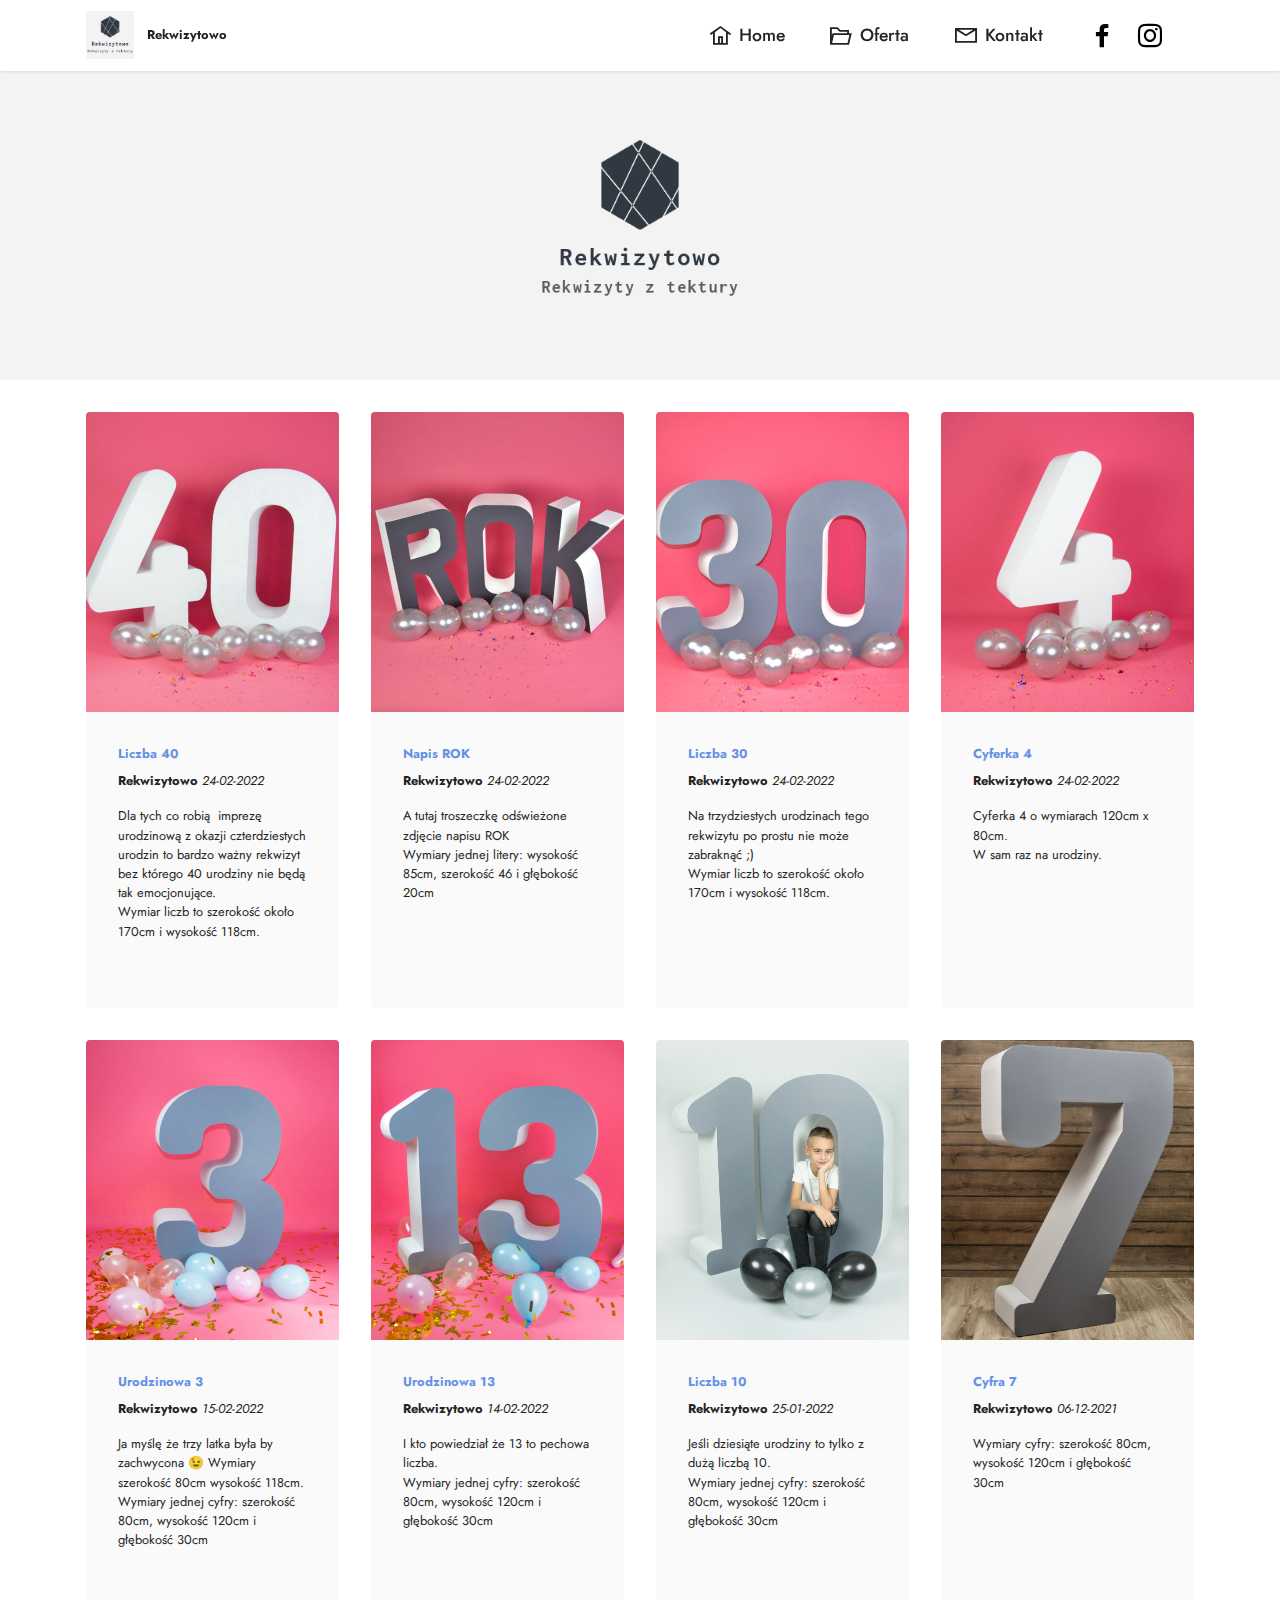
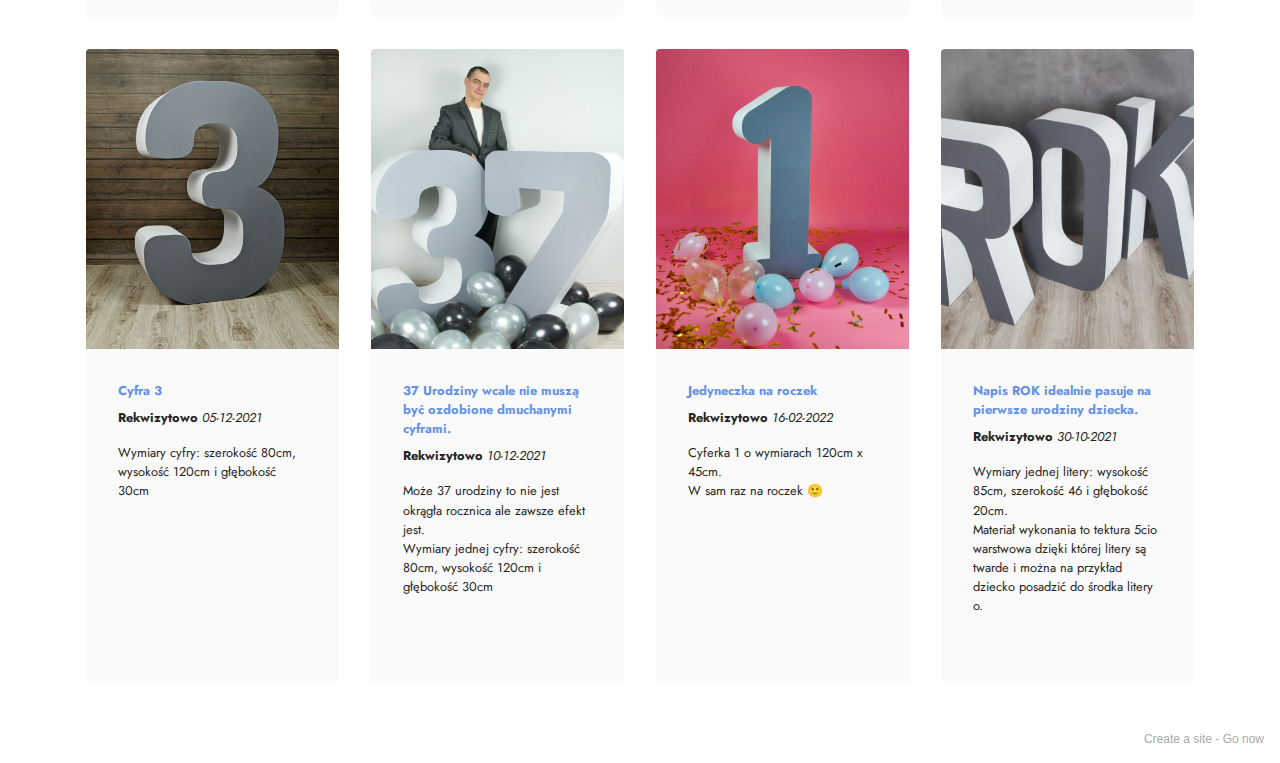
==== commit 22edd3b5: "Add files via upload" ====
--- a/index.html
+++ b/index.html
@@ -8,13 +8,13 @@
   <meta name="twitter:card" content="summary_large_image"/>
   <meta name="twitter:image:src" content="assets/images/index-meta.png">
   <meta property="og:image" content="assets/images/index-meta.png">
-  <meta name="twitter:title" content="Rekwizytowo - Zielona Góra Żary Lubsko Urodziny Rocznica Ślubu Duże Cyfry i Napisy">
+  <meta name="twitter:title" content="Rekwizytowo - Zielona Góra, Żary, Lubsko, Urodziny, Rocznica Ślubu, Duże Cyfry i Napisy 3d">
   <meta name="viewport" content="width=device-width, initial-scale=1, minimum-scale=1">
   <link rel="shortcut icon" href="assets/images/facebook-cover-photo-3-1640x624.png" type="image/x-icon">
   <meta name="description" content="Rekwizyty do sesji zdjęciowych, sprzedaż i wynajem. Wielkie cyfry i napisy na każdą okazję. Zapraszam">
   
   
-  <title>Rekwizytowo - Zielona Góra Żary Lubsko Urodziny Rocznica Ślubu Duże Cyfry i Napisy</title>
+  <title>Rekwizytowo - Zielona Góra, Żary, Lubsko, Urodziny, Rocznica Ślubu, Duże Cyfry i Napisy 3d</title>
   <link rel="stylesheet" href="assets/web/assets/mobirise-icons2/mobirise2.css">
   <link rel="stylesheet" href="assets/bootstrap/css/bootstrap.min.css">
   <link rel="stylesheet" href="assets/bootstrap/css/bootstrap-grid.min.css">
@@ -106,7 +106,7 @@
                         <h5 class="item-title mbr-fonts-style display-7"><strong>Liczba 40</strong></h5>
                         <h6 class="item-subtitle mbr-fonts-style mt-1 display-7">
                             <strong>Rekwizytowo</strong><em>&nbsp;24-02-2022</em></h6>
-                        <p class="mbr-text mbr-fonts-style mt-3 display-7">Dla tych co robią&nbsp; imprezę urodzinową z okazji czterdziestych urodzin to bardzo ważny rekwizyt bez którego 40 urodziny nie będą tak emocjonujące.<br>Wymiar liczb to szerokość około 170cm i wysokość 118cm.<br>Wynajem 70zł/24h<br></p>
+                        <p class="mbr-text mbr-fonts-style mt-3 display-7">Dla tych co robią&nbsp; imprezę urodzinową z okazji czterdziestych urodzin to bardzo ważny rekwizyt bez którego 40 urodziny nie będą tak emocjonujące.<br>Wymiar liczb to szerokość około 170cm i wysokość 118cm.<br><br></p>
                     </div>
                     
                 </div>
@@ -119,7 +119,7 @@
                         <h5 class="item-title mbr-fonts-style display-7"><strong>Napis ROK</strong></h5>
                         <h6 class="item-subtitle mbr-fonts-style mt-1 display-7">
                             <strong>Rekwizytowo</strong><em>&nbsp;24-02-2022</em></h6>
-                        <p class="mbr-text mbr-fonts-style mt-3 display-7">A tutaj troszeczkę odświeżone zdjęcie napisu ROK<br>Wymiary jednej litery: wysokość 85cm, szerokość 46 i głębokość 20cm<br>Wynajem 100zł/24h<br></p>
+                        <p class="mbr-text mbr-fonts-style mt-3 display-7">A tutaj troszeczkę odświeżone zdjęcie napisu ROK<br>Wymiary jednej litery: wysokość 85cm, szerokość 46 i głębokość 20cm<br><br></p>
                     </div>
                     
                 </div>
@@ -132,7 +132,7 @@
                         <h5 class="item-title mbr-fonts-style display-7"><strong>Liczba 30</strong></h5>
                         <h6 class="item-subtitle mbr-fonts-style mt-1 display-7">
                             <strong>Rekwizytowo</strong><em>&nbsp;24-02-2022</em></h6>
-                        <p class="mbr-text mbr-fonts-style mt-3 display-7">Na trzydziestych urodzinach tego rekwizytu po prostu nie może zabraknąć ;)<br>Wymiar liczb to szerokość około 170cm i wysokość 118cm.<br>Wynajem 70zł/24h<br></p>
+                        <p class="mbr-text mbr-fonts-style mt-3 display-7">Na trzydziestych urodzinach tego rekwizytu po prostu nie może zabraknąć ;)<br>Wymiar liczb to szerokość około 170cm i wysokość 118cm.<br><br></p>
                     </div>
                     
                 </div>
@@ -146,7 +146,7 @@
                         <h6 class="item-subtitle mbr-fonts-style mt-1 display-7">
                             <strong>Rekwizytowo</strong><em>&nbsp;24-02-2022</em></h6>
                         <p class="mbr-text mbr-fonts-style mt-3 display-7">Cyferka 4 o wymiarach 120cm x 80cm.<br>
-W sam raz na urodziny.<br>W sam raz na roczek 🙂<br>Wynajem 70zł/24h<br></p>
+W sam raz na urodziny.<br><br></p>
                     </div>
                     
                 </div>
@@ -159,7 +159,7 @@
                         <h5 class="item-title mbr-fonts-style display-7"><strong>Urodzinowa 3</strong></h5>
                         <h6 class="item-subtitle mbr-fonts-style mt-1 display-7">
                             <strong>Rekwizytowo</strong><em> 15-02-2022</em></h6>
-                        <p class="mbr-text mbr-fonts-style mt-3 display-7">Ja myślę że trzy latka była by zachwycona 😉 Wymiary szerokość 80cm wysokość 118cm.<br>Wymiary jednej cyfry: szerokość 80cm, wysokość 120cm i głębokość 30cm<br>Do wynajęcia 70zł/24h</p>
+                        <p class="mbr-text mbr-fonts-style mt-3 display-7">Ja myślę że trzy latka była by zachwycona 😉 Wymiary szerokość 80cm wysokość 118cm.<br>Wymiary jednej cyfry: szerokość 80cm, wysokość 120cm i głębokość 30cm<br><br></p>
                     </div>
                     
                 </div>
@@ -172,7 +172,7 @@
                         <h5 class="item-title mbr-fonts-style display-7"><strong>Urodzinowa 13</strong></h5>
                         <h6 class="item-subtitle mbr-fonts-style mt-1 display-7">
                             <strong>Rekwizytowo</strong><em> 14-02-2022</em></h6>
-                        <p class="mbr-text mbr-fonts-style mt-3 display-7">I kto powiedział że 13 to pechowa liczba.<br>Wymiary jednej cyfry: szerokość 80cm, wysokość 120cm i głębokość 30cm<br>Do wynajęcia 100zł/24h<br><br></p>
+                        <p class="mbr-text mbr-fonts-style mt-3 display-7">I kto powiedział że 13 to pechowa liczba.<br>Wymiary jednej cyfry: szerokość 80cm, wysokość 120cm i głębokość 30cm<br><br><br></p>
                     </div>
                     
                 </div>
@@ -185,7 +185,7 @@
                         <h5 class="item-title mbr-fonts-style display-7"><strong>Liczba 10</strong></h5>
                         <h6 class="item-subtitle mbr-fonts-style mt-1 display-7">
                             <strong>Rekwizytowo</strong><em> 25-01-2022</em></h6>
-                        <p class="mbr-text mbr-fonts-style mt-3 display-7">Jeśli dziesiąte urodziny to tylko z dużą liczbą 10.<br>Wymiary jednej cyfry: szerokość 80cm, wysokość 120cm i głębokość 30cm<br>Cena wynajmu dwóch cyfr 100zł na 24h<br></p>
+                        <p class="mbr-text mbr-fonts-style mt-3 display-7">Jeśli dziesiąte urodziny to tylko z dużą liczbą 10.<br>Wymiary jednej cyfry: szerokość 80cm, wysokość 120cm i głębokość 30cm<br><br></p>
                     </div>
                     
                 </div>
@@ -199,7 +199,7 @@
                         <h5 class="item-title mbr-fonts-style display-7"><strong>Cyfra 7</strong></h5>
                         <h6 class="item-subtitle mbr-fonts-style mt-1 display-7"><strong>Rekwizytowo </strong><em>06</em><em>-12-2021</em></h6>
                         <p class="mbr-text mbr-fonts-style mt-3 display-7">Wymiary cyfry: szerokość 80cm, wysokość 120cm i głębokość 30cm
-<br>Cena wynajmu 70zł na 24h<br></p>
+<br><br></p>
                     </div>
                     
                 </div>
@@ -212,7 +212,7 @@
                         <h5 class="item-title mbr-fonts-style display-7"><strong>Cyfra 3</strong></h5>
                         <h6 class="item-subtitle mbr-fonts-style mt-1 display-7"><strong>Rekwizytowo </strong><em>05-12-2021</em></h6>
                         <p class="mbr-text mbr-fonts-style mt-3 display-7">Wymiary cyfry: szerokość 80cm, wysokość 120cm i głębokość 30cm
-<br>Cena wynajmu 70zł na 24h<br></p>
+<br><br></p>
                     </div>
                     
                 </div>
@@ -224,7 +224,7 @@
                     <div class="item-content">
                         <h5 class="item-title mbr-fonts-style display-7"><strong>37 Urodziny wcale nie muszą być ozdobione dmuchanymi cyframi.</strong></h5>
                         <h6 class="item-subtitle mbr-fonts-style mt-1 display-7"><strong>Rekwizytowo</strong><em>&nbsp;10-12-2021</em></h6>
-                        <p class="mbr-text mbr-fonts-style mt-3 display-7">Może 37 urodziny to nie jest okrągła rocznica ale zawsze efekt jest.&nbsp;<br>Wymiary jednej cyfry: szerokość 80cm, wysokość 120cm i głębokość 30cm<br>Cena wynajmu dwóch cyfr 100zł na 24h<br></p>
+                        <p class="mbr-text mbr-fonts-style mt-3 display-7">Może 37 urodziny to nie jest okrągła rocznica ale zawsze efekt jest.&nbsp;<br>Wymiary jednej cyfry: szerokość 80cm, wysokość 120cm i głębokość 30cm<br><br></p>
                     </div>
                     
                 </div>
@@ -238,7 +238,7 @@
                         <h6 class="item-subtitle mbr-fonts-style mt-1 display-7">
                             <strong>Rekwizytowo</strong><em> 16-02-2022</em></h6>
                         <p class="mbr-text mbr-fonts-style mt-3 display-7">Cyferka 1 o wymiarach 120cm x 45cm.
-<br>W sam raz na roczek 🙂<br>Wynajem 70zł/24h<br></p>
+<br>W sam raz na roczek 🙂<br><br></p>
                     </div>
                     
                 </div>
@@ -251,7 +251,7 @@
                         <h5 class="item-title mbr-fonts-style display-7"><strong>Napis ROK idealnie pasuje na pierwsze urodziny dziecka.</strong></h5>
                         <h6 class="item-subtitle mbr-fonts-style mt-1 display-7"><strong>Rekwizytowo</strong><em>&nbsp;30-10-2021</em></h6>
                         <p class="mbr-text mbr-fonts-style mt-3 display-7">Wymiary jednej litery: wysokość 85cm, szerokość 46 i głębokość 20cm.
-<br>Materiał wykonania to tektura 5cio warstwowa dzięki której litery są twarde i można na przykład dziecko posadzić do środka litery o.<br>Cena wynajmu całego napisu 100zł na 24h<br></p>
+<br>Materiał wykonania to tektura 5cio warstwowa dzięki której litery są twarde i można na przykład dziecko posadzić do środka litery o.<br><br></p>
                     </div>
                     
                 </div>
@@ -260,7 +260,7 @@
 
         </div>
     </div>
-</section><section style="background-color: #fff; font-family: -apple-system, BlinkMacSystemFont, 'Segoe UI', 'Roboto', 'Helvetica Neue', Arial, sans-serif; color:#aaa; font-size:12px; padding: 0; align-items: center; display: flex;"><a href="https://mobirise.site/l" style="flex: 1 1; height: 3rem; padding-left: 1rem;"></a><p style="flex: 0 0 auto; margin:0; padding-right:1rem;">Made with <a href="https://mobirise.site/a" style="color:#aaa;">Mobirise</a></p></section><script src="assets/bootstrap/js/bootstrap.bundle.min.js"></script>  <script src="assets/smoothscroll/smooth-scroll.js"></script>  <script src="assets/ytplayer/index.js"></script>  <script src="assets/dropdown/js/navbar-dropdown.js"></script>  <script src="assets/theme/js/script.js"></script>  
+</section><section style="background-color: #fff; font-family: -apple-system, BlinkMacSystemFont, 'Segoe UI', 'Roboto', 'Helvetica Neue', Arial, sans-serif; color:#aaa; font-size:12px; padding: 0; align-items: center; display: flex;"><a href="https://mobirise.site/p" style="flex: 1 1; height: 3rem; padding-left: 1rem;"></a><p style="flex: 0 0 auto; margin:0; padding-right:1rem;">Create a site - <a href="https://mobirise.site/w" style="color:#aaa;">Go now</a></p></section><script src="assets/bootstrap/js/bootstrap.bundle.min.js"></script>  <script src="assets/smoothscroll/smooth-scroll.js"></script>  <script src="assets/ytplayer/index.js"></script>  <script src="assets/dropdown/js/navbar-dropdown.js"></script>  <script src="assets/theme/js/script.js"></script>  
   
   
  <div id="scrollToTop" class="scrollToTop mbr-arrow-up"><a style="text-align: center;"><i class="mbr-arrow-up-icon mbr-arrow-up-icon-cm cm-icon cm-icon-smallarrow-up"></i></a></div>
